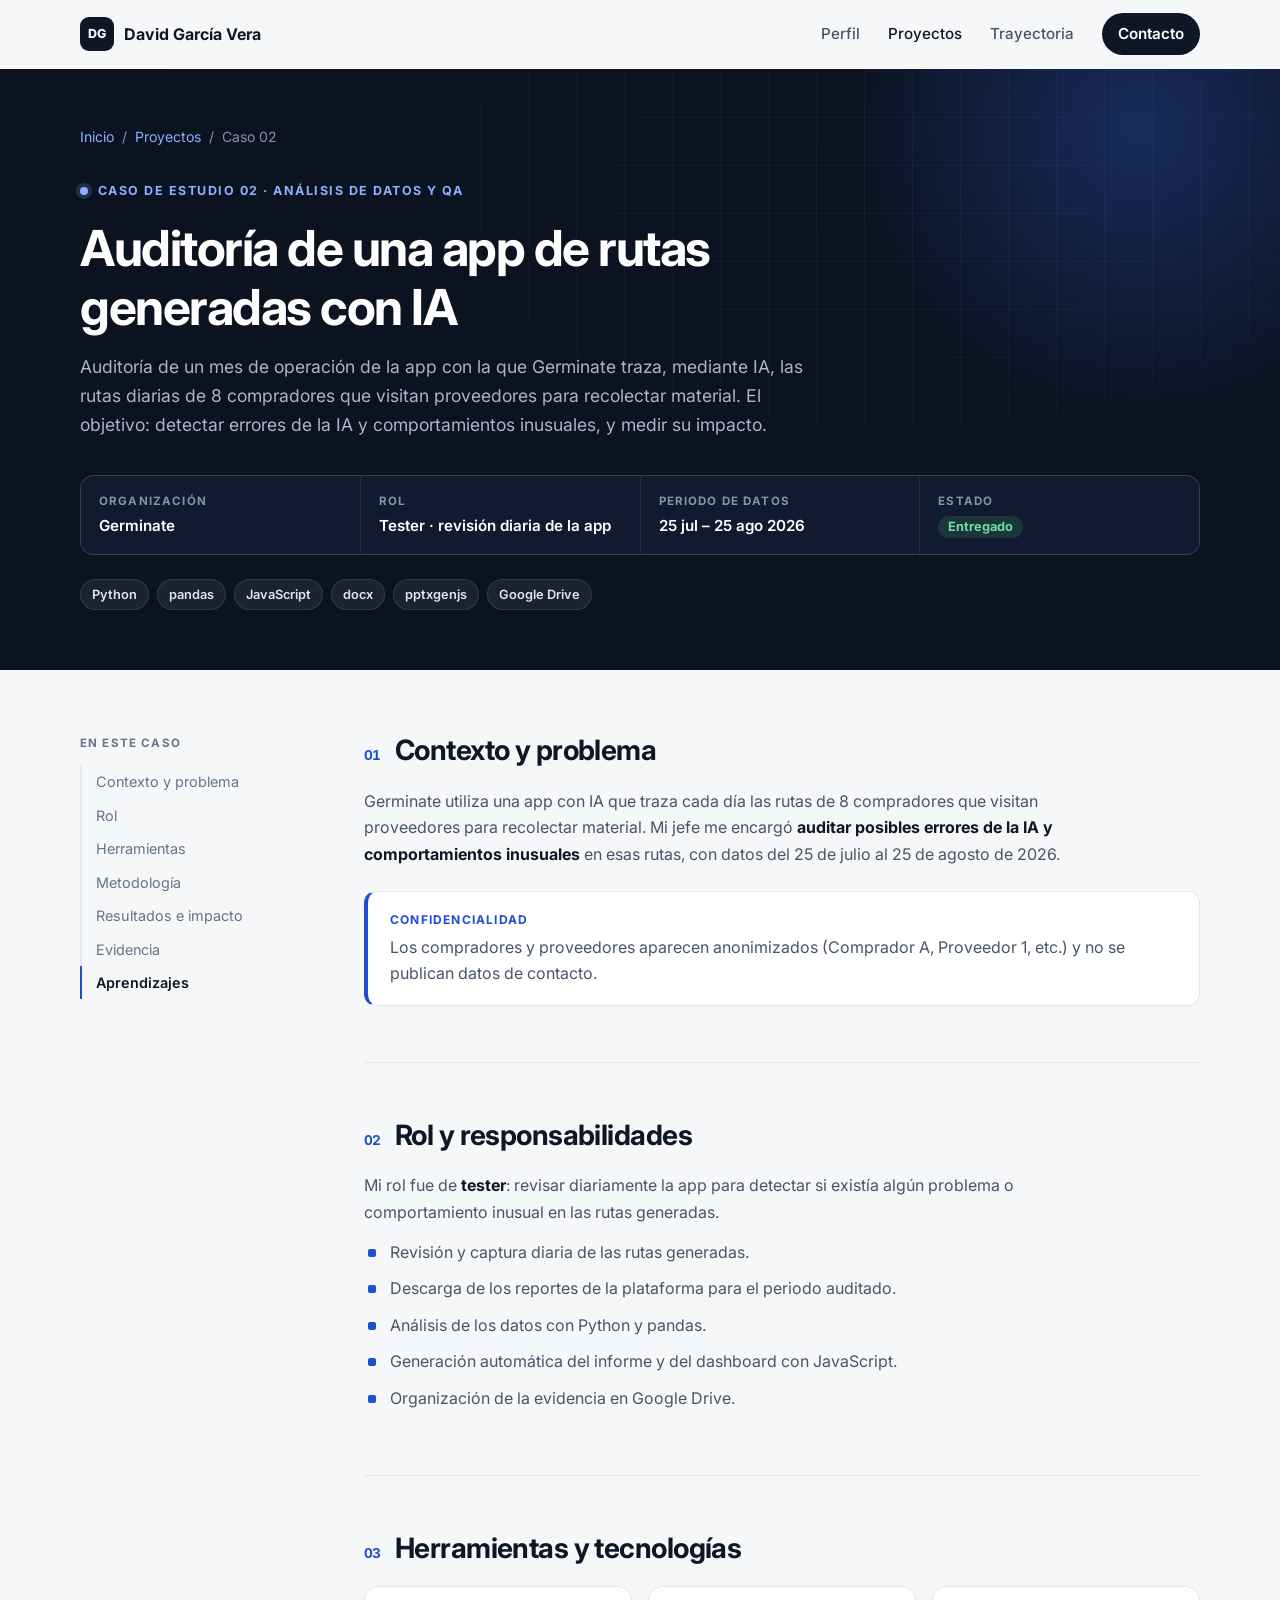
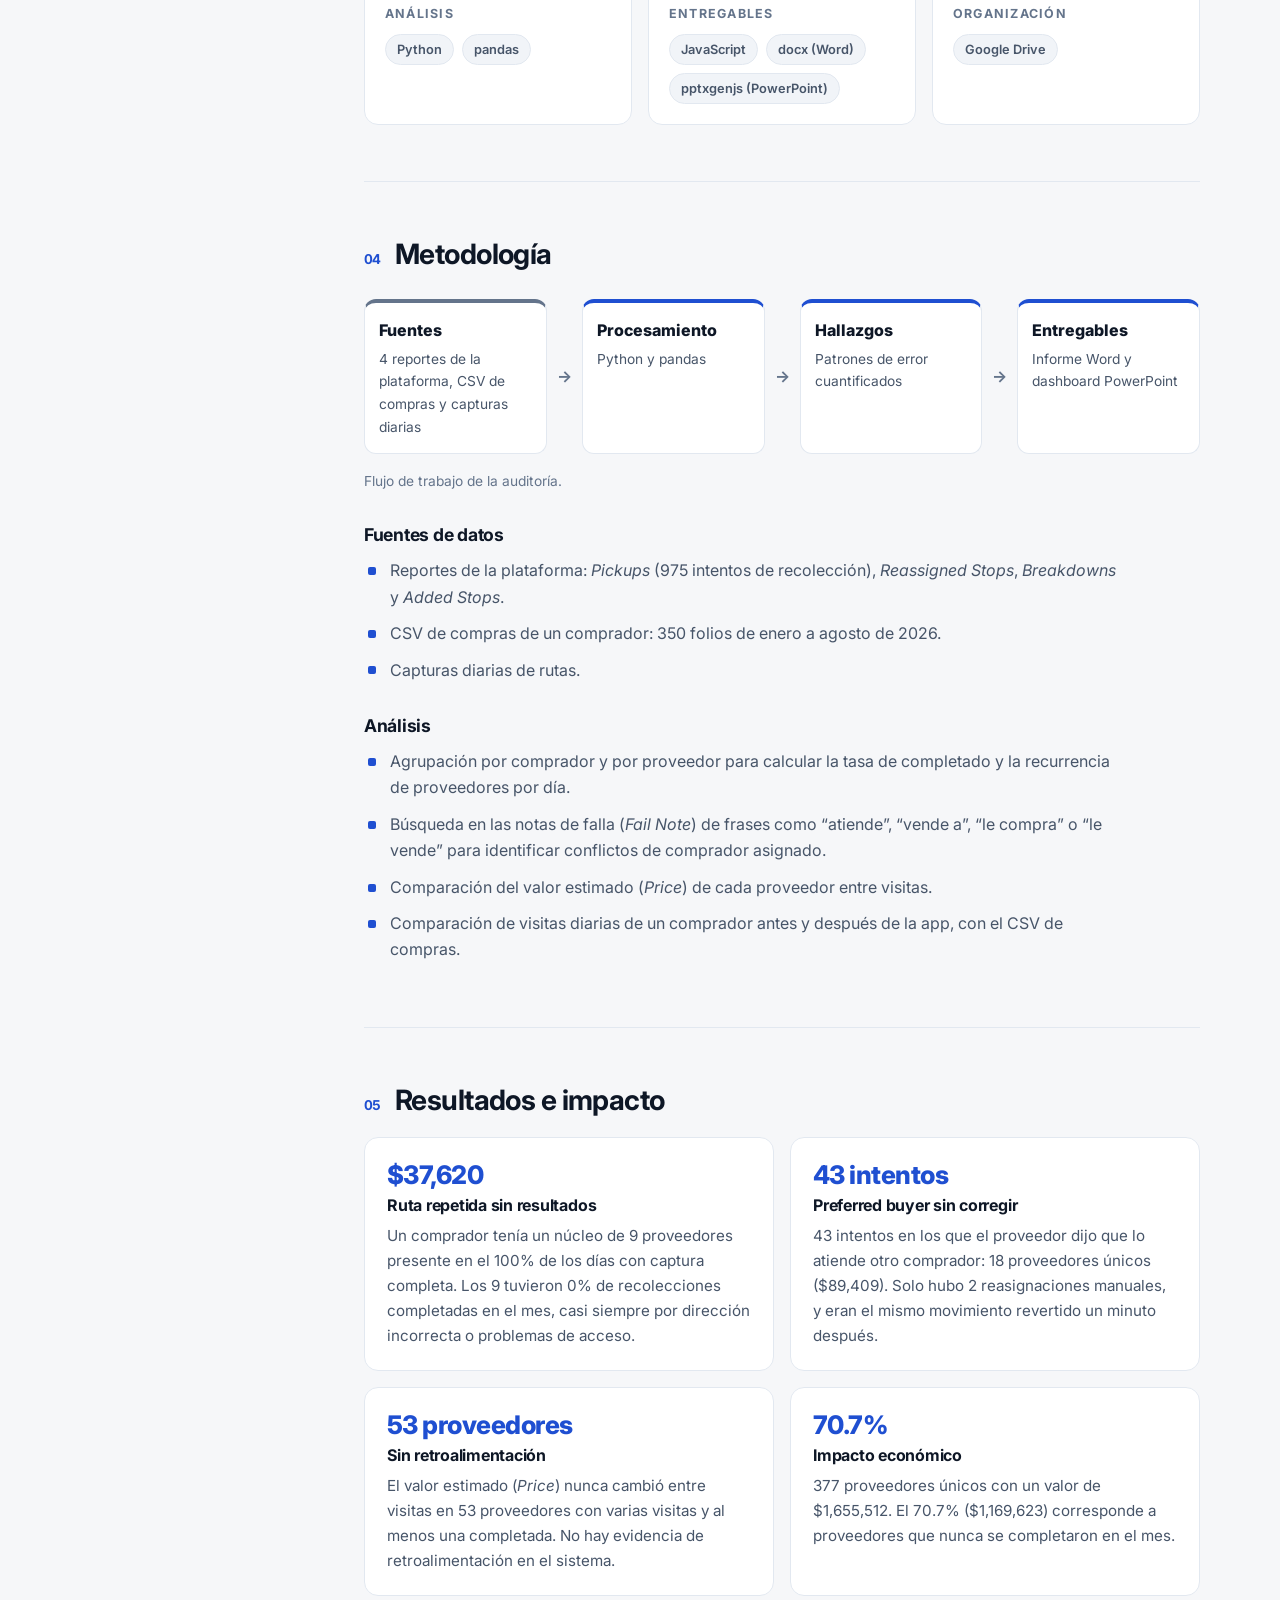
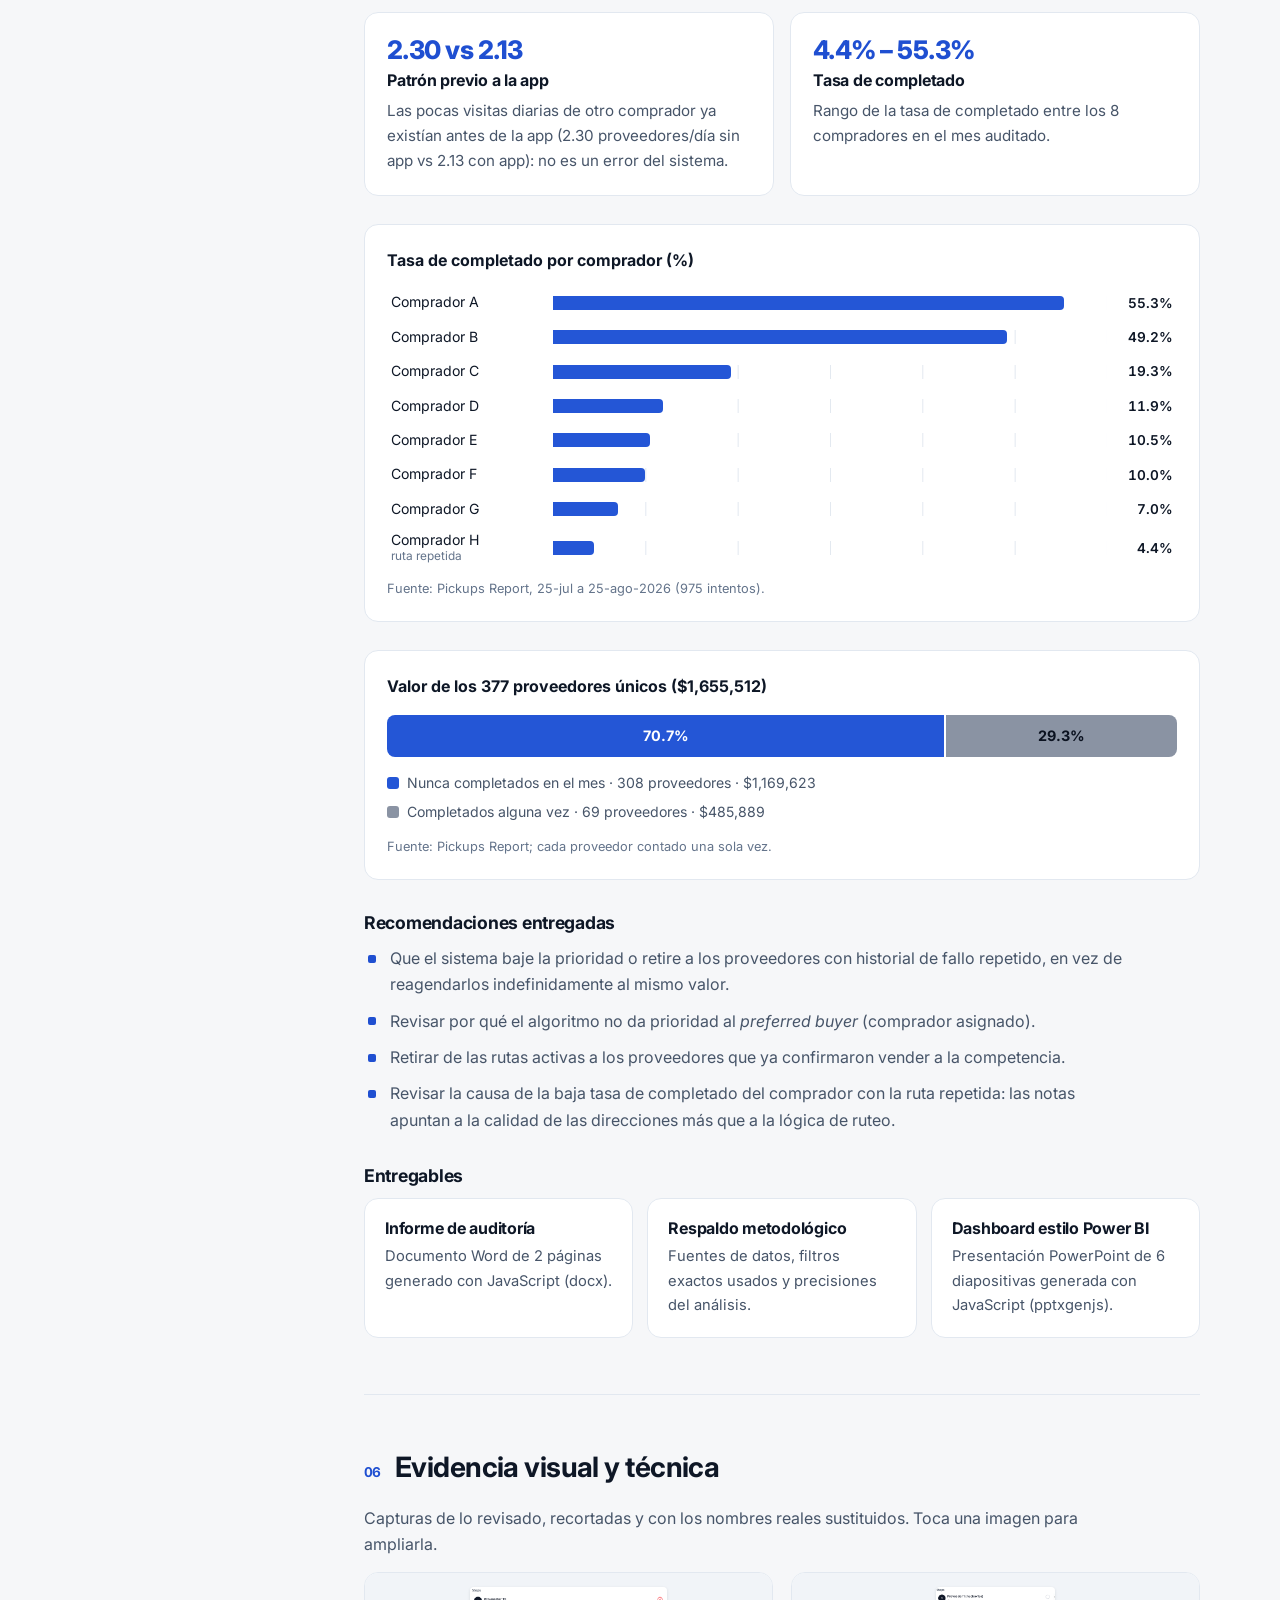
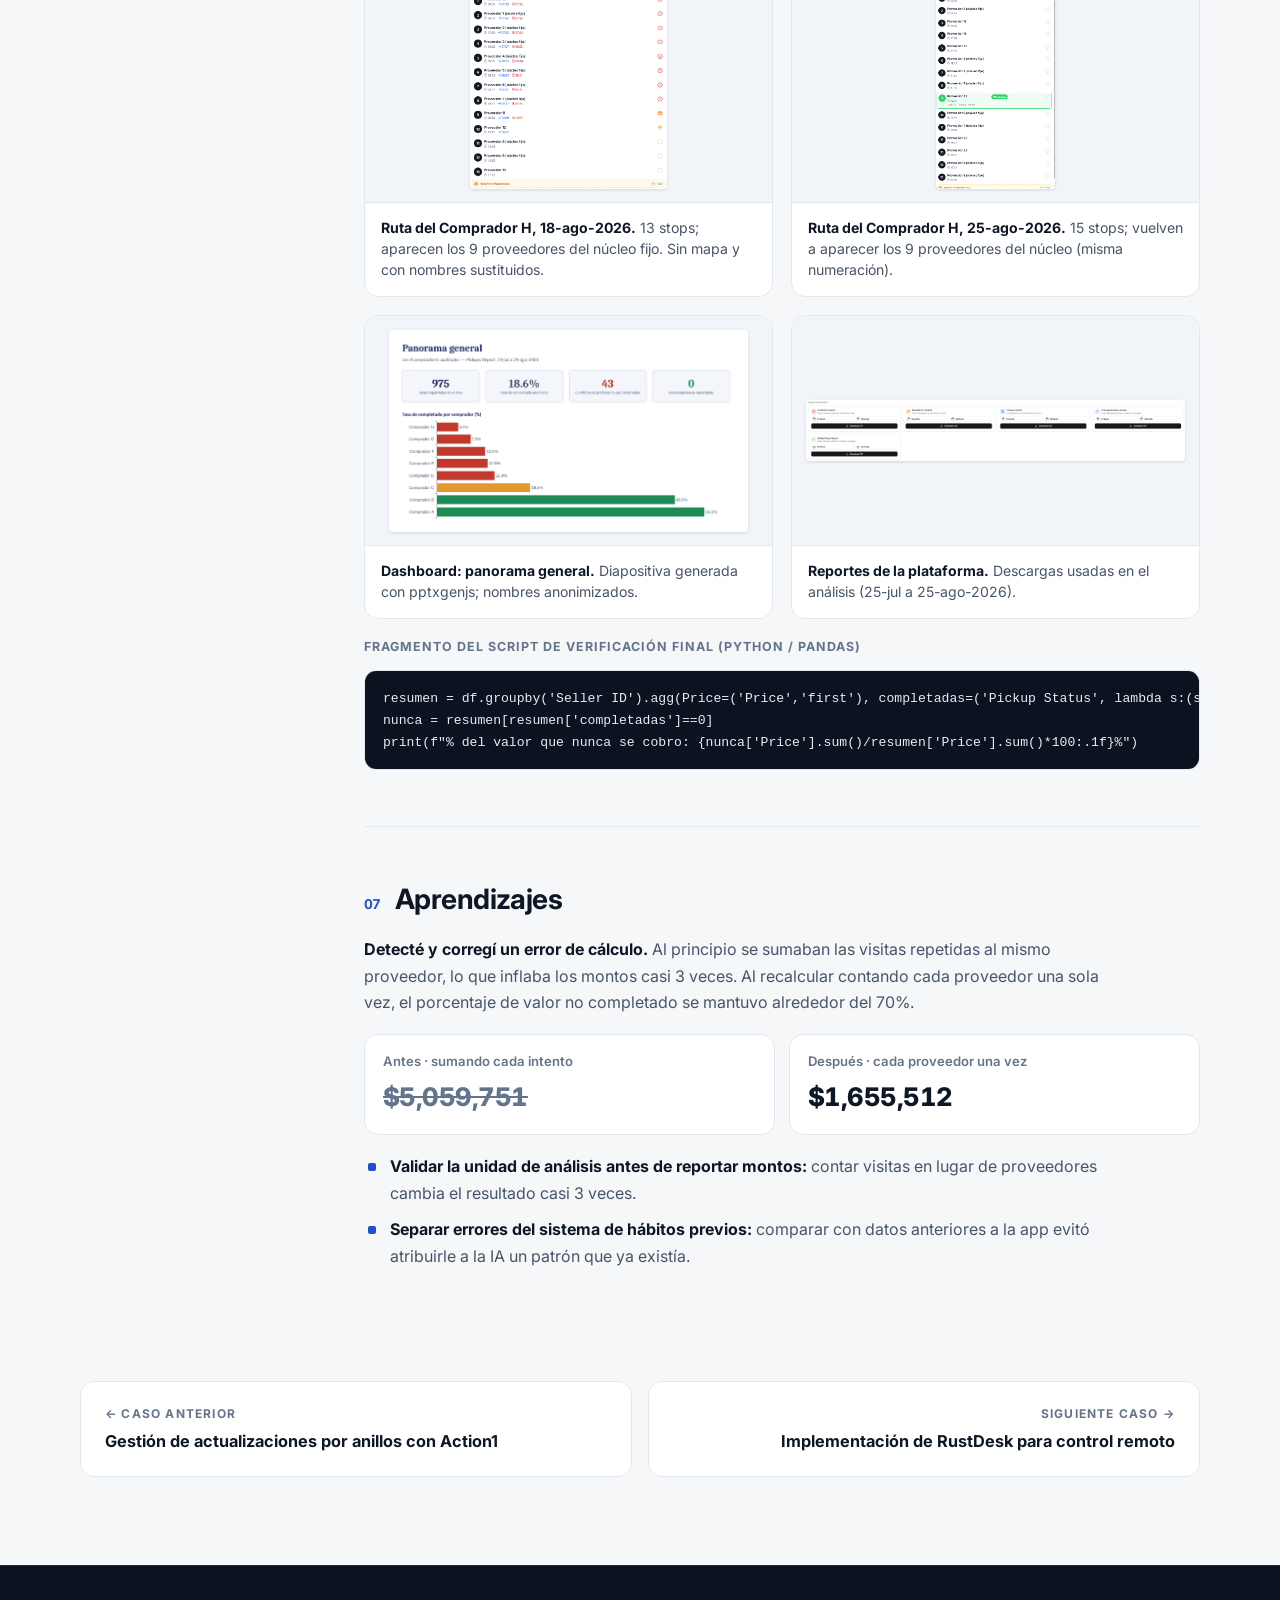
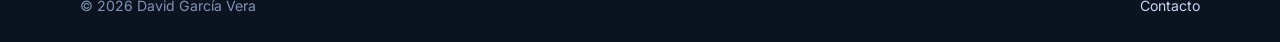
==== proyectos/auditoria-rutas-ia.html @ e3b2072f "Rediseña el portafolio: portada, páginas por caso de estudio y redacción - Portada con propuesta de " ====
<!doctype html>
<html lang="es">
<head>
  <meta charset="utf-8">
  <meta name="viewport" content="width=device-width, initial-scale=1">
  <title>Auditoría de una app de rutas con IA · David García Vera</title>
  <meta name="description" content="Caso de estudio: auditoría con Python y pandas de un mes de rutas generadas con IA para 8 compradores de Germinate, con hallazgos cuantificados, informe y dashboard.">
  <meta name="theme-color" content="#0b1220">
  <link rel="icon" href="../favicon.svg" type="image/svg+xml">
  <link rel="preconnect" href="https://fonts.googleapis.com">
  <link rel="preconnect" href="https://fonts.gstatic.com" crossorigin>
  <link rel="stylesheet" href="https://fonts.googleapis.com/css2?family=Inter:wght@400;500;600;700;800&family=JetBrains+Mono:wght@400;500&display=swap">
  <link rel="stylesheet" href="../styles.css">
</head>
<body>
  <a class="skip-link" href="#contenido">Saltar al contenido</a>

  <header class="site-header">
    <div class="container header-inner">
      <a class="brand" href="../index.html"><span class="brand-mark" aria-hidden="true">DG</span><span class="brand-name">David García Vera</span></a>
      <button class="nav-toggle" aria-expanded="false" aria-controls="nav-menu" aria-label="Abrir menú">
        <span></span><span></span><span></span>
      </button>
      <nav id="nav-menu" class="nav" aria-label="Principal">
        <a href="../index.html#propuesta">Perfil</a>
        <a class="active" href="../index.html#proyectos" aria-current="page">Proyectos</a>
        <a href="../index.html#trayectoria">Trayectoria</a>
        <a class="nav-cta" href="../index.html#contacto">Contacto</a>
      </nav>
    </div>
  </header>

  <main id="contenido">
    <section class="night case-hero">
      <div class="container">
        <nav class="breadcrumb" aria-label="Ruta de navegación"><a href="../index.html">Inicio</a><span aria-hidden="true">/</span><a href="../index.html#proyectos">Proyectos</a><span aria-hidden="true">/</span>Caso 02</nav>
        <p class="eyebrow">Caso de estudio 02 · Análisis de datos y QA</p>
        <h1>Auditoría de una app de rutas generadas con IA</h1>
        <p class="lead">Auditoría de un mes de operación de la app con la que Germinate traza, mediante IA, las rutas diarias de 8 compradores que visitan proveedores para recolectar material. El objetivo: detectar errores de la IA y comportamientos inusuales, y medir su impacto.</p>

        <dl class="facts">
          <div><dt>Organización</dt><dd>Germinate</dd></div>
          <div><dt>Rol</dt><dd>Tester · revisión diaria de la app</dd></div>
          <div><dt>Periodo de datos</dt><dd>25 jul – 25 ago 2026</dd></div>
          <div><dt>Estado</dt><dd><span class="status status-done">Entregado</span></dd></div>
        </dl>
        <ul class="tags"><li>Python</li><li>pandas</li><li>JavaScript</li><li>docx</li><li>pptxgenjs</li><li>Google Drive</li></ul>
      </div>
    </section>

    <div class="container case-layout">
      <nav class="toc" aria-label="Contenido del caso" data-spy>
        <p class="toc-title">En este caso</p>
        <ol>
          <li><a href="#contexto">Contexto y problema</a></li>
          <li><a href="#rol">Rol</a></li>
          <li><a href="#herramientas">Herramientas</a></li>
          <li><a href="#metodologia">Metodología</a></li>
          <li><a href="#resultados">Resultados e impacto</a></li>
          <li><a href="#evidencia">Evidencia</a></li>
          <li><a href="#aprendizajes">Aprendizajes</a></li>
        </ol>
      </nav>

      <article class="case-content">
        <section id="contexto" class="case-section">
          <h2><span class="sec-num">01</span>Contexto y problema</h2>
          <div class="prose">
            <p>Germinate utiliza una app con IA que traza cada día las rutas de 8 compradores que visitan proveedores para recolectar material. Mi jefe me encargó <strong>auditar posibles errores de la IA y comportamientos inusuales</strong> en esas rutas, con datos del 25 de julio al 25 de agosto de 2026.</p>
          </div>
          <div class="callout">
            <p class="callout-label">Confidencialidad</p>
            <p>Los compradores y proveedores aparecen anonimizados (Comprador A, Proveedor 1, etc.) y no se publican datos de contacto.</p>
          </div>
        </section>

        <section id="rol" class="case-section">
          <h2><span class="sec-num">02</span>Rol y responsabilidades</h2>
          <div class="prose">
            <p>Mi rol fue de <strong>tester</strong>: revisar diariamente la app para detectar si existía algún problema o comportamiento inusual en las rutas generadas.</p>
          </div>
          <ul class="bullets">
            <li>Revisión y captura diaria de las rutas generadas.</li>
            <li>Descarga de los reportes de la plataforma para el periodo auditado.</li>
            <li>Análisis de los datos con Python y pandas.</li>
            <li>Generación automática del informe y del dashboard con JavaScript.</li>
            <li>Organización de la evidencia en Google Drive.</li>
          </ul>
        </section>

        <section id="herramientas" class="case-section">
          <h2><span class="sec-num">03</span>Herramientas y tecnologías</h2>
          <div class="tool-groups">
            <div class="tool-group">
              <h3>Análisis</h3>
              <ul class="tags tags-neutral"><li>Python</li><li>pandas</li></ul>
            </div>
            <div class="tool-group">
              <h3>Entregables</h3>
              <ul class="tags tags-neutral"><li>JavaScript</li><li>docx (Word)</li><li>pptxgenjs (PowerPoint)</li></ul>
            </div>
            <div class="tool-group">
              <h3>Organización</h3>
              <ul class="tags tags-neutral"><li>Google Drive</li></ul>
            </div>
          </div>
        </section>

        <section id="metodologia" class="case-section">
          <h2><span class="sec-num">04</span>Metodología</h2>

          <figure class="flow" aria-label="Diagrama del proceso de auditoría">
            <div class="flow-step muted"><p class="flow-name">Fuentes</p><p class="flow-who">4 reportes de la plataforma, CSV de compras y capturas diarias</p></div>
            <span class="flow-arrow" aria-hidden="true"></span>
            <div class="flow-step"><p class="flow-name">Procesamiento</p><p class="flow-who">Python y pandas</p></div>
            <span class="flow-arrow" aria-hidden="true"></span>
            <div class="flow-step"><p class="flow-name">Hallazgos</p><p class="flow-who">Patrones de error cuantificados</p></div>
            <span class="flow-arrow" aria-hidden="true"></span>
            <div class="flow-step"><p class="flow-name">Entregables</p><p class="flow-who">Informe Word y dashboard PowerPoint</p></div>
            <figcaption>Flujo de trabajo de la auditoría.</figcaption>
          </figure>

          <h3>Fuentes de datos</h3>
          <ul class="bullets">
            <li>Reportes de la plataforma: <em>Pickups</em> (975 intentos de recolección), <em>Reassigned Stops</em>, <em>Breakdowns</em> y <em>Added Stops</em>.</li>
            <li>CSV de compras de un comprador: 350 folios de enero a agosto de 2026.</li>
            <li>Capturas diarias de rutas.</li>
          </ul>

          <h3>Análisis</h3>
          <ul class="bullets">
            <li>Agrupación por comprador y por proveedor para calcular la tasa de completado y la recurrencia de proveedores por día.</li>
            <li>Búsqueda en las notas de falla (<em>Fail Note</em>) de frases como “atiende”, “vende a”, “le compra” o “le vende” para identificar conflictos de comprador asignado.</li>
            <li>Comparación del valor estimado (<em>Price</em>) de cada proveedor entre visitas.</li>
            <li>Comparación de visitas diarias de un comprador antes y después de la app, con el CSV de compras.</li>
          </ul>
        </section>

        <section id="resultados" class="case-section">
          <h2><span class="sec-num">05</span>Resultados e impacto</h2>
          <div class="findings">
            <div class="finding">
              <p class="finding-num">$37,620</p>
              <h3>Ruta repetida sin resultados</h3>
              <p>Un comprador tenía un núcleo de 9 proveedores presente en el 100% de los días con captura completa. Los 9 tuvieron 0% de recolecciones completadas en el mes, casi siempre por dirección incorrecta o problemas de acceso.</p>
            </div>
            <div class="finding">
              <p class="finding-num">43 intentos</p>
              <h3>Preferred buyer sin corregir</h3>
              <p>43 intentos en los que el proveedor dijo que lo atiende otro comprador: 18 proveedores únicos ($89,409). Solo hubo 2 reasignaciones manuales, y eran el mismo movimiento revertido un minuto después.</p>
            </div>
            <div class="finding">
              <p class="finding-num">53 proveedores</p>
              <h3>Sin retroalimentación</h3>
              <p>El valor estimado (<em>Price</em>) nunca cambió entre visitas en 53 proveedores con varias visitas y al menos una completada. No hay evidencia de retroalimentación en el sistema.</p>
            </div>
            <div class="finding">
              <p class="finding-num">70.7%</p>
              <h3>Impacto económico</h3>
              <p>377 proveedores únicos con un valor de $1,655,512. El 70.7% ($1,169,623) corresponde a proveedores que nunca se completaron en el mes.</p>
            </div>
            <div class="finding">
              <p class="finding-num">2.30 vs 2.13</p>
              <h3>Patrón previo a la app</h3>
              <p>Las pocas visitas diarias de otro comprador ya existían antes de la app (2.30 proveedores/día sin app vs 2.13 con app): no es un error del sistema.</p>
            </div>
            <div class="finding">
              <p class="finding-num">4.4% – 55.3%</p>
              <h3>Tasa de completado</h3>
              <p>Rango de la tasa de completado entre los 8 compradores en el mes auditado.</p>
            </div>
          </div>

          <figure class="chart">
            <figcaption class="chart-title">Tasa de completado por comprador (%)</figcaption>
            <div class="bars" role="list">
              <div class="bar-row" role="listitem" data-tip="Comprador A: 55.3%"><span class="bar-label">Comprador A</span><span class="bar-track"><span class="bar" style="--v:55.3"></span></span><span class="bar-value">55.3%</span></div>
              <div class="bar-row" role="listitem" data-tip="Comprador B: 49.2%"><span class="bar-label">Comprador B</span><span class="bar-track"><span class="bar" style="--v:49.2"></span></span><span class="bar-value">49.2%</span></div>
              <div class="bar-row" role="listitem" data-tip="Comprador C: 19.3%"><span class="bar-label">Comprador C</span><span class="bar-track"><span class="bar" style="--v:19.3"></span></span><span class="bar-value">19.3%</span></div>
              <div class="bar-row" role="listitem" data-tip="Comprador D: 11.9%"><span class="bar-label">Comprador D</span><span class="bar-track"><span class="bar" style="--v:11.9"></span></span><span class="bar-value">11.9%</span></div>
              <div class="bar-row" role="listitem" data-tip="Comprador E: 10.5%"><span class="bar-label">Comprador E</span><span class="bar-track"><span class="bar" style="--v:10.5"></span></span><span class="bar-value">10.5%</span></div>
              <div class="bar-row" role="listitem" data-tip="Comprador F: 10.0%"><span class="bar-label">Comprador F</span><span class="bar-track"><span class="bar" style="--v:10.0"></span></span><span class="bar-value">10.0%</span></div>
              <div class="bar-row" role="listitem" data-tip="Comprador G: 7.0%"><span class="bar-label">Comprador G</span><span class="bar-track"><span class="bar" style="--v:7.0"></span></span><span class="bar-value">7.0%</span></div>
              <div class="bar-row" role="listitem" data-tip="Comprador H (ruta repetida): 4.4%"><span class="bar-label">Comprador H <small>ruta repetida</small></span><span class="bar-track"><span class="bar" style="--v:4.4"></span></span><span class="bar-value">4.4%</span></div>
            </div>
            <p class="chart-source">Fuente: Pickups Report, 25-jul a 25-ago-2026 (975 intentos).</p>
          </figure>

          <figure class="chart">
            <figcaption class="chart-title">Valor de los 377 proveedores únicos ($1,655,512)</figcaption>
            <div class="stack" role="img" aria-label="70.7% del valor ($1,169,623) en proveedores nunca completados; 29.3% ($485,889) en proveedores completados alguna vez">
              <span class="stack-seg seg-main" style="flex-basis:70.7%" data-tip="Nunca completados: $1,169,623 (70.7%)">70.7%</span>
              <span class="stack-seg seg-alt" style="flex-basis:29.3%" data-tip="Completados alguna vez: $485,889 (29.3%)">29.3%</span>
            </div>
            <ul class="legend">
              <li><span class="swatch seg-main"></span>Nunca completados en el mes · 308 proveedores · $1,169,623</li>
              <li><span class="swatch seg-alt"></span>Completados alguna vez · 69 proveedores · $485,889</li>
            </ul>
            <p class="chart-source">Fuente: Pickups Report; cada proveedor contado una sola vez.</p>
          </figure>

          <h3>Recomendaciones entregadas</h3>
          <ul class="bullets">
            <li>Que el sistema baje la prioridad o retire a los proveedores con historial de fallo repetido, en vez de reagendarlos indefinidamente al mismo valor.</li>
            <li>Revisar por qué el algoritmo no da prioridad al <em>preferred buyer</em> (comprador asignado).</li>
            <li>Retirar de las rutas activas a los proveedores que ya confirmaron vender a la competencia.</li>
            <li>Revisar la causa de la baja tasa de completado del comprador con la ruta repetida: las notas apuntan a la calidad de las direcciones más que a la lógica de ruteo.</li>
          </ul>

          <h3>Entregables</h3>
          <div class="deliverables">
            <div class="deliverable"><h3>Informe de auditoría</h3><p>Documento Word de 2 páginas generado con JavaScript (docx).</p></div>
            <div class="deliverable"><h3>Respaldo metodológico</h3><p>Fuentes de datos, filtros exactos usados y precisiones del análisis.</p></div>
            <div class="deliverable"><h3>Dashboard estilo Power BI</h3><p>Presentación PowerPoint de 6 diapositivas generada con JavaScript (pptxgenjs).</p></div>
          </div>
        </section>

        <section id="evidencia" class="case-section">
          <h2><span class="sec-num">06</span>Evidencia visual y técnica</h2>
          <div class="prose">
            <p>Capturas de lo revisado, recortadas y con los nombres reales sustituidos. Toca una imagen para ampliarla.</p>
          </div>
          <div class="gallery">
            <figure>
              <button class="zoom" type="button"><img src="../assets/rutas/ruta-18-ago-anonimizada.png" width="620" height="635" loading="lazy" alt="Lista de stops de la ruta del Comprador H del 18 de agosto de 2026, con los proveedores anonimizados; los 9 proveedores del núcleo fijo aparecen en la ruta"></button>
              <figcaption><strong>Ruta del Comprador H, 18-ago-2026.</strong> 13 stops; aparecen los 9 proveedores del núcleo fijo. Sin mapa y con nombres sustituidos.</figcaption>
            </figure>
            <figure>
              <button class="zoom" type="button"><img src="../assets/rutas/ruta-25-ago-anonimizada.png" width="425" height="725" loading="lazy" alt="Lista de stops de la ruta del Comprador H del 25 de agosto de 2026, con los proveedores anonimizados; vuelven a aparecer los 9 proveedores del núcleo fijo"></button>
              <figcaption><strong>Ruta del Comprador H, 25-ago-2026.</strong> 15 stops; vuelven a aparecer los 9 proveedores del núcleo (misma numeración).</figcaption>
            </figure>
            <figure>
              <button class="zoom" type="button"><img src="../assets/rutas/dashboard-panorama.png" width="1467" height="825" loading="lazy" alt="Diapositiva Panorama general del dashboard: 975 stops, 18.6% de tasa de completado promedio, 43 conflictos de preferred buyer, 0 descomposturas y tasa de completado por comprador"></button>
              <figcaption><strong>Dashboard: panorama general.</strong> Diapositiva generada con pptxgenjs; nombres anonimizados.</figcaption>
            </figure>
            <figure>
              <button class="zoom" type="button"><img src="../assets/rutas/reportes-plataforma.png" width="1885" height="305" loading="lazy" alt="Pantalla Report Downloads de la plataforma con los reportes Accidents, Breakdowns, Pickups, Reassigned Stops y Added Stops, rango 25-jul-26 a 25-ago-26"></button>
              <figcaption><strong>Reportes de la plataforma.</strong> Descargas usadas en el análisis (25-jul a 25-ago-2026).</figcaption>
            </figure>
          </div>
          <p class="code-label">Fragmento del script de verificación final (Python / pandas)</p>
<pre class="code"><code>resumen = df.groupby('Seller ID').agg(Price=('Price','first'), completadas=('Pickup Status', lambda s:(s=='completed').sum()))
nunca = resumen[resumen['completadas']==0]
print(f"% del valor que nunca se cobro: {nunca['Price'].sum()/resumen['Price'].sum()*100:.1f}%")</code></pre>
        </section>

        <section id="aprendizajes" class="case-section">
          <h2><span class="sec-num">07</span>Aprendizajes</h2>
          <div class="prose">
            <p><strong>Detecté y corregí un error de cálculo.</strong> Al principio se sumaban las visitas repetidas al mismo proveedor, lo que inflaba los montos casi 3 veces. Al recalcular contando cada proveedor una sola vez, el porcentaje de valor no completado se mantuvo alrededor del 70%.</p>
          </div>
          <div class="compare">
            <div><p class="compare-label">Antes · sumando cada intento</p><p class="compare-num strike">$5,059,751</p></div>
            <div><p class="compare-label">Después · cada proveedor una vez</p><p class="compare-num">$1,655,512</p></div>
          </div>
          <ul class="bullets">
            <li><strong>Validar la unidad de análisis antes de reportar montos:</strong> contar visitas en lugar de proveedores cambia el resultado casi 3 veces.</li>
            <li><strong>Separar errores del sistema de hábitos previos:</strong> comparar con datos anteriores a la app evitó atribuirle a la IA un patrón que ya existía.</li>
          </ul>
        </section>
      </article>
    </div>

    <nav class="container pager" aria-label="Otros casos">
      <a class="prev" href="gestion-actualizaciones-action1.html"><small>← Caso anterior</small><strong>Gestión de actualizaciones por anillos con Action1</strong></a>
      <a class="next" href="rustdesk-control-remoto.html"><small>Siguiente caso →</small><strong>Implementación de RustDesk para control remoto</strong></a>
    </nav>
  </main>

  <footer class="site-footer">
    <div class="container footer-inner">
      <p>© 2026 David García Vera</p>
      <p><a href="../index.html#contacto">Contacto</a></p>
    </div>
  </footer>

  <a class="to-top" href="#contenido" aria-label="Volver arriba">↑</a>

  <dialog class="lightbox" aria-label="Imagen ampliada">
    <button class="lightbox-close" type="button" aria-label="Cerrar">×</button>
    <img alt="">
    <p class="lightbox-caption"></p>
  </dialog>

  <script src="../script.js"></script>
</body>
</html>
---- styles.css ----
/* =========================================================
   Portafolio — David García Vera
   ========================================================= */

:root {
  --bg: #f6f7f9;
  --surface: #ffffff;
  --surface-2: #f1f4f8;
  --ink: #0e1726;
  --ink-2: #475569;
  --ink-3: #64748b;
  --line: #e2e8f0;
  --accent: #1f4fd1;
  --accent-soft: #e8eefc;
  --ok: #15803d;
  --ok-soft: #e7f5ec;
  --warn: #b45309;
  --warn-soft: #fdf3e4;
  --chart-main: #2456d6;
  --chart-muted: #8a93a3;

  --night: #0b1220;
  --night-2: #111a2e;
  --night-line: rgba(255, 255, 255, .1);
  --night-ink: #e7ecf5;
  --night-ink-2: #a9b6cc;
  --night-accent: #8fb0ff;

  --radius: 16px;
  --shadow: 0 1px 2px rgba(15, 23, 42, .05), 0 6px 20px rgba(15, 23, 42, .06);
  --shadow-lg: 0 2px 4px rgba(15, 23, 42, .04), 0 18px 40px rgba(15, 23, 42, .10);
  --max: 1160px;
  --font: "Inter", system-ui, -apple-system, "Segoe UI", Roboto, "Helvetica Neue", Arial, sans-serif;
  --mono: "JetBrains Mono", ui-monospace, SFMono-Regular, Menlo, Consolas, monospace;
}

@media (prefers-color-scheme: dark) {
  :root {
    --bg: #0a0e16;
    --surface: #111827;
    --surface-2: #0f1520;
    --ink: #e6ebf3;
    --ink-2: #a3adbd;
    --ink-3: #8592a6;
    --line: #232c3b;
    --accent: #7aa2ff;
    --accent-soft: #18233d;
    --ok: #4fc483;
    --ok-soft: #12261b;
    --warn: #f0b04a;
    --warn-soft: #2a2112;
    --chart-main: #6a8ff5;
    --chart-muted: #6f7888;
    --night: #070b14;
    --night-2: #0d1424;
    --shadow: 0 1px 2px rgba(0, 0, 0, .3), 0 6px 20px rgba(0, 0, 0, .25);
    --shadow-lg: 0 2px 4px rgba(0, 0, 0, .3), 0 18px 40px rgba(0, 0, 0, .35);
  }
}

*, *::before, *::after { box-sizing: border-box; }

html { scroll-behavior: smooth; scroll-padding-top: 88px; -webkit-text-size-adjust: 100%; }

body {
  margin: 0;
  background: var(--bg);
  color: var(--ink);
  font-family: var(--font);
  font-size: 16px;
  line-height: 1.65;
  -webkit-font-smoothing: antialiased;
  text-rendering: optimizeLegibility;
}

img { max-width: 100%; height: auto; }
a { color: var(--accent); text-underline-offset: 3px; }
a:hover { text-decoration-thickness: 2px; }
:focus-visible { outline: 2px solid var(--accent); outline-offset: 3px; border-radius: 4px; }
h1, h2, h3, h4 { line-height: 1.2; letter-spacing: -.015em; }

.container { max-width: var(--max); margin: 0 auto; padding: 0 20px; }

.skip-link {
  position: absolute; left: -999px; top: 8px; z-index: 100;
  background: var(--accent); color: #fff; padding: 8px 12px; border-radius: 8px;
}
.skip-link:focus { left: 8px; }

/* ---------- Header ---------- */
.site-header {
  position: sticky; top: 0; z-index: 60;
  background: color-mix(in srgb, var(--bg) 86%, transparent);
  backdrop-filter: saturate(1.4) blur(10px);
  -webkit-backdrop-filter: saturate(1.4) blur(10px);
  border-bottom: 1px solid transparent;
  transition: border-color .2s ease;
}
.site-header.scrolled { border-bottom-color: var(--line); }
.header-inner { display: flex; align-items: center; justify-content: space-between; height: 68px; }

.brand { display: flex; align-items: center; gap: 10px; color: var(--ink); text-decoration: none; font-weight: 700; }
.brand-mark {
  width: 34px; height: 34px; border-radius: 9px; display: grid; place-items: center;
  background: var(--ink); color: var(--bg); font-size: .78rem; font-weight: 800; letter-spacing: .03em;
}

.nav { display: flex; align-items: center; gap: 28px; }
.nav a { color: var(--ink-2); text-decoration: none; font-weight: 500; font-size: .95rem; }
.nav a:hover, .nav a.active { color: var(--ink); }
.nav .nav-cta {
  color: var(--surface); background: var(--ink); padding: 8px 16px; border-radius: 999px; font-weight: 600;
}
.nav .nav-cta:hover { color: var(--surface); opacity: .9; }

.nav-toggle { display: none; background: none; border: 0; padding: 8px; cursor: pointer; }
.nav-toggle span { display: block; width: 22px; height: 2px; margin: 5px 0; background: var(--ink); border-radius: 2px; }

@media (max-width: 760px) {
  .nav-toggle { display: block; }
  .nav {
    display: none; position: absolute; top: 68px; left: 0; right: 0;
    flex-direction: column; align-items: stretch; gap: 0;
    background: var(--surface); border-bottom: 1px solid var(--line); box-shadow: var(--shadow);
  }
  .nav.open { display: flex; }
  .nav a { padding: 14px 20px; border-top: 1px solid var(--line); }
  .nav .nav-cta { border-radius: 0; background: none; color: var(--accent); }
  .brand-name { font-size: .95rem; }
}

/* ---------- Buttons ---------- */
.btn {
  display: inline-flex; align-items: center; gap: 8px;
  padding: 12px 22px; border-radius: 10px; font-weight: 600; font-size: .95rem;
  text-decoration: none; border: 1px solid transparent; transition: transform .15s ease, opacity .15s ease;
}
.btn:hover { transform: translateY(-1px); }
.btn-primary { background: #3b6cf6; color: #fff; }
.btn-light { background: #fff; color: #0b1220; }
.btn-ghost-dark { border-color: rgba(255, 255, 255, .22); color: #fff; }
.btn-ghost-dark:hover { background: rgba(255, 255, 255, .06); }

/* ---------- Dark bands (hero, case hero, contact) ---------- */
.night {
  position: relative; overflow: hidden;
  background: var(--night); color: var(--night-ink);
}
.night::before {
  content: ""; position: absolute; inset: 0; pointer-events: none;
  background-image:
    linear-gradient(rgba(255, 255, 255, .045) 1px, transparent 1px),
    linear-gradient(90deg, rgba(255, 255, 255, .045) 1px, transparent 1px);
  background-size: 48px 48px;
  -webkit-mask-image: radial-gradient(ellipse at 70% 20%, #000 0%, transparent 70%);
  mask-image: radial-gradient(ellipse at 70% 20%, #000 0%, transparent 70%);
}
.night::after {
  content: ""; position: absolute; width: 640px; height: 640px; right: -180px; top: -260px; pointer-events: none;
  background: radial-gradient(circle, rgba(59, 108, 246, .28), transparent 65%);
}
.night > * { position: relative; z-index: 1; }
.night a:not(.btn) { color: var(--night-accent); }

.eyebrow {
  display: inline-flex; align-items: center; gap: 10px; margin: 0;
  font-size: .78rem; font-weight: 700; letter-spacing: .12em; text-transform: uppercase; color: var(--night-accent);
}
.eyebrow::before { content: ""; width: 8px; height: 8px; border-radius: 50%; background: currentColor; box-shadow: 0 0 0 4px rgba(143, 176, 255, .18); }

/* ---------- Hero ---------- */
.hero { padding: 96px 0 140px; }
.hero-grid { display: grid; grid-template-columns: minmax(0, 1.4fr) minmax(0, .9fr); gap: 56px; align-items: center; }
.hero h1 { font-size: clamp(2.5rem, 6vw, 4rem); line-height: 1.04; letter-spacing: -.03em; margin: 18px 0 12px; color: #fff; }
.hero-role { margin: 0 0 22px; font-size: clamp(1.05rem, 2vw, 1.25rem); font-weight: 600; color: #c9d6f0; }
.hero-lead { margin: 0 0 32px; max-width: 60ch; font-size: 1.08rem; color: var(--night-ink-2); }
.hero-actions { display: flex; flex-wrap: wrap; gap: 12px; }

.id-card {
  background: rgba(255, 255, 255, .04); border: 1px solid var(--night-line); border-radius: 20px;
  padding: 8px 24px; backdrop-filter: blur(4px);
}
.id-card dl { margin: 0; }
.id-card div { padding: 16px 0; border-bottom: 1px solid var(--night-line); }
.id-card div:last-child { border-bottom: 0; }
.id-card dt { font-size: .72rem; font-weight: 700; letter-spacing: .1em; text-transform: uppercase; color: #8193b3; }
.id-card dd { margin: 4px 0 0; font-weight: 600; color: #fff; }

@media (max-width: 900px) {
  .hero { padding: 64px 0 120px; }
  .hero-grid { grid-template-columns: 1fr; gap: 36px; }
}

/* ---------- Stats strip ---------- */
.stats { margin-top: -64px; position: relative; z-index: 2; }
.stats-grid {
  display: grid; grid-template-columns: repeat(4, 1fr);
  background: var(--surface); border: 1px solid var(--line); border-radius: 18px; box-shadow: var(--shadow-lg);
}
.stat { padding: 26px 24px; border-left: 1px solid var(--line); }
.stat:first-child { border-left: 0; }
.stat-num { margin: 0; font-size: clamp(1.6rem, 3vw, 2.1rem); font-weight: 800; letter-spacing: -.02em; color: var(--ink); font-variant-numeric: tabular-nums; }
.stat-label { margin: 4px 0 0; font-size: .9rem; color: var(--ink-2); line-height: 1.45; }
@media (max-width: 900px) {
  .stats-grid { grid-template-columns: repeat(2, 1fr); }
  .stat:nth-child(3) { border-left: 0; }
  .stat:nth-child(n+3) { border-top: 1px solid var(--line); }
}
@media (max-width: 480px) {
  .stats-grid { grid-template-columns: 1fr; }
  .stat { border-left: 0; }
  .stat:nth-child(n+2) { border-top: 1px solid var(--line); }
}

/* ---------- Sections ---------- */
.section { padding: 96px 0; }
.section-alt { background: var(--surface); border-top: 1px solid var(--line); border-bottom: 1px solid var(--line); }
.section-head { max-width: 720px; margin-bottom: 44px; }
.kicker { margin: 0; font-size: .78rem; font-weight: 700; letter-spacing: .12em; text-transform: uppercase; color: var(--accent); }
.section-title { margin: 10px 0 14px; font-size: clamp(1.8rem, 3.4vw, 2.5rem); letter-spacing: -.025em; }
.section-lead { margin: 0; font-size: 1.08rem; color: var(--ink-2); }
@media (max-width: 760px) { .section { padding: 72px 0; } }

/* ---------- Pillars ---------- */
.pillars { display: grid; gap: 20px; grid-template-columns: repeat(3, 1fr); }
.pillar {
  display: flex; flex-direction: column; gap: 12px;
  background: var(--surface); border: 1px solid var(--line); border-radius: var(--radius); padding: 28px;
}
.section-alt .pillar { background: var(--bg); }
.pillar-icon {
  width: 44px; height: 44px; border-radius: 12px; display: grid; place-items: center;
  background: var(--accent-soft); color: var(--accent);
}
.pillar-icon svg { width: 22px; height: 22px; }
.pillar h3 { margin: 4px 0 0; font-size: 1.15rem; }
.pillar p { margin: 0; color: var(--ink-2); }
.pillar-link { margin-top: auto; padding-top: 8px; font-weight: 600; font-size: .92rem; text-decoration: none; }
@media (max-width: 900px) { .pillars { grid-template-columns: 1fr; } }

/* ---------- Case cards (home) ---------- */
.case-list { display: grid; gap: 22px; }
.case-card {
  display: grid; grid-template-columns: minmax(0, 1fr) 280px; gap: 36px;
  background: var(--surface); border: 1px solid var(--line); border-radius: 20px; padding: 34px;
  color: inherit; text-decoration: none; box-shadow: var(--shadow);
  transition: transform .18s ease, border-color .18s ease, box-shadow .18s ease;
}
.case-card:hover { transform: translateY(-3px); border-color: color-mix(in srgb, var(--accent) 45%, var(--line)); box-shadow: var(--shadow-lg); }
.case-index { margin: 0; display: flex; flex-wrap: wrap; gap: 10px; align-items: center; font-size: .8rem; font-weight: 700; letter-spacing: .08em; text-transform: uppercase; color: var(--ink-3); }
.case-index .num { color: var(--accent); }
.case-card h3 { margin: 12px 0 10px; font-size: clamp(1.3rem, 2.4vw, 1.6rem); letter-spacing: -.02em; }
.case-summary { margin: 0 0 18px; color: var(--ink-2); max-width: 64ch; }
.case-meta { display: flex; flex-wrap: wrap; gap: 8px 28px; margin: 0 0 18px; }
.case-meta dt { font-size: .72rem; font-weight: 700; letter-spacing: .1em; text-transform: uppercase; color: var(--ink-3); }
.case-meta dd { margin: 2px 0 0; font-weight: 600; font-size: .93rem; }
.case-aside {
  display: flex; flex-direction: column; justify-content: space-between; gap: 18px;
  background: var(--surface-2); border: 1px solid var(--line); border-radius: 14px; padding: 24px;
}
.case-metric { margin: 0; font-size: 2.4rem; font-weight: 800; letter-spacing: -.03em; color: var(--accent); line-height: 1.05; }
.case-metric-label { margin: 6px 0 0; color: var(--ink-2); font-size: .92rem; line-height: 1.45; }
.case-link { font-weight: 700; color: var(--ink); display: inline-flex; gap: 6px; align-items: center; }
.case-card:hover .case-link { color: var(--accent); }
@media (max-width: 860px) {
  .case-card { grid-template-columns: 1fr; gap: 24px; padding: 26px; }
}

/* ---------- Tags ---------- */
.tags { list-style: none; padding: 0; margin: 0; display: flex; flex-wrap: wrap; gap: 8px; }
.tags li {
  padding: 4px 11px; border-radius: 999px; font-size: .8rem; font-weight: 600;
  background: var(--accent-soft); color: var(--accent);
}
.tags-neutral li { background: var(--surface-2); color: var(--ink); border: 1px solid var(--line); }
.night .tags li { background: rgba(255, 255, 255, .07); color: #dbe5f5; border: 1px solid var(--night-line); }

/* ---------- Trayectoria ---------- */
.career { display: grid; grid-template-columns: minmax(0, 1fr) minmax(0, 1fr); gap: 28px; }
.panel { background: var(--surface); border: 1px solid var(--line); border-radius: var(--radius); padding: 30px; }
.section-alt .panel { background: var(--bg); }
.panel h3 { margin: 0 0 18px; font-size: 1.1rem; }
.panel + .panel { margin-top: 0; }
.stack-col { display: grid; gap: 28px; align-content: start; }

.timeline { list-style: none; margin: 0; padding: 0; }
.timeline > li { position: relative; padding: 0 0 4px 26px; }
.timeline > li::before {
  content: ""; position: absolute; left: 0; top: 7px; width: 11px; height: 11px; border-radius: 50%;
  background: var(--surface); border: 3px solid var(--accent);
}
.timeline > li::after { content: ""; position: absolute; left: 4px; top: 22px; bottom: -6px; width: 3px; background: var(--line); border-radius: 2px; }
.timeline > li:last-child::after { display: none; }
.tl-title { margin: 0; font-weight: 700; }
.tl-meta { margin: 2px 0 10px; color: var(--ink-3); font-size: .9rem; }
.tl-list { margin: 0; padding-left: 18px; color: var(--ink-2); font-size: .95rem; }
.tl-list li { margin: 4px 0; }

.skill-groups { display: grid; gap: 22px; }
.skill-group h4 { margin: 0 0 10px; font-size: .78rem; font-weight: 700; letter-spacing: .1em; text-transform: uppercase; color: var(--ink-3); }
@media (max-width: 900px) { .career { grid-template-columns: 1fr; } }

/* ---------- Contact ---------- */
.contact { padding: 88px 0; }
.contact-grid { display: grid; grid-template-columns: minmax(0, 1.1fr) minmax(0, 1fr); gap: 48px; align-items: center; }
.contact h2 { margin: 14px 0 12px; font-size: clamp(1.9rem, 3.6vw, 2.6rem); letter-spacing: -.025em; color: #fff; }
.contact p { margin: 0; color: var(--night-ink-2); }
.contact-links { list-style: none; margin: 0; padding: 0; display: grid; gap: 12px; }
.contact-links li a, .contact-links li > span {
  display: flex; align-items: center; gap: 14px; padding: 16px 18px; border-radius: 14px;
  background: rgba(255, 255, 255, .04); border: 1px solid var(--night-line); color: #fff; text-decoration: none;
}
.contact-links li a:hover { background: rgba(255, 255, 255, .08); }
.night .contact-links a { color: #fff; }
.contact-links svg { width: 20px; height: 20px; flex: none; color: var(--night-accent); }
.contact-links small { display: block; font-size: .72rem; font-weight: 700; letter-spacing: .1em; text-transform: uppercase; color: #8193b3; }
.contact-links strong { font-weight: 600; word-break: break-word; }
@media (max-width: 860px) { .contact-grid { grid-template-columns: 1fr; gap: 32px; } }

/* ---------- Footer ---------- */
.site-footer { padding: 28px 0; background: var(--night); color: #8193b3; font-size: .88rem; border-top: 1px solid var(--night-line); }
.footer-inner { display: flex; flex-wrap: wrap; justify-content: space-between; gap: 8px 24px; }
.site-footer p { margin: 0; }
.site-footer a { color: #c9d6f0; text-decoration: none; }

/* =========================================================
   Case study pages
   ========================================================= */
.case-hero { padding: 56px 0 60px; }
.breadcrumb { margin: 0 0 28px; font-size: .88rem; color: #8193b3; }
.breadcrumb a { text-decoration: none; }
.breadcrumb span[aria-hidden] { margin: 0 8px; }
.case-hero h1 { margin: 16px 0 14px; font-size: clamp(2rem, 4.4vw, 3.1rem); letter-spacing: -.03em; color: #fff; max-width: 22ch; }
.case-hero .lead { margin: 0; max-width: 68ch; font-size: 1.1rem; color: var(--night-ink-2); }

.facts {
  display: grid; grid-template-columns: repeat(4, minmax(0, 1fr)); gap: 1px; margin: 36px 0 24px;
  background: var(--night-line); border: 1px solid var(--night-line); border-radius: 14px; overflow: hidden;
}
.facts > div { background: var(--night-2); padding: 16px 18px; }
.facts dt { font-size: .72rem; font-weight: 700; letter-spacing: .1em; text-transform: uppercase; color: #8193b3; }
.facts dd { margin: 4px 0 0; font-weight: 600; color: #fff; font-size: .95rem; line-height: 1.45; }
@media (max-width: 900px) { .facts { grid-template-columns: repeat(2, minmax(0, 1fr)); } }
@media (max-width: 480px) { .facts { grid-template-columns: 1fr; } }

.status { display: inline-block; padding: 2px 10px; border-radius: 999px; font-size: .8rem; font-weight: 700; }
.status-done { background: rgba(79, 196, 131, .16); color: #6fdc9f; }
.status-progress { background: rgba(240, 176, 74, .16); color: #f3c272; }

.case-layout { display: grid; grid-template-columns: 220px minmax(0, 1fr); gap: 64px; padding-top: 64px; padding-bottom: 24px; }
.case-layout > * { min-width: 0; }
.toc { position: sticky; top: 96px; align-self: start; }
.toc-title { margin: 0 0 12px; font-size: .72rem; font-weight: 700; letter-spacing: .1em; text-transform: uppercase; color: var(--ink-3); }
.toc ol { list-style: none; margin: 0; padding: 0; }
.toc a {
  display: block; padding: 7px 0 7px 14px; border-left: 2px solid var(--line);
  color: var(--ink-3); text-decoration: none; font-size: .9rem; line-height: 1.35;
}
.toc a:hover { color: var(--ink); }
.toc a.active { border-left-color: var(--accent); color: var(--ink); font-weight: 600; }

@media (max-width: 980px) {
  .case-layout { grid-template-columns: 1fr; gap: 0; padding-top: 0; }
  .toc {
    position: sticky; top: 68px; z-index: 5; margin: 0 -20px 40px; padding: 10px 20px;
    background: color-mix(in srgb, var(--bg) 92%, transparent); backdrop-filter: blur(8px);
    -webkit-backdrop-filter: blur(8px); border-bottom: 1px solid var(--line);
  }
  .toc-title { display: none; }
  .toc ol { display: flex; gap: 6px; overflow-x: auto; scrollbar-width: none; }
  .toc ol::-webkit-scrollbar { display: none; }
  .toc a { white-space: nowrap; border: 1px solid var(--line); border-radius: 999px; padding: 6px 12px; font-size: .84rem; background: var(--surface); }
  .toc a.active { border-color: var(--accent); color: var(--accent); }
}

.case-section { padding-bottom: 56px; margin-bottom: 56px; border-bottom: 1px solid var(--line); }
.case-section:last-child { border-bottom: 0; margin-bottom: 0; }
.case-section > h2 { display: flex; align-items: baseline; gap: 14px; margin: 0 0 20px; font-size: clamp(1.4rem, 2.6vw, 1.75rem); letter-spacing: -.02em; }
.sec-num { font-size: .85rem; font-weight: 700; color: var(--accent); font-variant-numeric: tabular-nums; }
.case-section h3 { margin: 32px 0 12px; font-size: 1.1rem; }
.case-section p, .case-section li { color: var(--ink-2); }
.case-section strong { color: var(--ink); }
.prose > p { max-width: 74ch; margin: 0 0 14px; }

.bullets { margin: 0 0 8px; padding: 0; list-style: none; display: grid; gap: 10px; max-width: 76ch; }
.bullets li { position: relative; padding-left: 26px; }
.bullets li::before { content: ""; position: absolute; left: 4px; top: .62em; width: 8px; height: 8px; border-radius: 2px; background: var(--accent); }

.checks { margin: 0; padding: 0; list-style: none; display: grid; gap: 10px; }
.checks li { position: relative; padding-left: 30px; }
.checks li::before { position: absolute; left: 0; top: 0; font-weight: 800; }
.checks li.done::before { content: "✓"; color: var(--ok); }
.checks li.todo::before { content: "…"; color: var(--warn); }

.callout {
  margin: 24px 0 0; padding: 18px 22px; border-radius: 12px;
  background: var(--surface); border: 1px solid var(--line); border-left: 4px solid var(--accent);
}
.callout p { margin: 0; }
.callout-label { font-size: .75rem; font-weight: 700; letter-spacing: .1em; text-transform: uppercase; color: var(--accent) !important; margin-bottom: 4px !important; }
.callout-warn { border-left-color: var(--warn); }
.callout-warn .callout-label { color: var(--warn) !important; }

/* Tool groups */
.tool-groups { display: grid; gap: 16px; grid-template-columns: repeat(auto-fit, minmax(230px, 1fr)); }
.tool-group { background: var(--surface); border: 1px solid var(--line); border-radius: 14px; padding: 20px; }
.tool-group h3 { margin: 0 0 12px !important; font-size: .78rem !important; font-weight: 700; letter-spacing: .1em; text-transform: uppercase; color: var(--ink-3); }

/* KPI / finding cards */
.kpis { display: grid; gap: 14px; grid-template-columns: repeat(3, minmax(0, 1fr)); margin: 8px 0 24px; }
@media (max-width: 640px) { .kpis { grid-template-columns: repeat(2, minmax(0, 1fr)); } }
.kpi { background: var(--surface); border: 1px solid var(--line); border-radius: 14px; padding: 18px; }
.kpi p { margin: 0; }
.kpi-num { font-size: 1.75rem; font-weight: 800; letter-spacing: -.02em; color: var(--ink) !important; line-height: 1.15; font-variant-numeric: tabular-nums; }
.kpi-label { margin-top: 4px !important; font-size: .88rem; line-height: 1.45; }

.findings { display: grid; gap: 16px; grid-template-columns: repeat(auto-fill, minmax(280px, 1fr)); }
.finding { background: var(--surface); border: 1px solid var(--line); border-radius: 14px; padding: 22px; }
.finding p { margin: 0; font-size: .95rem; }
.finding-num { font-size: 1.6rem !important; font-weight: 800; letter-spacing: -.02em; color: var(--accent) !important; line-height: 1.15; margin-bottom: 6px !important; }
.finding h3 { margin: 0 0 8px !important; font-size: 1rem !important; }

/* Before / after */
.table-wrap { overflow-x: auto; margin: 8px 0 0; border: 1px solid var(--line); border-radius: 14px; background: var(--surface); }
.data-table { width: 100%; border-collapse: collapse; font-size: .93rem; min-width: 560px; }
.data-table th, .data-table td { text-align: left; padding: 13px 16px; border-bottom: 1px solid var(--line); vertical-align: top; }
.data-table tr:last-child td { border-bottom: 0; }
.data-table th { font-size: .72rem; text-transform: uppercase; letter-spacing: .1em; color: var(--ink-3); background: var(--surface-2); }
.data-table td { color: var(--ink-2); }
.data-table td:first-child { font-weight: 700; color: var(--ink); }
.data-table .nowrap { white-space: nowrap; }

/* Flow diagrams (rings, architecture) */
.flow { margin: 28px 0 8px; display: flex; align-items: stretch; flex-wrap: wrap; gap: 10px; }
.flow-step {
  flex: 1 1 0; min-width: 130px; background: var(--surface); border: 1px solid var(--line);
  border-top: 4px solid var(--accent); border-radius: 12px; padding: 14px;
}
.flow-step.muted { border-top-color: var(--ink-3); }
.flow-step p { margin: 0; }
.flow-name { font-weight: 800; color: var(--ink) !important; }
.flow-who { margin-top: 4px !important; font-size: .86rem; }
.flow-when { margin-top: 6px !important; font-size: .8rem; color: var(--ink-3) !important; }
.flow-arrow { align-self: center; flex: none; color: var(--ink-3); font-weight: 700; }
.flow-arrow::before { content: "→"; }
.flow figcaption, figure.flow > figcaption { flex-basis: 100%; margin-top: 6px; font-size: .86rem; color: var(--ink-3); }
@media (max-width: 760px) {
  .flow { flex-direction: column; }
  .flow-step { min-width: 0; }
  .flow-arrow { align-self: flex-start; padding-left: 18px; }
  .flow-arrow::before { content: "↓"; }
}

.split-targets { display: grid; gap: 10px; flex: 1 1 0; min-width: 150px; }
.split-targets .flow-step { flex: none; }

/* Gallery + lightbox */
.gallery { display: grid; gap: 18px; grid-template-columns: repeat(auto-fill, minmax(300px, 1fr)); margin-top: 8px; }
.gallery figure {
  margin: 0; display: flex; flex-direction: column;
  background: var(--surface); border: 1px solid var(--line); border-radius: 14px; overflow: hidden;
}
.zoom {
  display: grid; place-items: center; height: 230px; padding: 14px; border: 0; cursor: zoom-in;
  background: var(--surface-2); border-bottom: 1px solid var(--line);
}
.zoom img { max-width: 100%; max-height: 202px; width: auto; height: auto; object-fit: contain; border-radius: 4px; box-shadow: 0 1px 3px rgba(15, 23, 42, .12); }
.gallery figcaption { padding: 14px 16px 16px; font-size: .88rem; color: var(--ink-2); line-height: 1.5; }
.gallery-wide { grid-template-columns: 1fr; }
.gallery-wide .zoom { height: auto; }
.gallery-wide .zoom img { max-height: none; }

.lightbox {
  max-width: min(1240px, 94vw); max-height: 92vh; padding: 48px 14px 14px;
  border: 1px solid var(--line); border-radius: 14px; background: var(--surface); color: var(--ink);
}
.lightbox::backdrop { background: rgba(5, 8, 15, .82); }
.lightbox img { display: block; max-width: 100%; max-height: 78vh; margin: 0 auto; }
.lightbox-caption { margin: 12px 0 0; font-size: .9rem; color: var(--ink-2); text-align: center; }
.lightbox-close {
  position: absolute; top: 8px; right: 12px; border: 0; background: none; cursor: pointer;
  color: var(--ink); font-size: 1.8rem; line-height: 1;
}

/* Reference block (third-party images) */
.reference { margin-top: 8px; padding: 18px 20px; border-radius: 12px; background: var(--surface-2); border: 1px dashed var(--line); }
.reference p { margin: 0; }

/* Code */
.code {
  margin: 12px 0 0; padding: 16px 18px; border-radius: 12px; overflow-x: auto;
  background: #0b1220; color: #e7ecf5; font-family: var(--mono); font-size: .82rem; line-height: 1.6;
  border: 1px solid var(--line);
}
.code-label { margin: 18px 0 0 !important; font-size: .78rem; font-weight: 700; letter-spacing: .08em; text-transform: uppercase; color: var(--ink-3) !important; }

/* Charts */
.chart { margin: 28px 0 0; padding: 22px; background: var(--surface); border: 1px solid var(--line); border-radius: 14px; }
.chart-title { margin-bottom: 16px; font-weight: 700; color: var(--ink); }
.chart-source { margin: 12px 0 0; font-size: .8rem; color: var(--ink-3) !important; }
.bars { display: grid; gap: 8px; }
.bar-row { display: grid; grid-template-columns: 9.5rem 1fr 3.5rem; align-items: center; gap: 10px; padding: 2px 4px; border-radius: 6px; }
.bar-row:hover { background: var(--surface-2); }
.bar-label { font-size: .88rem; color: var(--ink); line-height: 1.2; }
.bar-label small { display: block; color: var(--ink-3); font-size: .74rem; }
.bar-track {
  height: 14px;
  background-image: linear-gradient(to right, var(--line) 1px, transparent 1px);
  background-size: calc(100% / 6) 100%;
}
.bar { display: block; height: 100%; width: calc(var(--v) / 60 * 100%); background: var(--chart-main); border-radius: 0 4px 4px 0; }
.bar-value { font-size: .85rem; font-weight: 600; text-align: right; font-variant-numeric: tabular-nums; color: var(--ink); }
.stack { display: flex; gap: 2px; height: 42px; border-radius: 8px; overflow: hidden; }
.stack-seg { display: flex; align-items: center; justify-content: center; font-weight: 700; font-size: .9rem; cursor: default; }
.seg-main { background: var(--chart-main); color: #fff; }
.seg-alt { background: var(--chart-muted); color: #0b1220; }
@media (prefers-color-scheme: dark) { .seg-main { color: #0b1220; } }
.legend { list-style: none; padding: 0; margin: 14px 0 0; display: grid; gap: 6px; font-size: .88rem; }
.legend li { display: flex; align-items: center; gap: 8px; color: var(--ink-2); }
.swatch { width: 12px; height: 12px; border-radius: 3px; flex: none; }
.tip {
  position: fixed; z-index: 200; pointer-events: none; white-space: nowrap;
  background: var(--ink); color: var(--bg); font-size: .82rem; font-weight: 600; padding: 6px 10px; border-radius: 8px;
}
@media (max-width: 480px) { .bar-row { grid-template-columns: 6.8rem 1fr 3rem; gap: 8px; } }

/* Compare */
.compare { display: grid; gap: 14px; grid-template-columns: repeat(auto-fit, minmax(220px, 1fr)); margin: 18px 0; }
.compare > div { background: var(--surface); border: 1px solid var(--line); border-radius: 14px; padding: 16px 18px; }
.compare p { margin: 0; }
.compare-label { font-size: .82rem; font-weight: 600; color: var(--ink-3) !important; }
.compare-num { margin-top: 4px !important; font-size: 1.6rem; font-weight: 800; letter-spacing: -.02em; color: var(--ink) !important; font-variant-numeric: tabular-nums; }
.strike { text-decoration: line-through; color: var(--ink-3) !important; }

/* Deliverables */
.deliverables { display: grid; gap: 14px; grid-template-columns: repeat(auto-fill, minmax(240px, 1fr)); }
.deliverable { background: var(--surface); border: 1px solid var(--line); border-radius: 14px; padding: 20px; }
.deliverable h3 { margin: 0 0 6px !important; font-size: 1rem !important; }
.deliverable p { margin: 0; font-size: .92rem; }

/* Pager */
.pager { display: grid; grid-template-columns: 1fr 1fr; gap: 16px; padding-top: 24px; padding-bottom: 88px; }
.pager a {
  display: block; padding: 22px 24px; border-radius: 14px; border: 1px solid var(--line); background: var(--surface);
  text-decoration: none; color: var(--ink); transition: border-color .15s ease, transform .15s ease;
}
.pager a:hover { border-color: var(--accent); transform: translateY(-2px); }
.pager small { display: block; margin-bottom: 4px; font-size: .75rem; font-weight: 700; letter-spacing: .1em; text-transform: uppercase; color: var(--ink-3); }
.pager strong { font-size: 1.02rem; line-height: 1.35; }
.pager .next { text-align: right; grid-column: 2; }
@media (max-width: 640px) { .pager { grid-template-columns: 1fr; } .pager .next { grid-column: auto; } }

/* Back to top */
.to-top {
  position: fixed; right: 18px; bottom: 18px; z-index: 40; width: 44px; height: 44px; border-radius: 50%;
  display: grid; place-items: center; border: 1px solid var(--line); background: var(--surface); color: var(--ink);
  box-shadow: var(--shadow); text-decoration: none; font-weight: 700;
  opacity: 0; pointer-events: none; transition: opacity .2s ease;
}
.to-top.show { opacity: 1; pointer-events: auto; }

@media (prefers-reduced-motion: reduce) {
  html { scroll-behavior: auto; }
  *, *::before, *::after { transition: none !important; }
}
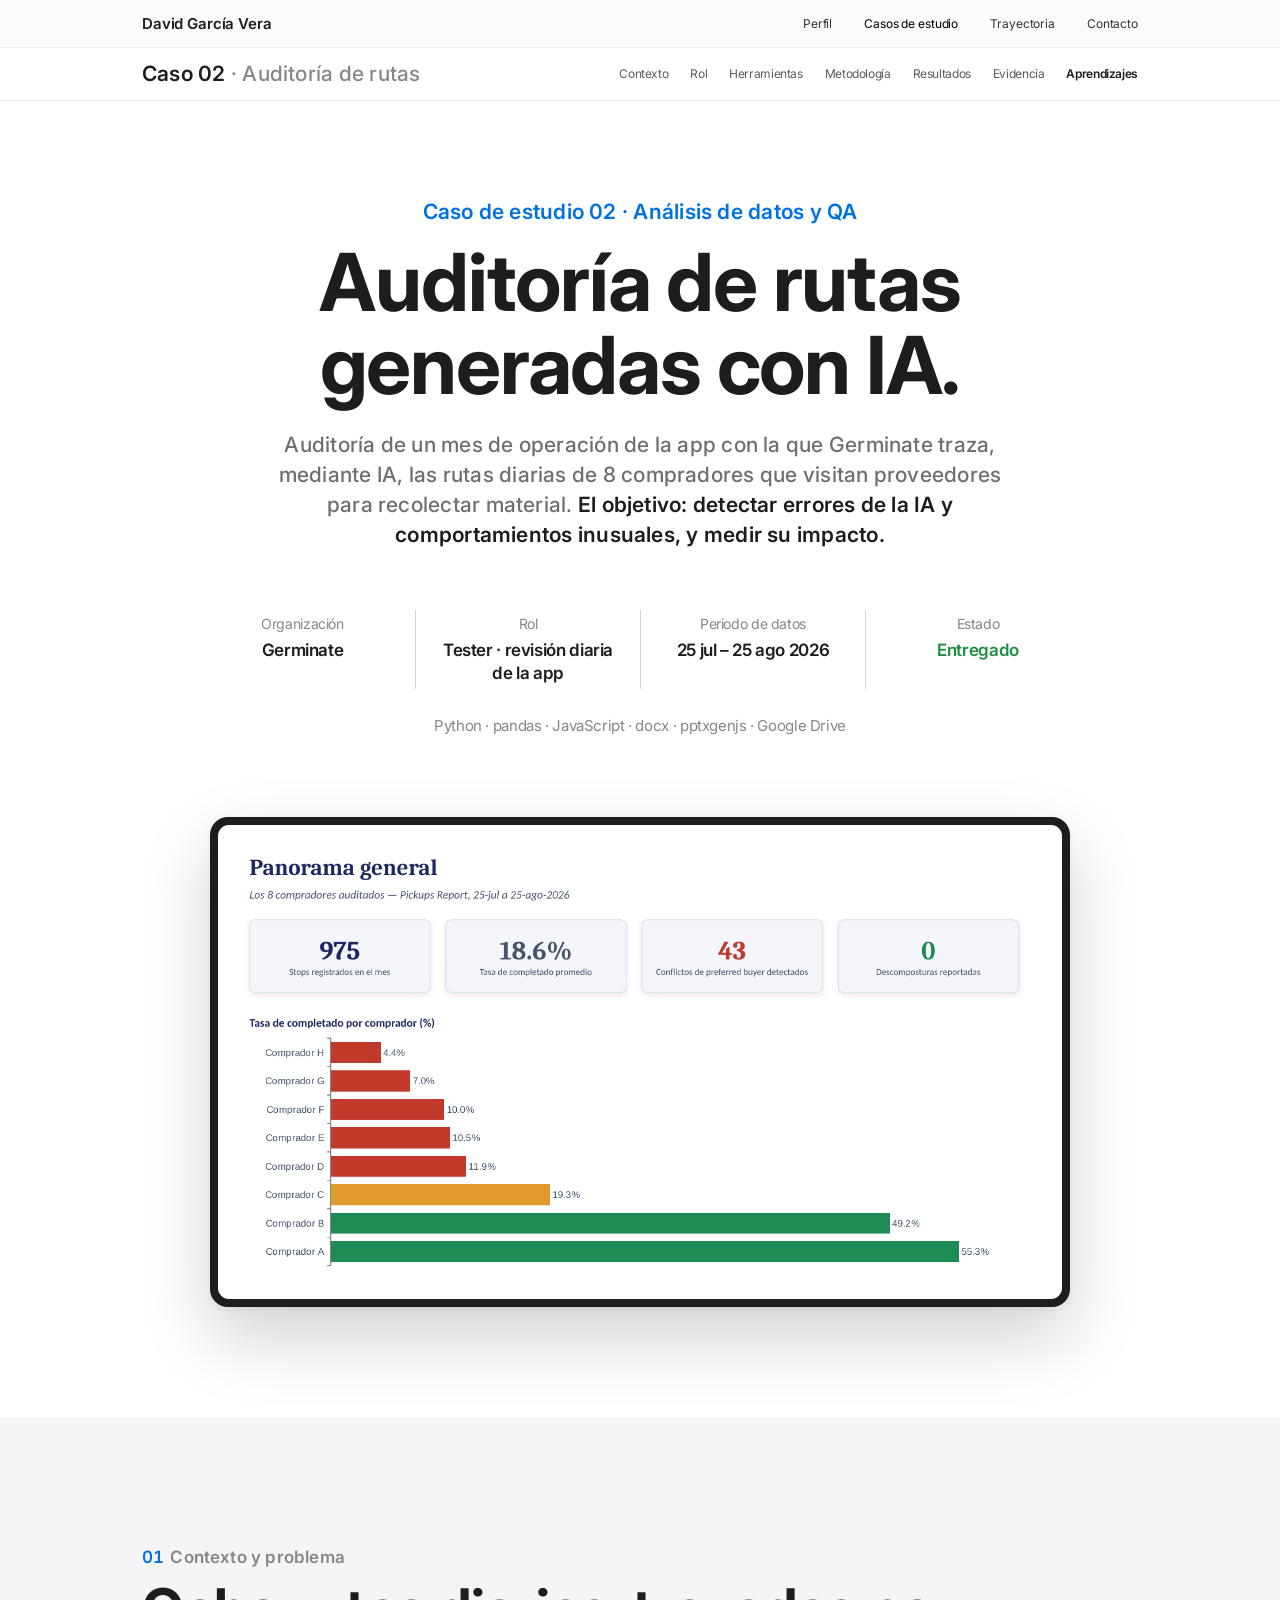
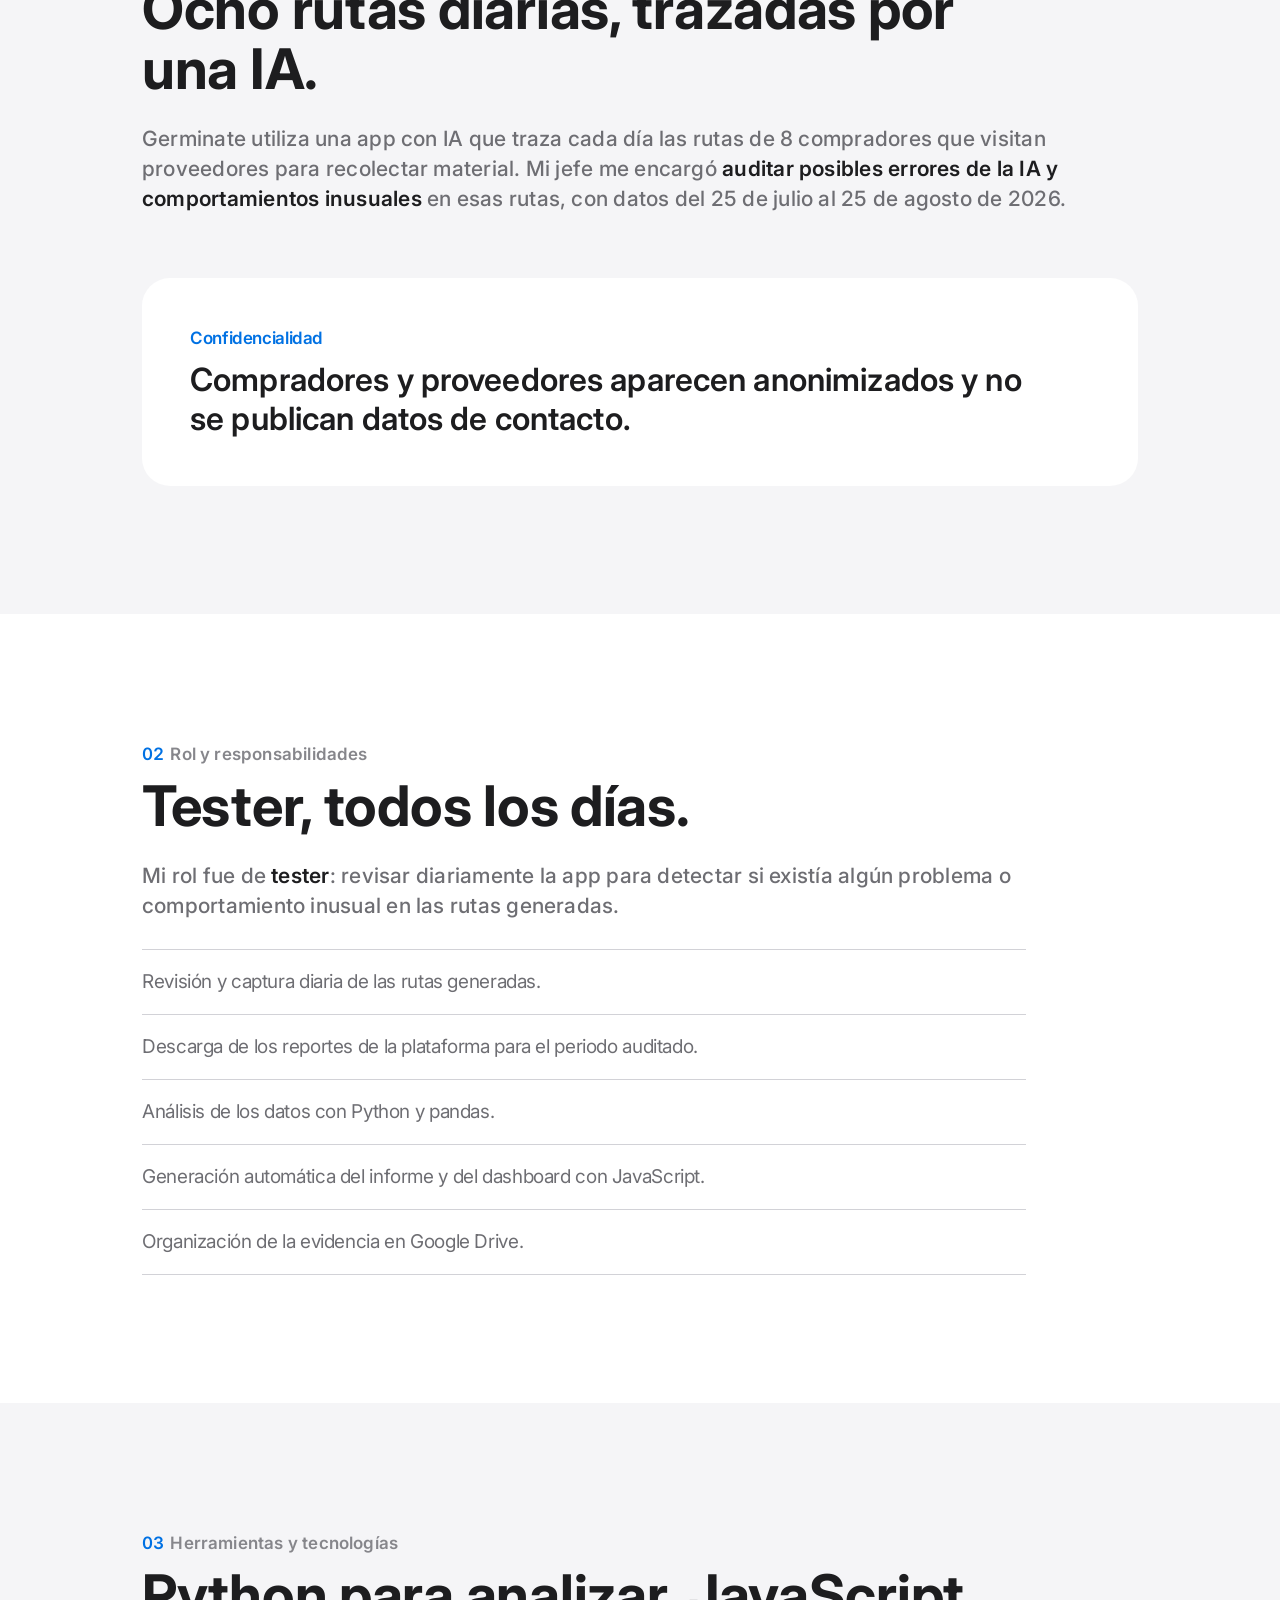
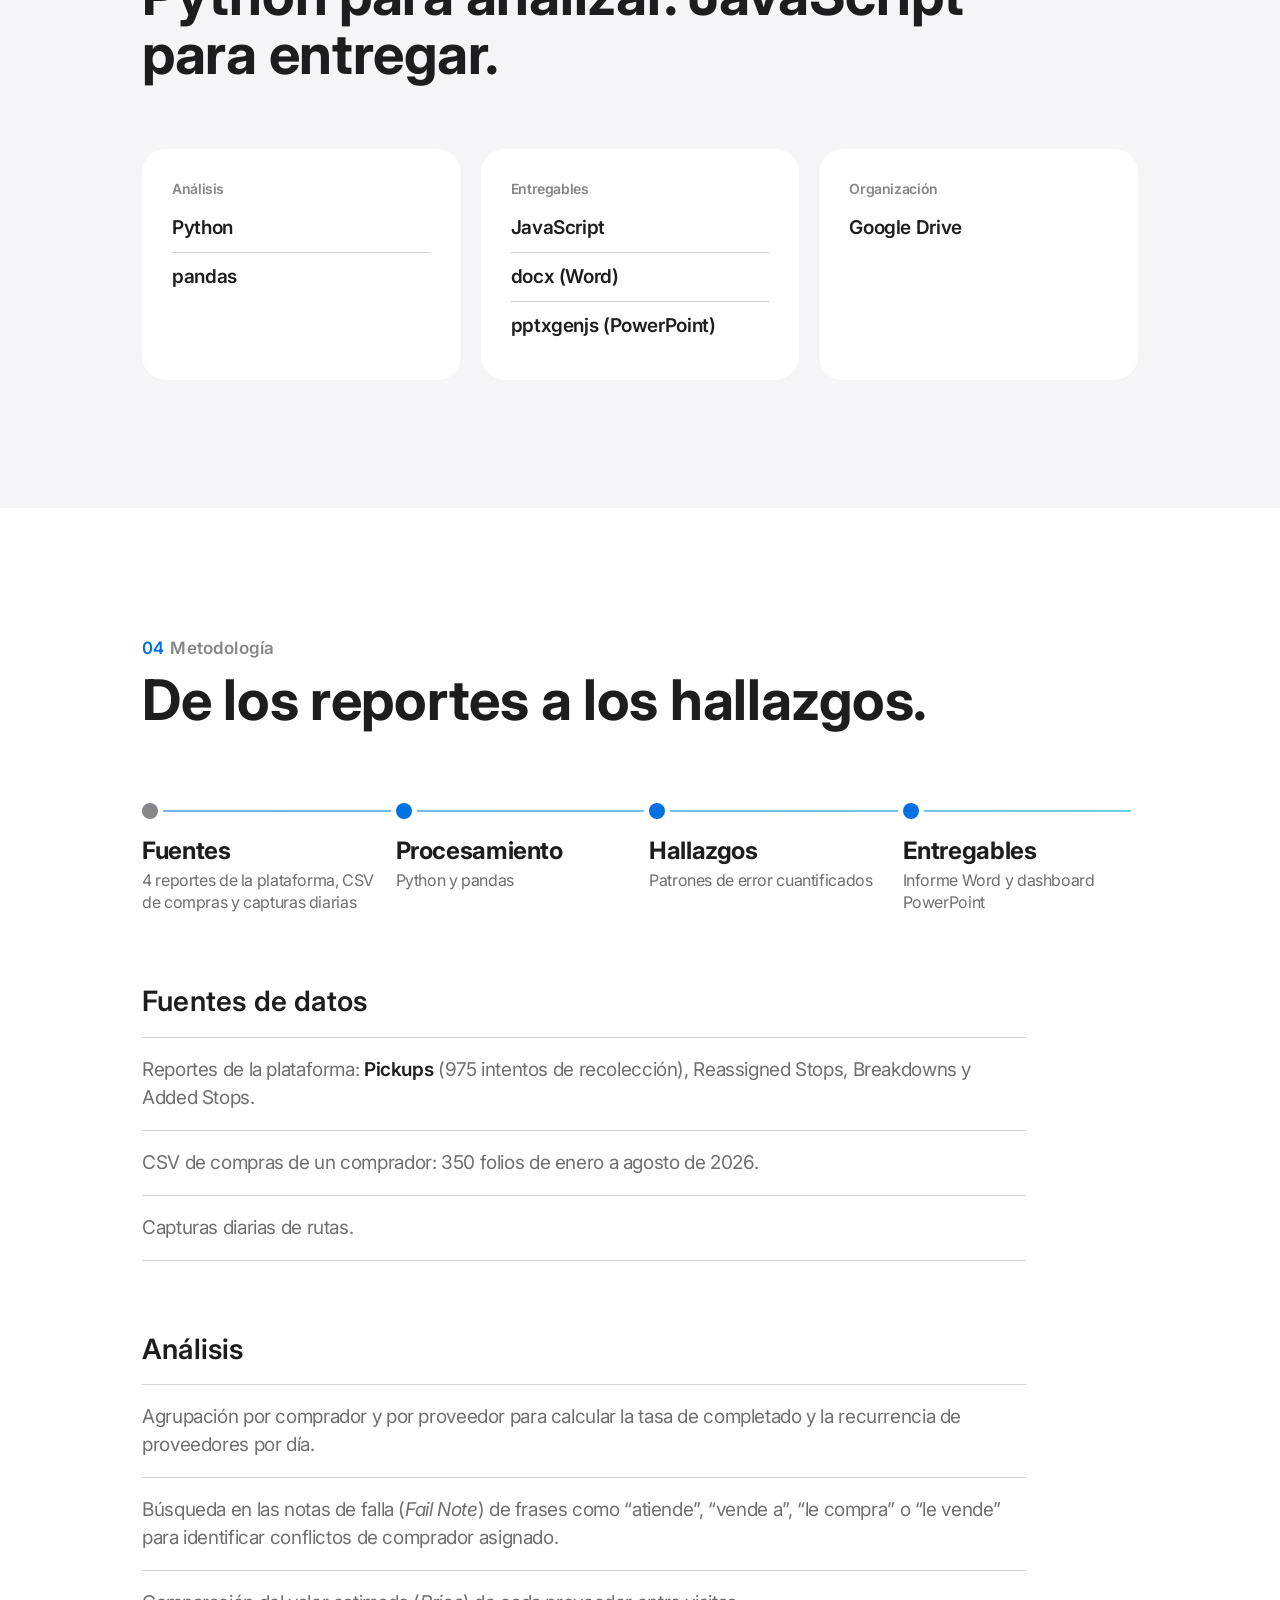
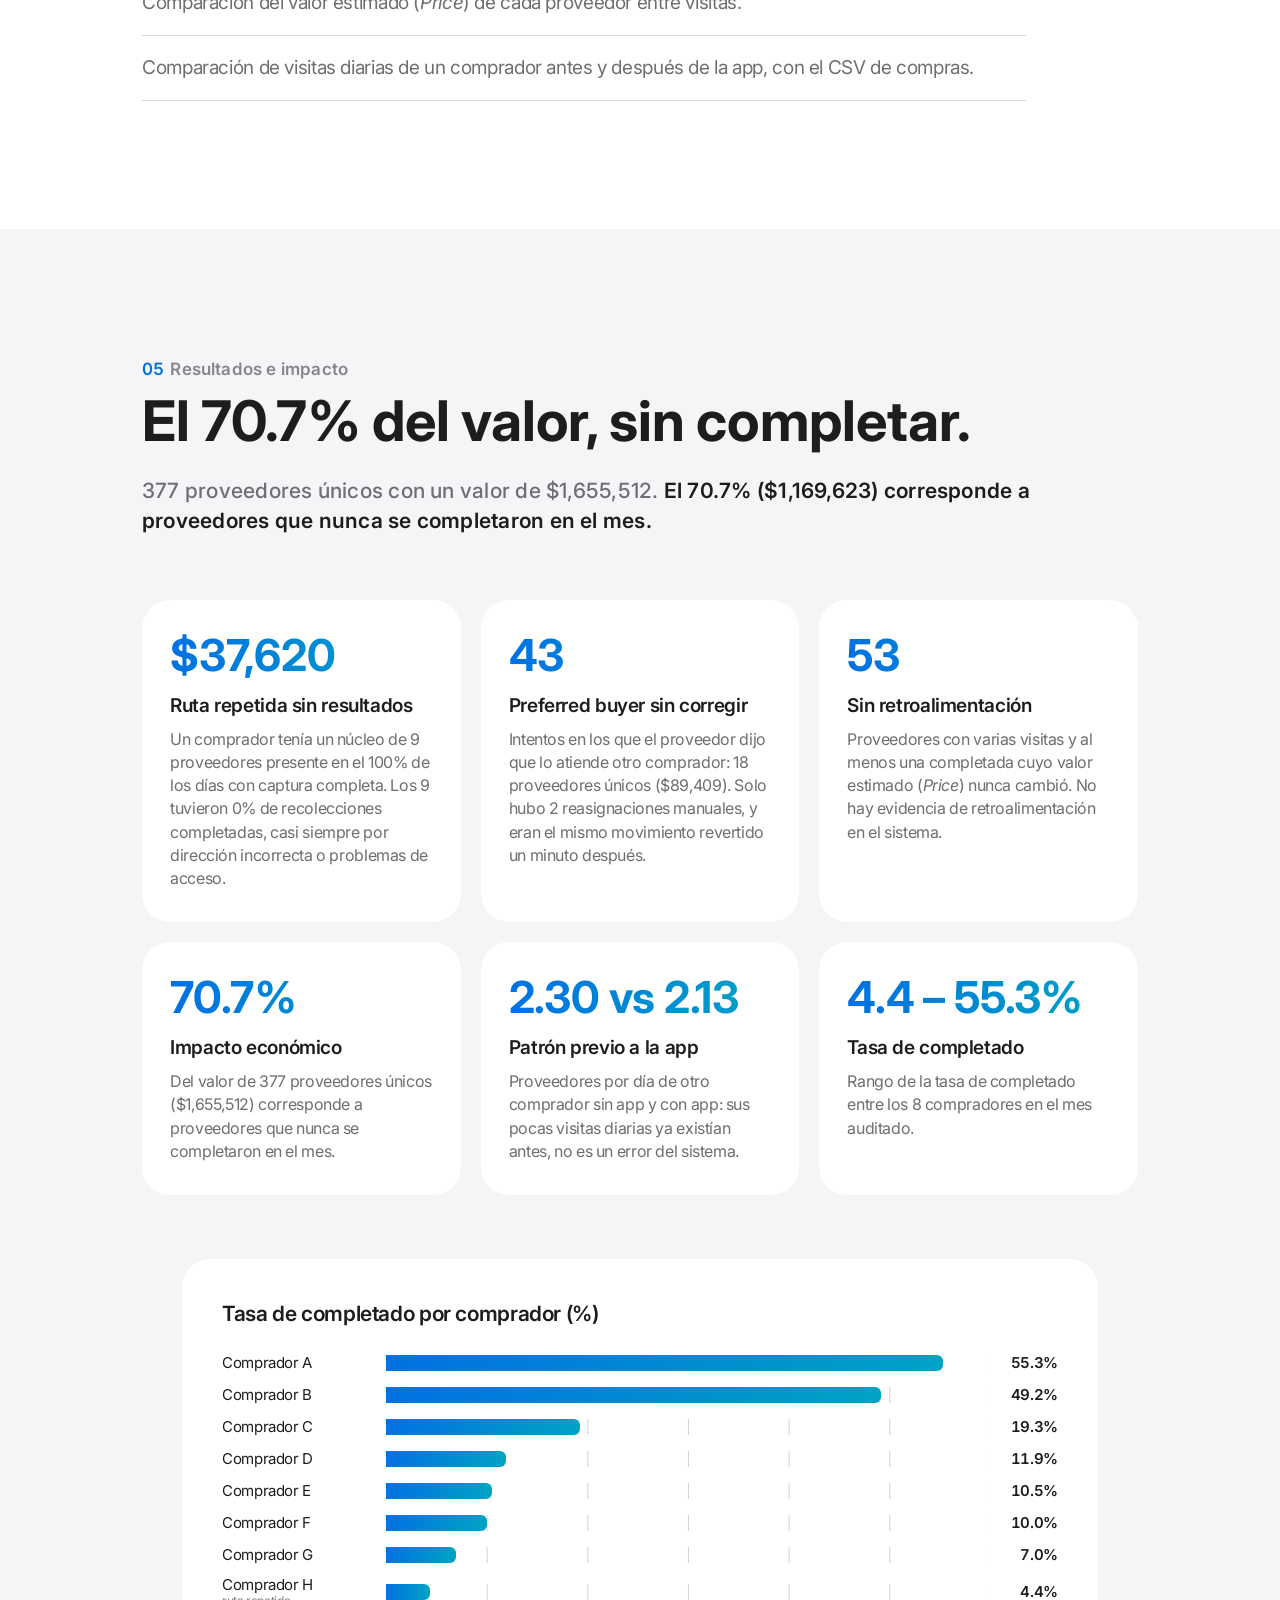
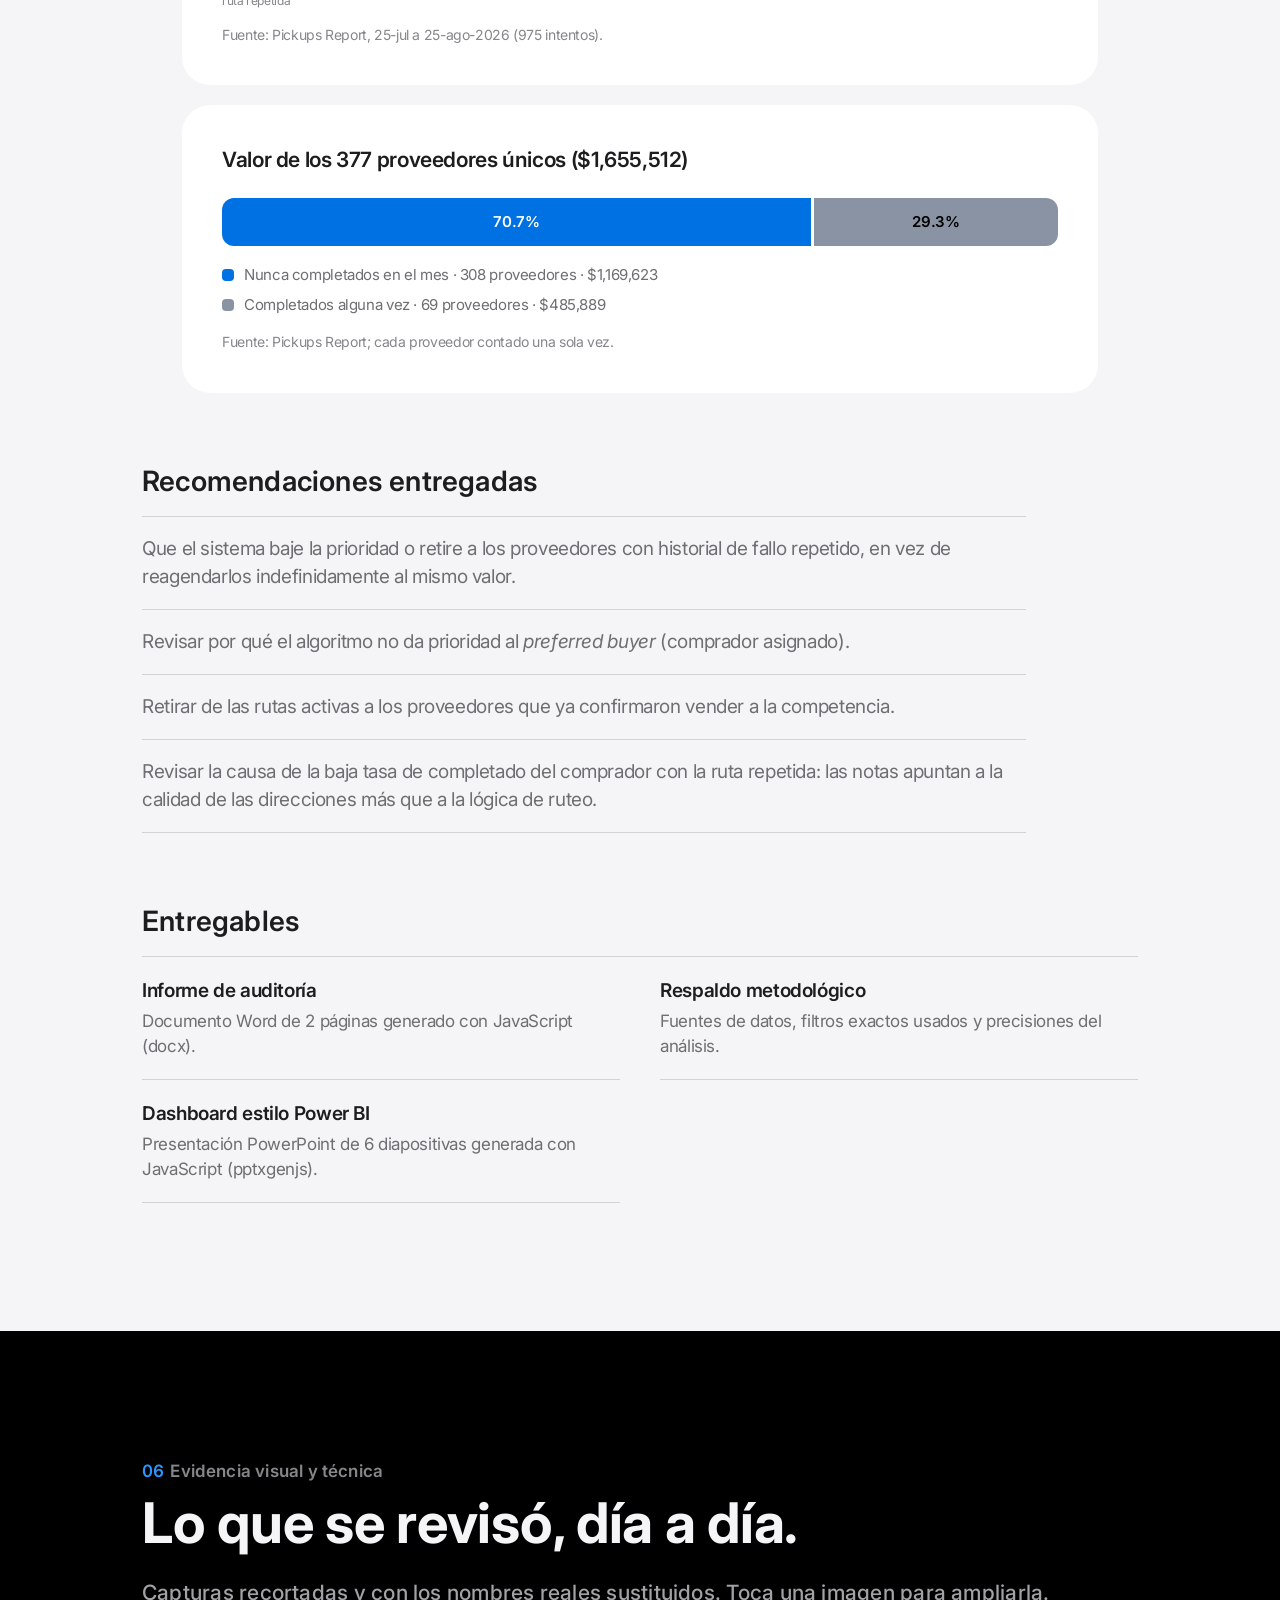
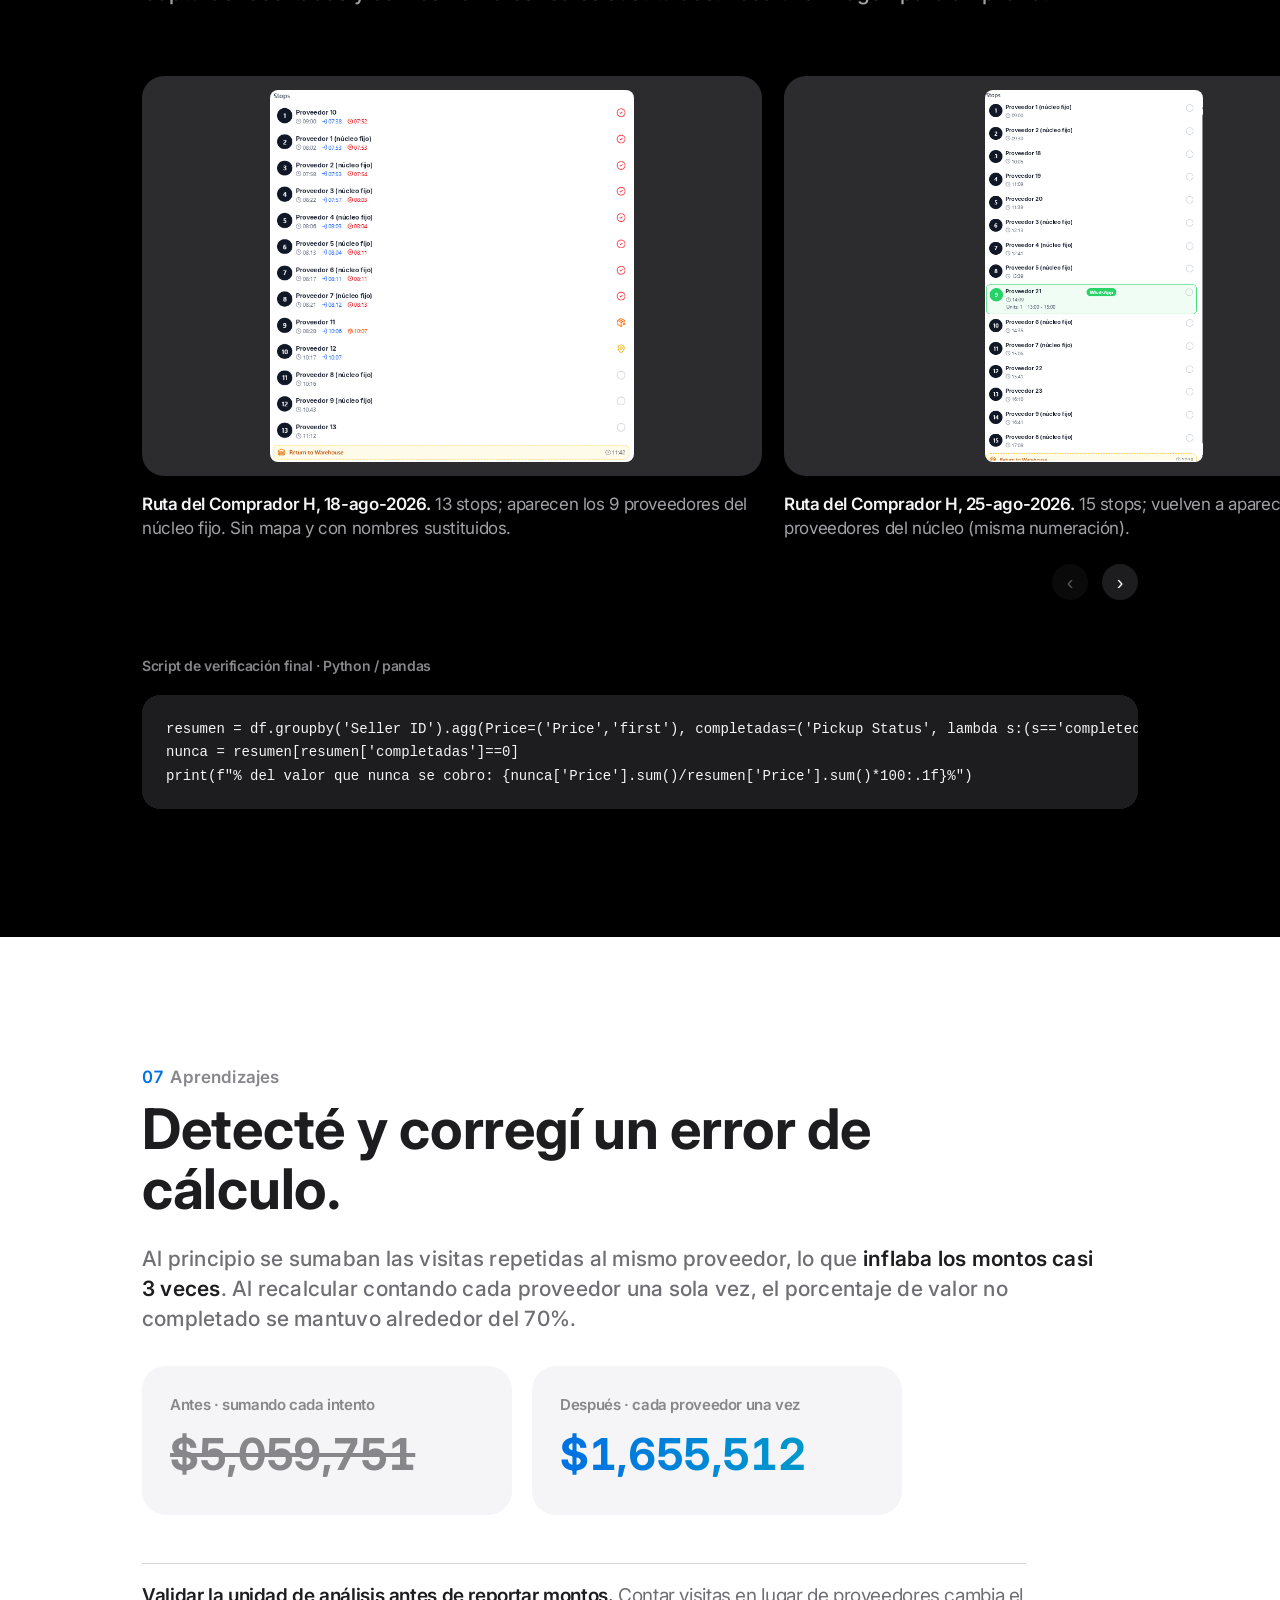
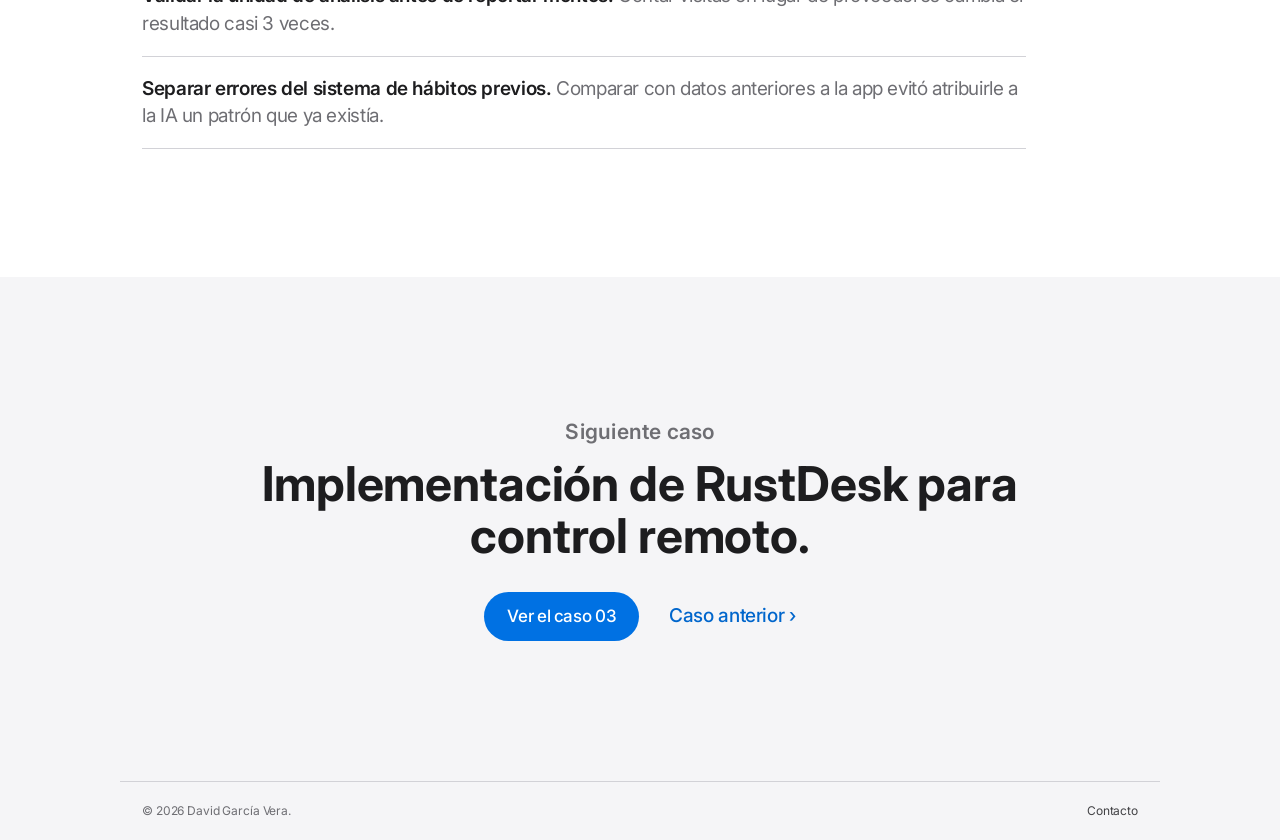
==== commit 0396ba10: "Rediseño visual con estilo editorial - Tipografía grande, secciones a todo lo ancho alternando blanc" ====
--- a/proyectos/auditoria-rutas-ia.html
+++ b/proyectos/auditoria-rutas-ia.html
@@ -5,276 +5,298 @@
   <meta name="viewport" content="width=device-width, initial-scale=1">
   <title>Auditoría de una app de rutas con IA · David García Vera</title>
   <meta name="description" content="Caso de estudio: auditoría con Python y pandas de un mes de rutas generadas con IA para 8 compradores de Germinate, con hallazgos cuantificados, informe y dashboard.">
-  <meta name="theme-color" content="#0b1220">
+  <meta name="theme-color" content="#ffffff" media="(prefers-color-scheme: light)">
+  <meta name="theme-color" content="#000000" media="(prefers-color-scheme: dark)">
   <link rel="icon" href="../favicon.svg" type="image/svg+xml">
   <link rel="preconnect" href="https://fonts.googleapis.com">
   <link rel="preconnect" href="https://fonts.gstatic.com" crossorigin>
-  <link rel="stylesheet" href="https://fonts.googleapis.com/css2?family=Inter:wght@400;500;600;700;800&family=JetBrains+Mono:wght@400;500&display=swap">
+  <link rel="stylesheet" href="https://fonts.googleapis.com/css2?family=Inter:wght@400;500;600;700&family=JetBrains+Mono&display=swap">
   <link rel="stylesheet" href="../styles.css">
+  <script>document.documentElement.classList.add('js');</script>
 </head>
 <body>
   <a class="skip-link" href="#contenido">Saltar al contenido</a>
 
-  <header class="site-header">
-    <div class="container header-inner">
-      <a class="brand" href="../index.html"><span class="brand-mark" aria-hidden="true">DG</span><span class="brand-name">David García Vera</span></a>
-      <button class="nav-toggle" aria-expanded="false" aria-controls="nav-menu" aria-label="Abrir menú">
-        <span></span><span></span><span></span>
-      </button>
-      <nav id="nav-menu" class="nav" aria-label="Principal">
+  <header class="gnav gnav-static">
+    <div class="gnav-inner">
+      <a class="gnav-brand" href="../index.html">David García Vera</a>
+      <button class="nav-toggle" aria-expanded="false" aria-controls="nav-menu" aria-label="Abrir menú"><span></span><span></span></button>
+      <nav id="nav-menu" class="gnav-links" aria-label="Principal">
         <a href="../index.html#propuesta">Perfil</a>
-        <a class="active" href="../index.html#proyectos" aria-current="page">Proyectos</a>
+        <a class="active" href="../index.html#casos" aria-current="page">Casos de estudio</a>
         <a href="../index.html#trayectoria">Trayectoria</a>
-        <a class="nav-cta" href="../index.html#contacto">Contacto</a>
+        <a href="../index.html#contacto">Contacto</a>
       </nav>
     </div>
   </header>
 
+  <nav class="lnav" aria-label="Secciones del caso">
+    <div class="lnav-inner">
+      <a class="lnav-title" href="#contenido">Caso 02 <span>· Auditoría de rutas</span></a>
+      <ol class="lnav-links" data-spy>
+        <li><a href="#contexto">Contexto</a></li>
+        <li><a href="#rol">Rol</a></li>
+        <li><a href="#herramientas">Herramientas</a></li>
+        <li><a href="#metodologia">Metodología</a></li>
+        <li><a href="#resultados">Resultados</a></li>
+        <li><a href="#evidencia">Evidencia</a></li>
+        <li><a href="#aprendizajes">Aprendizajes</a></li>
+      </ol>
+    </div>
+  </nav>
+
   <main id="contenido">
-    <section class="night case-hero">
-      <div class="container">
-        <nav class="breadcrumb" aria-label="Ruta de navegación"><a href="../index.html">Inicio</a><span aria-hidden="true">/</span><a href="../index.html#proyectos">Proyectos</a><span aria-hidden="true">/</span>Caso 02</nav>
-        <p class="eyebrow">Caso de estudio 02 · Análisis de datos y QA</p>
-        <h1>Auditoría de una app de rutas generadas con IA</h1>
-        <p class="lead">Auditoría de un mes de operación de la app con la que Germinate traza, mediante IA, las rutas diarias de 8 compradores que visitan proveedores para recolectar material. El objetivo: detectar errores de la IA y comportamientos inusuales, y medir su impacto.</p>
-
-        <dl class="facts">
+    <section class="case-hero theme-light">
+      <div class="wrap center">
+        <p class="eyebrow eyebrow-accent reveal">Caso de estudio 02 · Análisis de datos y QA</p>
+        <h1 class="display reveal">Auditoría de rutas generadas con IA.</h1>
+        <p class="copy reveal">Auditoría de un mes de operación de la app con la que Germinate traza, mediante IA, las rutas diarias de 8 compradores que visitan proveedores para recolectar material. <strong>El objetivo: detectar errores de la IA y comportamientos inusuales, y medir su impacto.</strong></p>
+        <dl class="facts reveal">
           <div><dt>Organización</dt><dd>Germinate</dd></div>
           <div><dt>Rol</dt><dd>Tester · revisión diaria de la app</dd></div>
           <div><dt>Periodo de datos</dt><dd>25 jul – 25 ago 2026</dd></div>
-          <div><dt>Estado</dt><dd><span class="status status-done">Entregado</span></dd></div>
+          <div><dt>Estado</dt><dd class="done">Entregado</dd></div>
         </dl>
-        <ul class="tags"><li>Python</li><li>pandas</li><li>JavaScript</li><li>docx</li><li>pptxgenjs</li><li>Google Drive</li></ul>
-      </div>
-    </section>
-
-    <div class="container case-layout">
-      <nav class="toc" aria-label="Contenido del caso" data-spy>
-        <p class="toc-title">En este caso</p>
-        <ol>
-          <li><a href="#contexto">Contexto y problema</a></li>
-          <li><a href="#rol">Rol</a></li>
-          <li><a href="#herramientas">Herramientas</a></li>
-          <li><a href="#metodologia">Metodología</a></li>
-          <li><a href="#resultados">Resultados e impacto</a></li>
-          <li><a href="#evidencia">Evidencia</a></li>
-          <li><a href="#aprendizajes">Aprendizajes</a></li>
+        <p class="stackline reveal">Python · pandas · JavaScript · docx · pptxgenjs · Google Drive</p>
+      </div>
+      <div class="case-visual reveal">
+        <figure class="window"><img src="../assets/rutas/dashboard-panorama.png" width="1467" height="825" alt="Diapositiva Panorama general del dashboard: 975 stops, 18.6% de tasa de completado promedio, 43 conflictos de preferred buyer, 0 descomposturas y tasa de completado por comprador"></figure>
+      </div>
+    </section>
+
+    <section id="contexto" class="chapter theme-gray">
+      <div class="wrap">
+        <p class="chapter-label reveal"><b>01</b>Contexto y problema</p>
+        <h2 class="chapter-title reveal">Ocho rutas diarias, trazadas por una IA.</h2>
+        <p class="copy reveal">Germinate utiliza una app con IA que traza cada día las rutas de 8 compradores que visitan proveedores para recolectar material. Mi jefe me encargó <strong>auditar posibles errores de la IA y comportamientos inusuales</strong> en esas rutas, con datos del 25 de julio al 25 de agosto de 2026.</p>
+        <div class="statement reveal">
+          <p class="statement-label">Confidencialidad</p>
+          <p>Compradores y proveedores aparecen anonimizados y no se publican datos de contacto.</p>
+        </div>
+      </div>
+    </section>
+
+    <section id="rol" class="chapter theme-light">
+      <div class="wrap">
+        <p class="chapter-label reveal"><b>02</b>Rol y responsabilidades</p>
+        <h2 class="chapter-title reveal">Tester, todos los días.</h2>
+        <p class="copy reveal">Mi rol fue de <strong>tester</strong>: revisar diariamente la app para detectar si existía algún problema o comportamiento inusual en las rutas generadas.</p>
+        <ul class="points reveal">
+          <li>Revisión y captura diaria de las rutas generadas.</li>
+          <li>Descarga de los reportes de la plataforma para el periodo auditado.</li>
+          <li>Análisis de los datos con Python y pandas.</li>
+          <li>Generación automática del informe y del dashboard con JavaScript.</li>
+          <li>Organización de la evidencia en Google Drive.</li>
+        </ul>
+      </div>
+    </section>
+
+    <section id="herramientas" class="chapter theme-gray">
+      <div class="wrap">
+        <p class="chapter-label reveal"><b>03</b>Herramientas y tecnologías</p>
+        <h2 class="chapter-title reveal">Python para analizar. JavaScript para entregar.</h2>
+        <div class="tool-cols">
+          <div class="tool-col reveal">
+            <h3>Análisis</h3>
+            <ul><li>Python</li><li>pandas</li></ul>
+          </div>
+          <div class="tool-col reveal">
+            <h3>Entregables</h3>
+            <ul><li>JavaScript</li><li>docx (Word)</li><li>pptxgenjs (PowerPoint)</li></ul>
+          </div>
+          <div class="tool-col reveal">
+            <h3>Organización</h3>
+            <ul><li>Google Drive</li></ul>
+          </div>
+        </div>
+      </div>
+    </section>
+
+    <section id="metodologia" class="chapter theme-light">
+      <div class="wrap">
+        <p class="chapter-label reveal"><b>04</b>Metodología</p>
+        <h2 class="chapter-title reveal">De los reportes a los hallazgos.</h2>
+
+        <ol class="track reveal" style="--n:4" aria-label="Flujo de trabajo de la auditoría">
+          <li class="muted"><p class="t-name">Fuentes</p><p class="t-who">4 reportes de la plataforma, CSV de compras y capturas diarias</p></li>
+          <li><p class="t-name">Procesamiento</p><p class="t-who">Python y pandas</p></li>
+          <li><p class="t-name">Hallazgos</p><p class="t-who">Patrones de error cuantificados</p></li>
+          <li><p class="t-name">Entregables</p><p class="t-who">Informe Word y dashboard PowerPoint</p></li>
         </ol>
-      </nav>
-
-      <article class="case-content">
-        <section id="contexto" class="case-section">
-          <h2><span class="sec-num">01</span>Contexto y problema</h2>
-          <div class="prose">
-            <p>Germinate utiliza una app con IA que traza cada día las rutas de 8 compradores que visitan proveedores para recolectar material. Mi jefe me encargó <strong>auditar posibles errores de la IA y comportamientos inusuales</strong> en esas rutas, con datos del 25 de julio al 25 de agosto de 2026.</p>
-          </div>
-          <div class="callout">
-            <p class="callout-label">Confidencialidad</p>
-            <p>Los compradores y proveedores aparecen anonimizados (Comprador A, Proveedor 1, etc.) y no se publican datos de contacto.</p>
-          </div>
-        </section>
-
-        <section id="rol" class="case-section">
-          <h2><span class="sec-num">02</span>Rol y responsabilidades</h2>
-          <div class="prose">
-            <p>Mi rol fue de <strong>tester</strong>: revisar diariamente la app para detectar si existía algún problema o comportamiento inusual en las rutas generadas.</p>
-          </div>
-          <ul class="bullets">
-            <li>Revisión y captura diaria de las rutas generadas.</li>
-            <li>Descarga de los reportes de la plataforma para el periodo auditado.</li>
-            <li>Análisis de los datos con Python y pandas.</li>
-            <li>Generación automática del informe y del dashboard con JavaScript.</li>
-            <li>Organización de la evidencia en Google Drive.</li>
+
+        <h3 class="sub reveal">Fuentes de datos</h3>
+        <ul class="points reveal">
+          <li>Reportes de la plataforma: <strong>Pickups</strong> (975 intentos de recolección), Reassigned Stops, Breakdowns y Added Stops.</li>
+          <li>CSV de compras de un comprador: 350 folios de enero a agosto de 2026.</li>
+          <li>Capturas diarias de rutas.</li>
+        </ul>
+
+        <h3 class="sub reveal">Análisis</h3>
+        <ul class="points reveal">
+          <li>Agrupación por comprador y por proveedor para calcular la tasa de completado y la recurrencia de proveedores por día.</li>
+          <li>Búsqueda en las notas de falla (<em>Fail Note</em>) de frases como “atiende”, “vende a”, “le compra” o “le vende” para identificar conflictos de comprador asignado.</li>
+          <li>Comparación del valor estimado (<em>Price</em>) de cada proveedor entre visitas.</li>
+          <li>Comparación de visitas diarias de un comprador antes y después de la app, con el CSV de compras.</li>
+        </ul>
+      </div>
+    </section>
+
+    <section id="resultados" class="chapter theme-gray">
+      <div class="wrap">
+        <p class="chapter-label reveal"><b>05</b>Resultados e impacto</p>
+        <h2 class="chapter-title reveal">El 70.7% del valor, sin completar.</h2>
+        <p class="copy reveal">377 proveedores únicos con un valor de $1,655,512. <strong>El 70.7% ($1,169,623) corresponde a proveedores que nunca se completaron en el mes.</strong></p>
+
+        <div class="findings">
+          <div class="finding reveal">
+            <p class="finding-value grad">$37,620</p>
+            <h3>Ruta repetida sin resultados</h3>
+            <p>Un comprador tenía un núcleo de 9 proveedores presente en el 100% de los días con captura completa. Los 9 tuvieron 0% de recolecciones completadas, casi siempre por dirección incorrecta o problemas de acceso.</p>
+          </div>
+          <div class="finding reveal">
+            <p class="finding-value grad">43</p>
+            <h3>Preferred buyer sin corregir</h3>
+            <p>Intentos en los que el proveedor dijo que lo atiende otro comprador: 18 proveedores únicos ($89,409). Solo hubo 2 reasignaciones manuales, y eran el mismo movimiento revertido un minuto después.</p>
+          </div>
+          <div class="finding reveal">
+            <p class="finding-value grad">53</p>
+            <h3>Sin retroalimentación</h3>
+            <p>Proveedores con varias visitas y al menos una completada cuyo valor estimado (<em>Price</em>) nunca cambió. No hay evidencia de retroalimentación en el sistema.</p>
+          </div>
+          <div class="finding reveal">
+            <p class="finding-value grad">70.7%</p>
+            <h3>Impacto económico</h3>
+            <p>Del valor de 377 proveedores únicos ($1,655,512) corresponde a proveedores que nunca se completaron en el mes.</p>
+          </div>
+          <div class="finding reveal">
+            <p class="finding-value grad">2.30 vs 2.13</p>
+            <h3>Patrón previo a la app</h3>
+            <p>Proveedores por día de otro comprador sin app y con app: sus pocas visitas diarias ya existían antes, no es un error del sistema.</p>
+          </div>
+          <div class="finding reveal">
+            <p class="finding-value grad">4.4 – 55.3%</p>
+            <h3>Tasa de completado</h3>
+            <p>Rango de la tasa de completado entre los 8 compradores en el mes auditado.</p>
+          </div>
+        </div>
+
+        <figure class="chart reveal">
+          <figcaption class="chart-title">Tasa de completado por comprador (%)</figcaption>
+          <div class="bars" role="list">
+            <div class="bar-row" role="listitem" data-tip="Comprador A: 55.3%"><span class="bar-label">Comprador A</span><span class="bar-track"><span class="bar" style="--v:55.3"></span></span><span class="bar-value">55.3%</span></div>
+            <div class="bar-row" role="listitem" data-tip="Comprador B: 49.2%"><span class="bar-label">Comprador B</span><span class="bar-track"><span class="bar" style="--v:49.2"></span></span><span class="bar-value">49.2%</span></div>
+            <div class="bar-row" role="listitem" data-tip="Comprador C: 19.3%"><span class="bar-label">Comprador C</span><span class="bar-track"><span class="bar" style="--v:19.3"></span></span><span class="bar-value">19.3%</span></div>
+            <div class="bar-row" role="listitem" data-tip="Comprador D: 11.9%"><span class="bar-label">Comprador D</span><span class="bar-track"><span class="bar" style="--v:11.9"></span></span><span class="bar-value">11.9%</span></div>
+            <div class="bar-row" role="listitem" data-tip="Comprador E: 10.5%"><span class="bar-label">Comprador E</span><span class="bar-track"><span class="bar" style="--v:10.5"></span></span><span class="bar-value">10.5%</span></div>
+            <div class="bar-row" role="listitem" data-tip="Comprador F: 10.0%"><span class="bar-label">Comprador F</span><span class="bar-track"><span class="bar" style="--v:10.0"></span></span><span class="bar-value">10.0%</span></div>
+            <div class="bar-row" role="listitem" data-tip="Comprador G: 7.0%"><span class="bar-label">Comprador G</span><span class="bar-track"><span class="bar" style="--v:7.0"></span></span><span class="bar-value">7.0%</span></div>
+            <div class="bar-row" role="listitem" data-tip="Comprador H (ruta repetida): 4.4%"><span class="bar-label">Comprador H <small>ruta repetida</small></span><span class="bar-track"><span class="bar" style="--v:4.4"></span></span><span class="bar-value">4.4%</span></div>
+          </div>
+          <p class="chart-source">Fuente: Pickups Report, 25-jul a 25-ago-2026 (975 intentos).</p>
+        </figure>
+
+        <figure class="chart reveal">
+          <figcaption class="chart-title">Valor de los 377 proveedores únicos ($1,655,512)</figcaption>
+          <div class="stack" role="img" aria-label="70.7% del valor ($1,169,623) en proveedores nunca completados; 29.3% ($485,889) en proveedores completados alguna vez">
+            <span class="stack-seg seg-main" style="flex-basis:70.7%" data-tip="Nunca completados: $1,169,623 (70.7%)">70.7%</span>
+            <span class="stack-seg seg-alt" style="flex-basis:29.3%" data-tip="Completados alguna vez: $485,889 (29.3%)">29.3%</span>
+          </div>
+          <ul class="legend">
+            <li><span class="swatch seg-main"></span>Nunca completados en el mes · 308 proveedores · $1,169,623</li>
+            <li><span class="swatch seg-alt"></span>Completados alguna vez · 69 proveedores · $485,889</li>
           </ul>
-        </section>
-
-        <section id="herramientas" class="case-section">
-          <h2><span class="sec-num">03</span>Herramientas y tecnologías</h2>
-          <div class="tool-groups">
-            <div class="tool-group">
-              <h3>Análisis</h3>
-              <ul class="tags tags-neutral"><li>Python</li><li>pandas</li></ul>
-            </div>
-            <div class="tool-group">
-              <h3>Entregables</h3>
-              <ul class="tags tags-neutral"><li>JavaScript</li><li>docx (Word)</li><li>pptxgenjs (PowerPoint)</li></ul>
-            </div>
-            <div class="tool-group">
-              <h3>Organización</h3>
-              <ul class="tags tags-neutral"><li>Google Drive</li></ul>
-            </div>
-          </div>
-        </section>
-
-        <section id="metodologia" class="case-section">
-          <h2><span class="sec-num">04</span>Metodología</h2>
-
-          <figure class="flow" aria-label="Diagrama del proceso de auditoría">
-            <div class="flow-step muted"><p class="flow-name">Fuentes</p><p class="flow-who">4 reportes de la plataforma, CSV de compras y capturas diarias</p></div>
-            <span class="flow-arrow" aria-hidden="true"></span>
-            <div class="flow-step"><p class="flow-name">Procesamiento</p><p class="flow-who">Python y pandas</p></div>
-            <span class="flow-arrow" aria-hidden="true"></span>
-            <div class="flow-step"><p class="flow-name">Hallazgos</p><p class="flow-who">Patrones de error cuantificados</p></div>
-            <span class="flow-arrow" aria-hidden="true"></span>
-            <div class="flow-step"><p class="flow-name">Entregables</p><p class="flow-who">Informe Word y dashboard PowerPoint</p></div>
-            <figcaption>Flujo de trabajo de la auditoría.</figcaption>
+          <p class="chart-source">Fuente: Pickups Report; cada proveedor contado una sola vez.</p>
+        </figure>
+
+        <h3 class="sub reveal">Recomendaciones entregadas</h3>
+        <ul class="points reveal">
+          <li>Que el sistema baje la prioridad o retire a los proveedores con historial de fallo repetido, en vez de reagendarlos indefinidamente al mismo valor.</li>
+          <li>Revisar por qué el algoritmo no da prioridad al <em>preferred buyer</em> (comprador asignado).</li>
+          <li>Retirar de las rutas activas a los proveedores que ya confirmaron vender a la competencia.</li>
+          <li>Revisar la causa de la baja tasa de completado del comprador con la ruta repetida: las notas apuntan a la calidad de las direcciones más que a la lógica de ruteo.</li>
+        </ul>
+
+        <h3 class="sub reveal">Entregables</h3>
+        <div class="docs reveal">
+          <div><h3>Informe de auditoría</h3><p>Documento Word de 2 páginas generado con JavaScript (docx).</p></div>
+          <div><h3>Respaldo metodológico</h3><p>Fuentes de datos, filtros exactos usados y precisiones del análisis.</p></div>
+          <div><h3>Dashboard estilo Power BI</h3><p>Presentación PowerPoint de 6 diapositivas generada con JavaScript (pptxgenjs).</p></div>
+        </div>
+      </div>
+    </section>
+
+    <section id="evidencia" class="chapter theme-dark">
+      <div class="wrap">
+        <p class="chapter-label reveal"><b>06</b>Evidencia visual y técnica</p>
+        <h2 class="chapter-title reveal">Lo que se revisó, día a día.</h2>
+        <p class="copy reveal">Capturas recortadas y con los nombres reales sustituidos. Toca una imagen para ampliarla.</p>
+      </div>
+      <div class="scroller-wrap reveal" data-scroller>
+        <div class="scroller">
+          <figure class="slide">
+            <button class="zoom" type="button"><img src="../assets/rutas/ruta-18-ago-anonimizada.png" width="620" height="635" loading="lazy" alt="Lista de stops de la ruta del Comprador H del 18 de agosto de 2026, con los proveedores anonimizados; los 9 proveedores del núcleo fijo aparecen en la ruta"></button>
+            <figcaption><strong>Ruta del Comprador H, 18-ago-2026.</strong> 13 stops; aparecen los 9 proveedores del núcleo fijo. Sin mapa y con nombres sustituidos.</figcaption>
           </figure>
-
-          <h3>Fuentes de datos</h3>
-          <ul class="bullets">
-            <li>Reportes de la plataforma: <em>Pickups</em> (975 intentos de recolección), <em>Reassigned Stops</em>, <em>Breakdowns</em> y <em>Added Stops</em>.</li>
-            <li>CSV de compras de un comprador: 350 folios de enero a agosto de 2026.</li>
-            <li>Capturas diarias de rutas.</li>
-          </ul>
-
-          <h3>Análisis</h3>
-          <ul class="bullets">
-            <li>Agrupación por comprador y por proveedor para calcular la tasa de completado y la recurrencia de proveedores por día.</li>
-            <li>Búsqueda en las notas de falla (<em>Fail Note</em>) de frases como “atiende”, “vende a”, “le compra” o “le vende” para identificar conflictos de comprador asignado.</li>
-            <li>Comparación del valor estimado (<em>Price</em>) de cada proveedor entre visitas.</li>
-            <li>Comparación de visitas diarias de un comprador antes y después de la app, con el CSV de compras.</li>
-          </ul>
-        </section>
-
-        <section id="resultados" class="case-section">
-          <h2><span class="sec-num">05</span>Resultados e impacto</h2>
-          <div class="findings">
-            <div class="finding">
-              <p class="finding-num">$37,620</p>
-              <h3>Ruta repetida sin resultados</h3>
-              <p>Un comprador tenía un núcleo de 9 proveedores presente en el 100% de los días con captura completa. Los 9 tuvieron 0% de recolecciones completadas en el mes, casi siempre por dirección incorrecta o problemas de acceso.</p>
-            </div>
-            <div class="finding">
-              <p class="finding-num">43 intentos</p>
-              <h3>Preferred buyer sin corregir</h3>
-              <p>43 intentos en los que el proveedor dijo que lo atiende otro comprador: 18 proveedores únicos ($89,409). Solo hubo 2 reasignaciones manuales, y eran el mismo movimiento revertido un minuto después.</p>
-            </div>
-            <div class="finding">
-              <p class="finding-num">53 proveedores</p>
-              <h3>Sin retroalimentación</h3>
-              <p>El valor estimado (<em>Price</em>) nunca cambió entre visitas en 53 proveedores con varias visitas y al menos una completada. No hay evidencia de retroalimentación en el sistema.</p>
-            </div>
-            <div class="finding">
-              <p class="finding-num">70.7%</p>
-              <h3>Impacto económico</h3>
-              <p>377 proveedores únicos con un valor de $1,655,512. El 70.7% ($1,169,623) corresponde a proveedores que nunca se completaron en el mes.</p>
-            </div>
-            <div class="finding">
-              <p class="finding-num">2.30 vs 2.13</p>
-              <h3>Patrón previo a la app</h3>
-              <p>Las pocas visitas diarias de otro comprador ya existían antes de la app (2.30 proveedores/día sin app vs 2.13 con app): no es un error del sistema.</p>
-            </div>
-            <div class="finding">
-              <p class="finding-num">4.4% – 55.3%</p>
-              <h3>Tasa de completado</h3>
-              <p>Rango de la tasa de completado entre los 8 compradores en el mes auditado.</p>
-            </div>
-          </div>
-
-          <figure class="chart">
-            <figcaption class="chart-title">Tasa de completado por comprador (%)</figcaption>
-            <div class="bars" role="list">
-              <div class="bar-row" role="listitem" data-tip="Comprador A: 55.3%"><span class="bar-label">Comprador A</span><span class="bar-track"><span class="bar" style="--v:55.3"></span></span><span class="bar-value">55.3%</span></div>
-              <div class="bar-row" role="listitem" data-tip="Comprador B: 49.2%"><span class="bar-label">Comprador B</span><span class="bar-track"><span class="bar" style="--v:49.2"></span></span><span class="bar-value">49.2%</span></div>
-              <div class="bar-row" role="listitem" data-tip="Comprador C: 19.3%"><span class="bar-label">Comprador C</span><span class="bar-track"><span class="bar" style="--v:19.3"></span></span><span class="bar-value">19.3%</span></div>
-              <div class="bar-row" role="listitem" data-tip="Comprador D: 11.9%"><span class="bar-label">Comprador D</span><span class="bar-track"><span class="bar" style="--v:11.9"></span></span><span class="bar-value">11.9%</span></div>
-              <div class="bar-row" role="listitem" data-tip="Comprador E: 10.5%"><span class="bar-label">Comprador E</span><span class="bar-track"><span class="bar" style="--v:10.5"></span></span><span class="bar-value">10.5%</span></div>
-              <div class="bar-row" role="listitem" data-tip="Comprador F: 10.0%"><span class="bar-label">Comprador F</span><span class="bar-track"><span class="bar" style="--v:10.0"></span></span><span class="bar-value">10.0%</span></div>
-              <div class="bar-row" role="listitem" data-tip="Comprador G: 7.0%"><span class="bar-label">Comprador G</span><span class="bar-track"><span class="bar" style="--v:7.0"></span></span><span class="bar-value">7.0%</span></div>
-              <div class="bar-row" role="listitem" data-tip="Comprador H (ruta repetida): 4.4%"><span class="bar-label">Comprador H <small>ruta repetida</small></span><span class="bar-track"><span class="bar" style="--v:4.4"></span></span><span class="bar-value">4.4%</span></div>
-            </div>
-            <p class="chart-source">Fuente: Pickups Report, 25-jul a 25-ago-2026 (975 intentos).</p>
+          <figure class="slide">
+            <button class="zoom" type="button"><img src="../assets/rutas/ruta-25-ago-anonimizada.png" width="425" height="725" loading="lazy" alt="Lista de stops de la ruta del Comprador H del 25 de agosto de 2026, con los proveedores anonimizados; vuelven a aparecer los 9 proveedores del núcleo fijo"></button>
+            <figcaption><strong>Ruta del Comprador H, 25-ago-2026.</strong> 15 stops; vuelven a aparecer los 9 proveedores del núcleo (misma numeración).</figcaption>
           </figure>
-
-          <figure class="chart">
-            <figcaption class="chart-title">Valor de los 377 proveedores únicos ($1,655,512)</figcaption>
-            <div class="stack" role="img" aria-label="70.7% del valor ($1,169,623) en proveedores nunca completados; 29.3% ($485,889) en proveedores completados alguna vez">
-              <span class="stack-seg seg-main" style="flex-basis:70.7%" data-tip="Nunca completados: $1,169,623 (70.7%)">70.7%</span>
-              <span class="stack-seg seg-alt" style="flex-basis:29.3%" data-tip="Completados alguna vez: $485,889 (29.3%)">29.3%</span>
-            </div>
-            <ul class="legend">
-              <li><span class="swatch seg-main"></span>Nunca completados en el mes · 308 proveedores · $1,169,623</li>
-              <li><span class="swatch seg-alt"></span>Completados alguna vez · 69 proveedores · $485,889</li>
-            </ul>
-            <p class="chart-source">Fuente: Pickups Report; cada proveedor contado una sola vez.</p>
+          <figure class="slide">
+            <button class="zoom" type="button"><img src="../assets/rutas/dashboard-panorama.png" width="1467" height="825" loading="lazy" alt="Diapositiva Panorama general del dashboard con la tasa de completado por comprador"></button>
+            <figcaption><strong>Dashboard: panorama general.</strong> Diapositiva generada con pptxgenjs; nombres anonimizados.</figcaption>
           </figure>
-
-          <h3>Recomendaciones entregadas</h3>
-          <ul class="bullets">
-            <li>Que el sistema baje la prioridad o retire a los proveedores con historial de fallo repetido, en vez de reagendarlos indefinidamente al mismo valor.</li>
-            <li>Revisar por qué el algoritmo no da prioridad al <em>preferred buyer</em> (comprador asignado).</li>
-            <li>Retirar de las rutas activas a los proveedores que ya confirmaron vender a la competencia.</li>
-            <li>Revisar la causa de la baja tasa de completado del comprador con la ruta repetida: las notas apuntan a la calidad de las direcciones más que a la lógica de ruteo.</li>
-          </ul>
-
-          <h3>Entregables</h3>
-          <div class="deliverables">
-            <div class="deliverable"><h3>Informe de auditoría</h3><p>Documento Word de 2 páginas generado con JavaScript (docx).</p></div>
-            <div class="deliverable"><h3>Respaldo metodológico</h3><p>Fuentes de datos, filtros exactos usados y precisiones del análisis.</p></div>
-            <div class="deliverable"><h3>Dashboard estilo Power BI</h3><p>Presentación PowerPoint de 6 diapositivas generada con JavaScript (pptxgenjs).</p></div>
-          </div>
-        </section>
-
-        <section id="evidencia" class="case-section">
-          <h2><span class="sec-num">06</span>Evidencia visual y técnica</h2>
-          <div class="prose">
-            <p>Capturas de lo revisado, recortadas y con los nombres reales sustituidos. Toca una imagen para ampliarla.</p>
-          </div>
-          <div class="gallery">
-            <figure>
-              <button class="zoom" type="button"><img src="../assets/rutas/ruta-18-ago-anonimizada.png" width="620" height="635" loading="lazy" alt="Lista de stops de la ruta del Comprador H del 18 de agosto de 2026, con los proveedores anonimizados; los 9 proveedores del núcleo fijo aparecen en la ruta"></button>
-              <figcaption><strong>Ruta del Comprador H, 18-ago-2026.</strong> 13 stops; aparecen los 9 proveedores del núcleo fijo. Sin mapa y con nombres sustituidos.</figcaption>
-            </figure>
-            <figure>
-              <button class="zoom" type="button"><img src="../assets/rutas/ruta-25-ago-anonimizada.png" width="425" height="725" loading="lazy" alt="Lista de stops de la ruta del Comprador H del 25 de agosto de 2026, con los proveedores anonimizados; vuelven a aparecer los 9 proveedores del núcleo fijo"></button>
-              <figcaption><strong>Ruta del Comprador H, 25-ago-2026.</strong> 15 stops; vuelven a aparecer los 9 proveedores del núcleo (misma numeración).</figcaption>
-            </figure>
-            <figure>
-              <button class="zoom" type="button"><img src="../assets/rutas/dashboard-panorama.png" width="1467" height="825" loading="lazy" alt="Diapositiva Panorama general del dashboard: 975 stops, 18.6% de tasa de completado promedio, 43 conflictos de preferred buyer, 0 descomposturas y tasa de completado por comprador"></button>
-              <figcaption><strong>Dashboard: panorama general.</strong> Diapositiva generada con pptxgenjs; nombres anonimizados.</figcaption>
-            </figure>
-            <figure>
-              <button class="zoom" type="button"><img src="../assets/rutas/reportes-plataforma.png" width="1885" height="305" loading="lazy" alt="Pantalla Report Downloads de la plataforma con los reportes Accidents, Breakdowns, Pickups, Reassigned Stops y Added Stops, rango 25-jul-26 a 25-ago-26"></button>
-              <figcaption><strong>Reportes de la plataforma.</strong> Descargas usadas en el análisis (25-jul a 25-ago-2026).</figcaption>
-            </figure>
-          </div>
-          <p class="code-label">Fragmento del script de verificación final (Python / pandas)</p>
-<pre class="code"><code>resumen = df.groupby('Seller ID').agg(Price=('Price','first'), completadas=('Pickup Status', lambda s:(s=='completed').sum()))
+          <figure class="slide">
+            <button class="zoom" type="button"><img src="../assets/rutas/reportes-plataforma.png" width="1885" height="305" loading="lazy" alt="Pantalla Report Downloads de la plataforma con los reportes Accidents, Breakdowns, Pickups, Reassigned Stops y Added Stops, rango 25-jul-26 a 25-ago-26"></button>
+            <figcaption><strong>Reportes de la plataforma.</strong> Descargas usadas en el análisis (25-jul a 25-ago-2026).</figcaption>
+          </figure>
+        </div>
+        <div class="scroller-nav">
+          <button type="button" data-dir="-1" aria-label="Anterior">‹</button>
+          <button type="button" data-dir="1" aria-label="Siguiente">›</button>
+        </div>
+      </div>
+      <div class="wrap">
+        <p class="code-label reveal">Script de verificación final · Python / pandas</p>
+<pre class="code reveal"><code>resumen = df.groupby('Seller ID').agg(Price=('Price','first'), completadas=('Pickup Status', lambda s:(s=='completed').sum()))
 nunca = resumen[resumen['completadas']==0]
 print(f"% del valor que nunca se cobro: {nunca['Price'].sum()/resumen['Price'].sum()*100:.1f}%")</code></pre>
-        </section>
-
-        <section id="aprendizajes" class="case-section">
-          <h2><span class="sec-num">07</span>Aprendizajes</h2>
-          <div class="prose">
-            <p><strong>Detecté y corregí un error de cálculo.</strong> Al principio se sumaban las visitas repetidas al mismo proveedor, lo que inflaba los montos casi 3 veces. Al recalcular contando cada proveedor una sola vez, el porcentaje de valor no completado se mantuvo alrededor del 70%.</p>
-          </div>
-          <div class="compare">
-            <div><p class="compare-label">Antes · sumando cada intento</p><p class="compare-num strike">$5,059,751</p></div>
-            <div><p class="compare-label">Después · cada proveedor una vez</p><p class="compare-num">$1,655,512</p></div>
-          </div>
-          <ul class="bullets">
-            <li><strong>Validar la unidad de análisis antes de reportar montos:</strong> contar visitas en lugar de proveedores cambia el resultado casi 3 veces.</li>
-            <li><strong>Separar errores del sistema de hábitos previos:</strong> comparar con datos anteriores a la app evitó atribuirle a la IA un patrón que ya existía.</li>
-          </ul>
-        </section>
-      </article>
-    </div>
-
-    <nav class="container pager" aria-label="Otros casos">
-      <a class="prev" href="gestion-actualizaciones-action1.html"><small>← Caso anterior</small><strong>Gestión de actualizaciones por anillos con Action1</strong></a>
-      <a class="next" href="rustdesk-control-remoto.html"><small>Siguiente caso →</small><strong>Implementación de RustDesk para control remoto</strong></a>
-    </nav>
+      </div>
+    </section>
+
+    <section id="aprendizajes" class="chapter theme-light">
+      <div class="wrap">
+        <p class="chapter-label reveal"><b>07</b>Aprendizajes</p>
+        <h2 class="chapter-title reveal">Detecté y corregí un error de cálculo.</h2>
+        <p class="copy reveal">Al principio se sumaban las visitas repetidas al mismo proveedor, lo que <strong>inflaba los montos casi 3 veces</strong>. Al recalcular contando cada proveedor una sola vez, el porcentaje de valor no completado se mantuvo alrededor del 70%.</p>
+        <div class="versus reveal">
+          <div><p>Antes · sumando cada intento</p><p class="strike">$5,059,751</p></div>
+          <div><p>Después · cada proveedor una vez</p><p class="grad">$1,655,512</p></div>
+        </div>
+        <ul class="points reveal">
+          <li><strong>Validar la unidad de análisis antes de reportar montos.</strong> Contar visitas en lugar de proveedores cambia el resultado casi 3 veces.</li>
+          <li><strong>Separar errores del sistema de hábitos previos.</strong> Comparar con datos anteriores a la app evitó atribuirle a la IA un patrón que ya existía.</li>
+        </ul>
+      </div>
+    </section>
+
+    <section class="block next-case theme-gray">
+      <div class="wrap center">
+        <p class="eyebrow reveal">Siguiente caso</p>
+        <h2 class="title reveal">Implementación de RustDesk para control remoto.</h2>
+        <div class="ctas reveal">
+          <a class="pill" href="rustdesk-control-remoto.html">Ver el caso 03</a>
+          <a class="more" href="gestion-actualizaciones-action1.html">Caso anterior</a>
+        </div>
+      </div>
+    </section>
   </main>
 
-  <footer class="site-footer">
-    <div class="container footer-inner">
-      <p>© 2026 David García Vera</p>
+  <footer class="footer">
+    <div class="footer-inner">
+      <p>© 2026 David García Vera.</p>
       <p><a href="../index.html#contacto">Contacto</a></p>
     </div>
   </footer>
-
-  <a class="to-top" href="#contenido" aria-label="Volver arriba">↑</a>
 
   <dialog class="lightbox" aria-label="Imagen ampliada">
     <button class="lightbox-close" type="button" aria-label="Cerrar">×</button>
--- a/styles.css
+++ b/styles.css
@@ -1,565 +1,440 @@
 /* =========================================================
-   Portafolio — David García Vera
+   Portafolio - David García Vera
    ========================================================= */
 
 :root {
-  --bg: #f6f7f9;
-  --surface: #ffffff;
-  --surface-2: #f1f4f8;
-  --ink: #0e1726;
-  --ink-2: #475569;
-  --ink-3: #64748b;
-  --line: #e2e8f0;
-  --accent: #1f4fd1;
-  --accent-soft: #e8eefc;
-  --ok: #15803d;
-  --ok-soft: #e7f5ec;
-  --warn: #b45309;
-  --warn-soft: #fdf3e4;
-  --chart-main: #2456d6;
+  --font: -apple-system, BlinkMacSystemFont, "SF Pro Display", "SF Pro Text", "Inter", "Segoe UI", Roboto, "Helvetica Neue", Arial, sans-serif;
+  --mono: "SF Mono", "JetBrains Mono", ui-monospace, Menlo, Consolas, monospace;
+  --max: 1040px;
+  --narrow: 820px;
+  --ease: cubic-bezier(.2, .7, .2, 1);
   --chart-muted: #8a93a3;
-
-  --night: #0b1220;
-  --night-2: #111a2e;
-  --night-line: rgba(255, 255, 255, .1);
-  --night-ink: #e7ecf5;
-  --night-ink-2: #a9b6cc;
-  --night-accent: #8fb0ff;
-
-  --radius: 16px;
-  --shadow: 0 1px 2px rgba(15, 23, 42, .05), 0 6px 20px rgba(15, 23, 42, .06);
-  --shadow-lg: 0 2px 4px rgba(15, 23, 42, .04), 0 18px 40px rgba(15, 23, 42, .10);
-  --max: 1160px;
-  --font: "Inter", system-ui, -apple-system, "Segoe UI", Roboto, "Helvetica Neue", Arial, sans-serif;
-  --mono: "JetBrains Mono", ui-monospace, SFMono-Regular, Menlo, Consolas, monospace;
+  color-scheme: light;
+}
+
+/* Temas por sección */
+body, .theme-light {
+  --bg: #ffffff; --fg: #1d1d1f; --fg-2: #6e6e73; --fg-3: #86868b; --line: #d2d2d7;
+  --tile: #f5f5f7; --link: #0066cc; --g1: #0071e3; --g2: #00a3c4; --frame: #1d1d1f;
+}
+.theme-gray {
+  --bg: #f5f5f7; --fg: #1d1d1f; --fg-2: #6e6e73; --fg-3: #86868b; --line: #d2d2d7;
+  --tile: #ffffff; --link: #0066cc; --g1: #0071e3; --g2: #00a3c4; --frame: #1d1d1f;
+}
+.theme-dark {
+  --bg: #000000; --fg: #f5f5f7; --fg-2: #a1a1a6; --fg-3: #86868b; --line: #424245;
+  --tile: #1d1d1f; --link: #2997ff; --g1: #2997ff; --g2: #5ac8fa; --frame: #2c2c2e;
+  --chart-muted: #6f7888;
 }
 
 @media (prefers-color-scheme: dark) {
-  :root {
-    --bg: #0a0e16;
-    --surface: #111827;
-    --surface-2: #0f1520;
-    --ink: #e6ebf3;
-    --ink-2: #a3adbd;
-    --ink-3: #8592a6;
-    --line: #232c3b;
-    --accent: #7aa2ff;
-    --accent-soft: #18233d;
-    --ok: #4fc483;
-    --ok-soft: #12261b;
-    --warn: #f0b04a;
-    --warn-soft: #2a2112;
-    --chart-main: #6a8ff5;
-    --chart-muted: #6f7888;
-    --night: #070b14;
-    --night-2: #0d1424;
-    --shadow: 0 1px 2px rgba(0, 0, 0, .3), 0 6px 20px rgba(0, 0, 0, .25);
-    --shadow-lg: 0 2px 4px rgba(0, 0, 0, .3), 0 18px 40px rgba(0, 0, 0, .35);
+  :root { color-scheme: dark; }
+  body, .theme-light {
+    --bg: #000000; --fg: #f5f5f7; --fg-2: #a1a1a6; --fg-3: #86868b; --line: #424245;
+    --tile: #1d1d1f; --link: #2997ff; --g1: #2997ff; --g2: #5ac8fa; --frame: #2c2c2e; --chart-muted: #6f7888;
   }
+  .theme-gray {
+    --bg: #161617; --fg: #f5f5f7; --fg-2: #a1a1a6; --fg-3: #86868b; --line: #424245;
+    --tile: #000000; --link: #2997ff; --g1: #2997ff; --g2: #5ac8fa; --frame: #2c2c2e; --chart-muted: #6f7888;
+  }
 }
 
 *, *::before, *::after { box-sizing: border-box; }
-
-html { scroll-behavior: smooth; scroll-padding-top: 88px; -webkit-text-size-adjust: 100%; }
-
+html { scroll-behavior: smooth; scroll-padding-top: 64px; -webkit-text-size-adjust: 100%; }
 body {
-  margin: 0;
-  background: var(--bg);
-  color: var(--ink);
-  font-family: var(--font);
-  font-size: 16px;
-  line-height: 1.65;
+  margin: 0; background: var(--bg); color: var(--fg);
+  font-family: var(--font); font-size: 17px; line-height: 1.47; letter-spacing: -.022em;
   -webkit-font-smoothing: antialiased;
-  text-rendering: optimizeLegibility;
-}
-
-img { max-width: 100%; height: auto; }
-a { color: var(--accent); text-underline-offset: 3px; }
-a:hover { text-decoration-thickness: 2px; }
-:focus-visible { outline: 2px solid var(--accent); outline-offset: 3px; border-radius: 4px; }
-h1, h2, h3, h4 { line-height: 1.2; letter-spacing: -.015em; }
-
-.container { max-width: var(--max); margin: 0 auto; padding: 0 20px; }
-
-.skip-link {
-  position: absolute; left: -999px; top: 8px; z-index: 100;
-  background: var(--accent); color: #fff; padding: 8px 12px; border-radius: 8px;
-}
+}
+img { max-width: 100%; height: auto; display: block; }
+a { color: var(--link); text-decoration: none; }
+a:hover { text-decoration: underline; text-underline-offset: 3px; }
+:focus-visible { outline: 2px solid var(--g1); outline-offset: 3px; border-radius: 6px; }
+h1, h2, h3, h4, p { margin: 0; }
+
+section, .theme-light, .theme-gray, .theme-dark { background: var(--bg); color: var(--fg); }
+
+.wrap { max-width: var(--max); margin: 0 auto; padding: 0 22px; }
+.wrap-narrow { max-width: var(--narrow); margin: 0 auto; padding: 0 22px; }
+.center { text-align: center; }
+
+.skip-link { position: absolute; left: -999px; top: 8px; z-index: 200; background: #0071e3; color: #fff; padding: 8px 14px; border-radius: 980px; }
 .skip-link:focus { left: 8px; }
 
-/* ---------- Header ---------- */
-.site-header {
-  position: sticky; top: 0; z-index: 60;
-  background: color-mix(in srgb, var(--bg) 86%, transparent);
-  backdrop-filter: saturate(1.4) blur(10px);
-  -webkit-backdrop-filter: saturate(1.4) blur(10px);
-  border-bottom: 1px solid transparent;
-  transition: border-color .2s ease;
-}
-.site-header.scrolled { border-bottom-color: var(--line); }
-.header-inner { display: flex; align-items: center; justify-content: space-between; height: 68px; }
-
-.brand { display: flex; align-items: center; gap: 10px; color: var(--ink); text-decoration: none; font-weight: 700; }
-.brand-mark {
-  width: 34px; height: 34px; border-radius: 9px; display: grid; place-items: center;
-  background: var(--ink); color: var(--bg); font-size: .78rem; font-weight: 800; letter-spacing: .03em;
-}
-
-.nav { display: flex; align-items: center; gap: 28px; }
-.nav a { color: var(--ink-2); text-decoration: none; font-weight: 500; font-size: .95rem; }
-.nav a:hover, .nav a.active { color: var(--ink); }
-.nav .nav-cta {
-  color: var(--surface); background: var(--ink); padding: 8px 16px; border-radius: 999px; font-weight: 600;
-}
-.nav .nav-cta:hover { color: var(--surface); opacity: .9; }
-
-.nav-toggle { display: none; background: none; border: 0; padding: 8px; cursor: pointer; }
-.nav-toggle span { display: block; width: 22px; height: 2px; margin: 5px 0; background: var(--ink); border-radius: 2px; }
+/* ---------- Tipografía ---------- */
+.grad {
+  background: linear-gradient(90deg, var(--g1), var(--g2));
+  -webkit-background-clip: text; background-clip: text; color: transparent;
+}
+.eyebrow { font-size: clamp(17px, 2vw, 21px); font-weight: 600; letter-spacing: .011em; color: var(--fg-2); }
+.eyebrow-accent { color: var(--g1); }
+.display { font-size: clamp(44px, 8.2vw, 96px); line-height: 1.04; font-weight: 700; letter-spacing: -.015em; }
+.headline { font-size: clamp(36px, 5.6vw, 64px); line-height: 1.06; font-weight: 700; letter-spacing: -.009em; }
+.title { font-size: clamp(28px, 3.8vw, 48px); line-height: 1.08; font-weight: 700; letter-spacing: -.003em; }
+.subhead { font-size: clamp(19px, 2.2vw, 24px); line-height: 1.33; font-weight: 600; letter-spacing: .009em; }
+.copy { font-size: clamp(17px, 1.8vw, 21px); line-height: 1.43; color: var(--fg-2); font-weight: 500; letter-spacing: .011em; max-width: 46em; }
+.copy strong, .copy b { color: var(--fg); font-weight: 600; }
+.copy + .copy { margin-top: 1em; }
+.small { font-size: 14px; color: var(--fg-3); letter-spacing: -.016em; }
+
+/* ---------- Enlaces y botones ---------- */
+.ctas { display: flex; flex-wrap: wrap; align-items: center; justify-content: center; gap: 18px 30px; margin-top: 30px; }
+.pill {
+  display: inline-block; padding: 12px 23px; border-radius: 980px; background: #0071e3; color: #fff;
+  font-size: 17px; font-weight: 500; letter-spacing: -.022em; transition: background .2s ease;
+}
+.pill:hover { background: #0077ed; text-decoration: none; }
+.more { font-size: clamp(17px, 1.8vw, 19px); font-weight: 500; }
+.more::after { content: " ›"; font-weight: 500; }
+
+/* ---------- Navegación global ---------- */
+.gnav {
+  position: sticky; top: 0; z-index: 100; height: 48px;
+  background: rgba(250, 250, 252, .8); backdrop-filter: saturate(180%) blur(20px); -webkit-backdrop-filter: saturate(180%) blur(20px);
+  border-bottom: 1px solid rgba(0, 0, 0, .06);
+}
+.gnav-static { position: relative; }
+.gnav-inner { max-width: var(--max); height: 48px; margin: 0 auto; padding: 0 22px; display: flex; align-items: center; justify-content: space-between; }
+.gnav-brand { color: #1d1d1f; font-size: 15px; font-weight: 600; letter-spacing: -.01em; }
+.gnav-brand:hover { text-decoration: none; }
+.gnav-links { display: flex; gap: 32px; }
+.gnav-links a { color: rgba(0, 0, 0, .8); font-size: 12px; letter-spacing: -.01em; }
+.gnav-links a:hover, .gnav-links a.active { color: #000; text-decoration: none; }
+.nav-toggle { display: none; width: 44px; height: 44px; margin-right: -12px; border: 0; background: none; cursor: pointer; }
+.nav-toggle span { display: block; width: 17px; height: 1.5px; margin: 5px auto; background: #1d1d1f; transition: transform .3s var(--ease); }
+.nav-toggle[aria-expanded="true"] span:first-child { transform: translateY(3.25px) rotate(45deg); }
+.nav-toggle[aria-expanded="true"] span:last-child { transform: translateY(-3.25px) rotate(-45deg); }
+
+@media (prefers-color-scheme: dark) {
+  .gnav { background: rgba(22, 22, 23, .8); border-bottom-color: rgba(255, 255, 255, .08); }
+  .gnav-brand { color: #f5f5f7; }
+  .gnav-links a { color: rgba(255, 255, 255, .8); }
+  .gnav-links a:hover, .gnav-links a.active { color: #fff; }
+  .nav-toggle span { background: #f5f5f7; }
+}
 
 @media (max-width: 760px) {
   .nav-toggle { display: block; }
-  .nav {
-    display: none; position: absolute; top: 68px; left: 0; right: 0;
-    flex-direction: column; align-items: stretch; gap: 0;
-    background: var(--surface); border-bottom: 1px solid var(--line); box-shadow: var(--shadow);
+  .gnav-links {
+    display: none; position: fixed; top: 48px; left: 0; right: 0; bottom: 0; z-index: 99;
+    flex-direction: column; gap: 4px; padding: 24px 44px;
+    background: rgba(250, 250, 252, .97); backdrop-filter: blur(20px); -webkit-backdrop-filter: blur(20px);
   }
-  .nav.open { display: flex; }
-  .nav a { padding: 14px 20px; border-top: 1px solid var(--line); }
-  .nav .nav-cta { border-radius: 0; background: none; color: var(--accent); }
-  .brand-name { font-size: .95rem; }
-}
-
-/* ---------- Buttons ---------- */
-.btn {
-  display: inline-flex; align-items: center; gap: 8px;
-  padding: 12px 22px; border-radius: 10px; font-weight: 600; font-size: .95rem;
-  text-decoration: none; border: 1px solid transparent; transition: transform .15s ease, opacity .15s ease;
-}
-.btn:hover { transform: translateY(-1px); }
-.btn-primary { background: #3b6cf6; color: #fff; }
-.btn-light { background: #fff; color: #0b1220; }
-.btn-ghost-dark { border-color: rgba(255, 255, 255, .22); color: #fff; }
-.btn-ghost-dark:hover { background: rgba(255, 255, 255, .06); }
-
-/* ---------- Dark bands (hero, case hero, contact) ---------- */
-.night {
-  position: relative; overflow: hidden;
-  background: var(--night); color: var(--night-ink);
-}
-.night::before {
-  content: ""; position: absolute; inset: 0; pointer-events: none;
-  background-image:
-    linear-gradient(rgba(255, 255, 255, .045) 1px, transparent 1px),
-    linear-gradient(90deg, rgba(255, 255, 255, .045) 1px, transparent 1px);
-  background-size: 48px 48px;
-  -webkit-mask-image: radial-gradient(ellipse at 70% 20%, #000 0%, transparent 70%);
-  mask-image: radial-gradient(ellipse at 70% 20%, #000 0%, transparent 70%);
-}
-.night::after {
-  content: ""; position: absolute; width: 640px; height: 640px; right: -180px; top: -260px; pointer-events: none;
-  background: radial-gradient(circle, rgba(59, 108, 246, .28), transparent 65%);
-}
-.night > * { position: relative; z-index: 1; }
-.night a:not(.btn) { color: var(--night-accent); }
-
-.eyebrow {
-  display: inline-flex; align-items: center; gap: 10px; margin: 0;
-  font-size: .78rem; font-weight: 700; letter-spacing: .12em; text-transform: uppercase; color: var(--night-accent);
-}
-.eyebrow::before { content: ""; width: 8px; height: 8px; border-radius: 50%; background: currentColor; box-shadow: 0 0 0 4px rgba(143, 176, 255, .18); }
-
-/* ---------- Hero ---------- */
-.hero { padding: 96px 0 140px; }
-.hero-grid { display: grid; grid-template-columns: minmax(0, 1.4fr) minmax(0, .9fr); gap: 56px; align-items: center; }
-.hero h1 { font-size: clamp(2.5rem, 6vw, 4rem); line-height: 1.04; letter-spacing: -.03em; margin: 18px 0 12px; color: #fff; }
-.hero-role { margin: 0 0 22px; font-size: clamp(1.05rem, 2vw, 1.25rem); font-weight: 600; color: #c9d6f0; }
-.hero-lead { margin: 0 0 32px; max-width: 60ch; font-size: 1.08rem; color: var(--night-ink-2); }
-.hero-actions { display: flex; flex-wrap: wrap; gap: 12px; }
-
-.id-card {
-  background: rgba(255, 255, 255, .04); border: 1px solid var(--night-line); border-radius: 20px;
-  padding: 8px 24px; backdrop-filter: blur(4px);
-}
-.id-card dl { margin: 0; }
-.id-card div { padding: 16px 0; border-bottom: 1px solid var(--night-line); }
-.id-card div:last-child { border-bottom: 0; }
-.id-card dt { font-size: .72rem; font-weight: 700; letter-spacing: .1em; text-transform: uppercase; color: #8193b3; }
-.id-card dd { margin: 4px 0 0; font-weight: 600; color: #fff; }
-
-@media (max-width: 900px) {
-  .hero { padding: 64px 0 120px; }
-  .hero-grid { grid-template-columns: 1fr; gap: 36px; }
-}
-
-/* ---------- Stats strip ---------- */
-.stats { margin-top: -64px; position: relative; z-index: 2; }
-.stats-grid {
-  display: grid; grid-template-columns: repeat(4, 1fr);
-  background: var(--surface); border: 1px solid var(--line); border-radius: 18px; box-shadow: var(--shadow-lg);
-}
-.stat { padding: 26px 24px; border-left: 1px solid var(--line); }
-.stat:first-child { border-left: 0; }
-.stat-num { margin: 0; font-size: clamp(1.6rem, 3vw, 2.1rem); font-weight: 800; letter-spacing: -.02em; color: var(--ink); font-variant-numeric: tabular-nums; }
-.stat-label { margin: 4px 0 0; font-size: .9rem; color: var(--ink-2); line-height: 1.45; }
-@media (max-width: 900px) {
-  .stats-grid { grid-template-columns: repeat(2, 1fr); }
-  .stat:nth-child(3) { border-left: 0; }
-  .stat:nth-child(n+3) { border-top: 1px solid var(--line); }
-}
-@media (max-width: 480px) {
-  .stats-grid { grid-template-columns: 1fr; }
-  .stat { border-left: 0; }
-  .stat:nth-child(n+2) { border-top: 1px solid var(--line); }
-}
-
-/* ---------- Sections ---------- */
-.section { padding: 96px 0; }
-.section-alt { background: var(--surface); border-top: 1px solid var(--line); border-bottom: 1px solid var(--line); }
-.section-head { max-width: 720px; margin-bottom: 44px; }
-.kicker { margin: 0; font-size: .78rem; font-weight: 700; letter-spacing: .12em; text-transform: uppercase; color: var(--accent); }
-.section-title { margin: 10px 0 14px; font-size: clamp(1.8rem, 3.4vw, 2.5rem); letter-spacing: -.025em; }
-.section-lead { margin: 0; font-size: 1.08rem; color: var(--ink-2); }
-@media (max-width: 760px) { .section { padding: 72px 0; } }
-
-/* ---------- Pillars ---------- */
-.pillars { display: grid; gap: 20px; grid-template-columns: repeat(3, 1fr); }
-.pillar {
-  display: flex; flex-direction: column; gap: 12px;
-  background: var(--surface); border: 1px solid var(--line); border-radius: var(--radius); padding: 28px;
-}
-.section-alt .pillar { background: var(--bg); }
-.pillar-icon {
-  width: 44px; height: 44px; border-radius: 12px; display: grid; place-items: center;
-  background: var(--accent-soft); color: var(--accent);
-}
-.pillar-icon svg { width: 22px; height: 22px; }
-.pillar h3 { margin: 4px 0 0; font-size: 1.15rem; }
-.pillar p { margin: 0; color: var(--ink-2); }
-.pillar-link { margin-top: auto; padding-top: 8px; font-weight: 600; font-size: .92rem; text-decoration: none; }
-@media (max-width: 900px) { .pillars { grid-template-columns: 1fr; } }
-
-/* ---------- Case cards (home) ---------- */
-.case-list { display: grid; gap: 22px; }
-.case-card {
-  display: grid; grid-template-columns: minmax(0, 1fr) 280px; gap: 36px;
-  background: var(--surface); border: 1px solid var(--line); border-radius: 20px; padding: 34px;
-  color: inherit; text-decoration: none; box-shadow: var(--shadow);
-  transition: transform .18s ease, border-color .18s ease, box-shadow .18s ease;
-}
-.case-card:hover { transform: translateY(-3px); border-color: color-mix(in srgb, var(--accent) 45%, var(--line)); box-shadow: var(--shadow-lg); }
-.case-index { margin: 0; display: flex; flex-wrap: wrap; gap: 10px; align-items: center; font-size: .8rem; font-weight: 700; letter-spacing: .08em; text-transform: uppercase; color: var(--ink-3); }
-.case-index .num { color: var(--accent); }
-.case-card h3 { margin: 12px 0 10px; font-size: clamp(1.3rem, 2.4vw, 1.6rem); letter-spacing: -.02em; }
-.case-summary { margin: 0 0 18px; color: var(--ink-2); max-width: 64ch; }
-.case-meta { display: flex; flex-wrap: wrap; gap: 8px 28px; margin: 0 0 18px; }
-.case-meta dt { font-size: .72rem; font-weight: 700; letter-spacing: .1em; text-transform: uppercase; color: var(--ink-3); }
-.case-meta dd { margin: 2px 0 0; font-weight: 600; font-size: .93rem; }
-.case-aside {
-  display: flex; flex-direction: column; justify-content: space-between; gap: 18px;
-  background: var(--surface-2); border: 1px solid var(--line); border-radius: 14px; padding: 24px;
-}
-.case-metric { margin: 0; font-size: 2.4rem; font-weight: 800; letter-spacing: -.03em; color: var(--accent); line-height: 1.05; }
-.case-metric-label { margin: 6px 0 0; color: var(--ink-2); font-size: .92rem; line-height: 1.45; }
-.case-link { font-weight: 700; color: var(--ink); display: inline-flex; gap: 6px; align-items: center; }
-.case-card:hover .case-link { color: var(--accent); }
+  .gnav-links.open { display: flex; }
+  .gnav-links a { font-size: 28px; font-weight: 600; color: #1d1d1f; padding: 6px 0; }
+}
+@media (max-width: 760px) and (prefers-color-scheme: dark) {
+  .gnav-links { background: rgba(22, 22, 23, .97); }
+  .gnav-links a { color: #f5f5f7; }
+}
+
+/* ---------- Navegación local (casos) ---------- */
+.lnav {
+  position: sticky; top: 0; z-index: 90;
+  background: rgba(255, 255, 255, .78); backdrop-filter: saturate(180%) blur(20px); -webkit-backdrop-filter: saturate(180%) blur(20px);
+  border-bottom: 1px solid rgba(0, 0, 0, .12);
+}
+.lnav-inner { max-width: var(--max); min-height: 52px; margin: 0 auto; padding: 0 22px; display: flex; align-items: center; justify-content: space-between; gap: 24px; }
+.lnav-title { color: #1d1d1f; font-size: 21px; font-weight: 600; letter-spacing: .011em; white-space: nowrap; }
+.lnav-title span { color: #86868b; font-weight: 500; }
+.lnav-title:hover { text-decoration: none; }
+.lnav-links { list-style: none; margin: 0; padding: 0; display: flex; gap: 22px; overflow-x: auto; scrollbar-width: none; }
+.lnav-links::-webkit-scrollbar { display: none; }
+.lnav-links a { display: block; padding: 4px 0; color: #1d1d1f; opacity: .72; font-size: 12px; white-space: nowrap; }
+.lnav-links a:hover { opacity: 1; text-decoration: none; }
+.lnav-links a.active { opacity: 1; font-weight: 600; }
+@media (prefers-color-scheme: dark) {
+  .lnav { background: rgba(22, 22, 23, .78); border-bottom-color: rgba(255, 255, 255, .14); }
+  .lnav-title, .lnav-links a { color: #f5f5f7; }
+}
 @media (max-width: 860px) {
-  .case-card { grid-template-columns: 1fr; gap: 24px; padding: 26px; }
-}
-
-/* ---------- Tags ---------- */
-.tags { list-style: none; padding: 0; margin: 0; display: flex; flex-wrap: wrap; gap: 8px; }
-.tags li {
-  padding: 4px 11px; border-radius: 999px; font-size: .8rem; font-weight: 600;
-  background: var(--accent-soft); color: var(--accent);
-}
-.tags-neutral li { background: var(--surface-2); color: var(--ink); border: 1px solid var(--line); }
-.night .tags li { background: rgba(255, 255, 255, .07); color: #dbe5f5; border: 1px solid var(--night-line); }
-
-/* ---------- Trayectoria ---------- */
-.career { display: grid; grid-template-columns: minmax(0, 1fr) minmax(0, 1fr); gap: 28px; }
-.panel { background: var(--surface); border: 1px solid var(--line); border-radius: var(--radius); padding: 30px; }
-.section-alt .panel { background: var(--bg); }
-.panel h3 { margin: 0 0 18px; font-size: 1.1rem; }
-.panel + .panel { margin-top: 0; }
-.stack-col { display: grid; gap: 28px; align-content: start; }
-
-.timeline { list-style: none; margin: 0; padding: 0; }
-.timeline > li { position: relative; padding: 0 0 4px 26px; }
-.timeline > li::before {
-  content: ""; position: absolute; left: 0; top: 7px; width: 11px; height: 11px; border-radius: 50%;
-  background: var(--surface); border: 3px solid var(--accent);
-}
-.timeline > li::after { content: ""; position: absolute; left: 4px; top: 22px; bottom: -6px; width: 3px; background: var(--line); border-radius: 2px; }
-.timeline > li:last-child::after { display: none; }
-.tl-title { margin: 0; font-weight: 700; }
-.tl-meta { margin: 2px 0 10px; color: var(--ink-3); font-size: .9rem; }
-.tl-list { margin: 0; padding-left: 18px; color: var(--ink-2); font-size: .95rem; }
-.tl-list li { margin: 4px 0; }
-
-.skill-groups { display: grid; gap: 22px; }
-.skill-group h4 { margin: 0 0 10px; font-size: .78rem; font-weight: 700; letter-spacing: .1em; text-transform: uppercase; color: var(--ink-3); }
-@media (max-width: 900px) { .career { grid-template-columns: 1fr; } }
-
-/* ---------- Contact ---------- */
-.contact { padding: 88px 0; }
-.contact-grid { display: grid; grid-template-columns: minmax(0, 1.1fr) minmax(0, 1fr); gap: 48px; align-items: center; }
-.contact h2 { margin: 14px 0 12px; font-size: clamp(1.9rem, 3.6vw, 2.6rem); letter-spacing: -.025em; color: #fff; }
-.contact p { margin: 0; color: var(--night-ink-2); }
-.contact-links { list-style: none; margin: 0; padding: 0; display: grid; gap: 12px; }
-.contact-links li a, .contact-links li > span {
-  display: flex; align-items: center; gap: 14px; padding: 16px 18px; border-radius: 14px;
-  background: rgba(255, 255, 255, .04); border: 1px solid var(--night-line); color: #fff; text-decoration: none;
-}
-.contact-links li a:hover { background: rgba(255, 255, 255, .08); }
-.night .contact-links a { color: #fff; }
-.contact-links svg { width: 20px; height: 20px; flex: none; color: var(--night-accent); }
-.contact-links small { display: block; font-size: .72rem; font-weight: 700; letter-spacing: .1em; text-transform: uppercase; color: #8193b3; }
-.contact-links strong { font-weight: 600; word-break: break-word; }
-@media (max-width: 860px) { .contact-grid { grid-template-columns: 1fr; gap: 32px; } }
-
-/* ---------- Footer ---------- */
-.site-footer { padding: 28px 0; background: var(--night); color: #8193b3; font-size: .88rem; border-top: 1px solid var(--night-line); }
-.footer-inner { display: flex; flex-wrap: wrap; justify-content: space-between; gap: 8px 24px; }
-.site-footer p { margin: 0; }
-.site-footer a { color: #c9d6f0; text-decoration: none; }
-
-/* =========================================================
-   Case study pages
-   ========================================================= */
-.case-hero { padding: 56px 0 60px; }
-.breadcrumb { margin: 0 0 28px; font-size: .88rem; color: #8193b3; }
-.breadcrumb a { text-decoration: none; }
-.breadcrumb span[aria-hidden] { margin: 0 8px; }
-.case-hero h1 { margin: 16px 0 14px; font-size: clamp(2rem, 4.4vw, 3.1rem); letter-spacing: -.03em; color: #fff; max-width: 22ch; }
-.case-hero .lead { margin: 0; max-width: 68ch; font-size: 1.1rem; color: var(--night-ink-2); }
-
-.facts {
-  display: grid; grid-template-columns: repeat(4, minmax(0, 1fr)); gap: 1px; margin: 36px 0 24px;
-  background: var(--night-line); border: 1px solid var(--night-line); border-radius: 14px; overflow: hidden;
-}
-.facts > div { background: var(--night-2); padding: 16px 18px; }
-.facts dt { font-size: .72rem; font-weight: 700; letter-spacing: .1em; text-transform: uppercase; color: #8193b3; }
-.facts dd { margin: 4px 0 0; font-weight: 600; color: #fff; font-size: .95rem; line-height: 1.45; }
-@media (max-width: 900px) { .facts { grid-template-columns: repeat(2, minmax(0, 1fr)); } }
-@media (max-width: 480px) { .facts { grid-template-columns: 1fr; } }
-
-.status { display: inline-block; padding: 2px 10px; border-radius: 999px; font-size: .8rem; font-weight: 700; }
-.status-done { background: rgba(79, 196, 131, .16); color: #6fdc9f; }
-.status-progress { background: rgba(240, 176, 74, .16); color: #f3c272; }
-
-.case-layout { display: grid; grid-template-columns: 220px minmax(0, 1fr); gap: 64px; padding-top: 64px; padding-bottom: 24px; }
-.case-layout > * { min-width: 0; }
-.toc { position: sticky; top: 96px; align-self: start; }
-.toc-title { margin: 0 0 12px; font-size: .72rem; font-weight: 700; letter-spacing: .1em; text-transform: uppercase; color: var(--ink-3); }
-.toc ol { list-style: none; margin: 0; padding: 0; }
-.toc a {
-  display: block; padding: 7px 0 7px 14px; border-left: 2px solid var(--line);
-  color: var(--ink-3); text-decoration: none; font-size: .9rem; line-height: 1.35;
-}
-.toc a:hover { color: var(--ink); }
-.toc a.active { border-left-color: var(--accent); color: var(--ink); font-weight: 600; }
-
-@media (max-width: 980px) {
-  .case-layout { grid-template-columns: 1fr; gap: 0; padding-top: 0; }
-  .toc {
-    position: sticky; top: 68px; z-index: 5; margin: 0 -20px 40px; padding: 10px 20px;
-    background: color-mix(in srgb, var(--bg) 92%, transparent); backdrop-filter: blur(8px);
-    -webkit-backdrop-filter: blur(8px); border-bottom: 1px solid var(--line);
-  }
-  .toc-title { display: none; }
-  .toc ol { display: flex; gap: 6px; overflow-x: auto; scrollbar-width: none; }
-  .toc ol::-webkit-scrollbar { display: none; }
-  .toc a { white-space: nowrap; border: 1px solid var(--line); border-radius: 999px; padding: 6px 12px; font-size: .84rem; background: var(--surface); }
-  .toc a.active { border-color: var(--accent); color: var(--accent); }
-}
-
-.case-section { padding-bottom: 56px; margin-bottom: 56px; border-bottom: 1px solid var(--line); }
-.case-section:last-child { border-bottom: 0; margin-bottom: 0; }
-.case-section > h2 { display: flex; align-items: baseline; gap: 14px; margin: 0 0 20px; font-size: clamp(1.4rem, 2.6vw, 1.75rem); letter-spacing: -.02em; }
-.sec-num { font-size: .85rem; font-weight: 700; color: var(--accent); font-variant-numeric: tabular-nums; }
-.case-section h3 { margin: 32px 0 12px; font-size: 1.1rem; }
-.case-section p, .case-section li { color: var(--ink-2); }
-.case-section strong { color: var(--ink); }
-.prose > p { max-width: 74ch; margin: 0 0 14px; }
-
-.bullets { margin: 0 0 8px; padding: 0; list-style: none; display: grid; gap: 10px; max-width: 76ch; }
-.bullets li { position: relative; padding-left: 26px; }
-.bullets li::before { content: ""; position: absolute; left: 4px; top: .62em; width: 8px; height: 8px; border-radius: 2px; background: var(--accent); }
-
-.checks { margin: 0; padding: 0; list-style: none; display: grid; gap: 10px; }
-.checks li { position: relative; padding-left: 30px; }
-.checks li::before { position: absolute; left: 0; top: 0; font-weight: 800; }
-.checks li.done::before { content: "✓"; color: var(--ok); }
-.checks li.todo::before { content: "…"; color: var(--warn); }
-
-.callout {
-  margin: 24px 0 0; padding: 18px 22px; border-radius: 12px;
-  background: var(--surface); border: 1px solid var(--line); border-left: 4px solid var(--accent);
-}
-.callout p { margin: 0; }
-.callout-label { font-size: .75rem; font-weight: 700; letter-spacing: .1em; text-transform: uppercase; color: var(--accent) !important; margin-bottom: 4px !important; }
-.callout-warn { border-left-color: var(--warn); }
-.callout-warn .callout-label { color: var(--warn) !important; }
-
-/* Tool groups */
-.tool-groups { display: grid; gap: 16px; grid-template-columns: repeat(auto-fit, minmax(230px, 1fr)); }
-.tool-group { background: var(--surface); border: 1px solid var(--line); border-radius: 14px; padding: 20px; }
-.tool-group h3 { margin: 0 0 12px !important; font-size: .78rem !important; font-weight: 700; letter-spacing: .1em; text-transform: uppercase; color: var(--ink-3); }
-
-/* KPI / finding cards */
-.kpis { display: grid; gap: 14px; grid-template-columns: repeat(3, minmax(0, 1fr)); margin: 8px 0 24px; }
-@media (max-width: 640px) { .kpis { grid-template-columns: repeat(2, minmax(0, 1fr)); } }
-.kpi { background: var(--surface); border: 1px solid var(--line); border-radius: 14px; padding: 18px; }
-.kpi p { margin: 0; }
-.kpi-num { font-size: 1.75rem; font-weight: 800; letter-spacing: -.02em; color: var(--ink) !important; line-height: 1.15; font-variant-numeric: tabular-nums; }
-.kpi-label { margin-top: 4px !important; font-size: .88rem; line-height: 1.45; }
-
-.findings { display: grid; gap: 16px; grid-template-columns: repeat(auto-fill, minmax(280px, 1fr)); }
-.finding { background: var(--surface); border: 1px solid var(--line); border-radius: 14px; padding: 22px; }
-.finding p { margin: 0; font-size: .95rem; }
-.finding-num { font-size: 1.6rem !important; font-weight: 800; letter-spacing: -.02em; color: var(--accent) !important; line-height: 1.15; margin-bottom: 6px !important; }
-.finding h3 { margin: 0 0 8px !important; font-size: 1rem !important; }
-
-/* Before / after */
-.table-wrap { overflow-x: auto; margin: 8px 0 0; border: 1px solid var(--line); border-radius: 14px; background: var(--surface); }
-.data-table { width: 100%; border-collapse: collapse; font-size: .93rem; min-width: 560px; }
-.data-table th, .data-table td { text-align: left; padding: 13px 16px; border-bottom: 1px solid var(--line); vertical-align: top; }
-.data-table tr:last-child td { border-bottom: 0; }
-.data-table th { font-size: .72rem; text-transform: uppercase; letter-spacing: .1em; color: var(--ink-3); background: var(--surface-2); }
-.data-table td { color: var(--ink-2); }
-.data-table td:first-child { font-weight: 700; color: var(--ink); }
-.data-table .nowrap { white-space: nowrap; }
-
-/* Flow diagrams (rings, architecture) */
-.flow { margin: 28px 0 8px; display: flex; align-items: stretch; flex-wrap: wrap; gap: 10px; }
-.flow-step {
-  flex: 1 1 0; min-width: 130px; background: var(--surface); border: 1px solid var(--line);
-  border-top: 4px solid var(--accent); border-radius: 12px; padding: 14px;
-}
-.flow-step.muted { border-top-color: var(--ink-3); }
-.flow-step p { margin: 0; }
-.flow-name { font-weight: 800; color: var(--ink) !important; }
-.flow-who { margin-top: 4px !important; font-size: .86rem; }
-.flow-when { margin-top: 6px !important; font-size: .8rem; color: var(--ink-3) !important; }
-.flow-arrow { align-self: center; flex: none; color: var(--ink-3); font-weight: 700; }
-.flow-arrow::before { content: "→"; }
-.flow figcaption, figure.flow > figcaption { flex-basis: 100%; margin-top: 6px; font-size: .86rem; color: var(--ink-3); }
-@media (max-width: 760px) {
-  .flow { flex-direction: column; }
-  .flow-step { min-width: 0; }
-  .flow-arrow { align-self: flex-start; padding-left: 18px; }
-  .flow-arrow::before { content: "↓"; }
-}
-
-.split-targets { display: grid; gap: 10px; flex: 1 1 0; min-width: 150px; }
-.split-targets .flow-step { flex: none; }
-
-/* Gallery + lightbox */
-.gallery { display: grid; gap: 18px; grid-template-columns: repeat(auto-fill, minmax(300px, 1fr)); margin-top: 8px; }
-.gallery figure {
-  margin: 0; display: flex; flex-direction: column;
-  background: var(--surface); border: 1px solid var(--line); border-radius: 14px; overflow: hidden;
-}
-.zoom {
-  display: grid; place-items: center; height: 230px; padding: 14px; border: 0; cursor: zoom-in;
-  background: var(--surface-2); border-bottom: 1px solid var(--line);
-}
-.zoom img { max-width: 100%; max-height: 202px; width: auto; height: auto; object-fit: contain; border-radius: 4px; box-shadow: 0 1px 3px rgba(15, 23, 42, .12); }
-.gallery figcaption { padding: 14px 16px 16px; font-size: .88rem; color: var(--ink-2); line-height: 1.5; }
-.gallery-wide { grid-template-columns: 1fr; }
-.gallery-wide .zoom { height: auto; }
-.gallery-wide .zoom img { max-height: none; }
-
-.lightbox {
-  max-width: min(1240px, 94vw); max-height: 92vh; padding: 48px 14px 14px;
-  border: 1px solid var(--line); border-radius: 14px; background: var(--surface); color: var(--ink);
-}
-.lightbox::backdrop { background: rgba(5, 8, 15, .82); }
-.lightbox img { display: block; max-width: 100%; max-height: 78vh; margin: 0 auto; }
-.lightbox-caption { margin: 12px 0 0; font-size: .9rem; color: var(--ink-2); text-align: center; }
-.lightbox-close {
-  position: absolute; top: 8px; right: 12px; border: 0; background: none; cursor: pointer;
-  color: var(--ink); font-size: 1.8rem; line-height: 1;
-}
-
-/* Reference block (third-party images) */
-.reference { margin-top: 8px; padding: 18px 20px; border-radius: 12px; background: var(--surface-2); border: 1px dashed var(--line); }
-.reference p { margin: 0; }
-
-/* Code */
-.code {
-  margin: 12px 0 0; padding: 16px 18px; border-radius: 12px; overflow-x: auto;
-  background: #0b1220; color: #e7ecf5; font-family: var(--mono); font-size: .82rem; line-height: 1.6;
-  border: 1px solid var(--line);
-}
-.code-label { margin: 18px 0 0 !important; font-size: .78rem; font-weight: 700; letter-spacing: .08em; text-transform: uppercase; color: var(--ink-3) !important; }
-
-/* Charts */
-.chart { margin: 28px 0 0; padding: 22px; background: var(--surface); border: 1px solid var(--line); border-radius: 14px; }
-.chart-title { margin-bottom: 16px; font-weight: 700; color: var(--ink); }
-.chart-source { margin: 12px 0 0; font-size: .8rem; color: var(--ink-3) !important; }
-.bars { display: grid; gap: 8px; }
-.bar-row { display: grid; grid-template-columns: 9.5rem 1fr 3.5rem; align-items: center; gap: 10px; padding: 2px 4px; border-radius: 6px; }
-.bar-row:hover { background: var(--surface-2); }
-.bar-label { font-size: .88rem; color: var(--ink); line-height: 1.2; }
-.bar-label small { display: block; color: var(--ink-3); font-size: .74rem; }
-.bar-track {
-  height: 14px;
-  background-image: linear-gradient(to right, var(--line) 1px, transparent 1px);
-  background-size: calc(100% / 6) 100%;
-}
-.bar { display: block; height: 100%; width: calc(var(--v) / 60 * 100%); background: var(--chart-main); border-radius: 0 4px 4px 0; }
-.bar-value { font-size: .85rem; font-weight: 600; text-align: right; font-variant-numeric: tabular-nums; color: var(--ink); }
-.stack { display: flex; gap: 2px; height: 42px; border-radius: 8px; overflow: hidden; }
-.stack-seg { display: flex; align-items: center; justify-content: center; font-weight: 700; font-size: .9rem; cursor: default; }
-.seg-main { background: var(--chart-main); color: #fff; }
-.seg-alt { background: var(--chart-muted); color: #0b1220; }
-@media (prefers-color-scheme: dark) { .seg-main { color: #0b1220; } }
-.legend { list-style: none; padding: 0; margin: 14px 0 0; display: grid; gap: 6px; font-size: .88rem; }
-.legend li { display: flex; align-items: center; gap: 8px; color: var(--ink-2); }
-.swatch { width: 12px; height: 12px; border-radius: 3px; flex: none; }
-.tip {
-  position: fixed; z-index: 200; pointer-events: none; white-space: nowrap;
-  background: var(--ink); color: var(--bg); font-size: .82rem; font-weight: 600; padding: 6px 10px; border-radius: 8px;
-}
-@media (max-width: 480px) { .bar-row { grid-template-columns: 6.8rem 1fr 3rem; gap: 8px; } }
-
-/* Compare */
-.compare { display: grid; gap: 14px; grid-template-columns: repeat(auto-fit, minmax(220px, 1fr)); margin: 18px 0; }
-.compare > div { background: var(--surface); border: 1px solid var(--line); border-radius: 14px; padding: 16px 18px; }
-.compare p { margin: 0; }
-.compare-label { font-size: .82rem; font-weight: 600; color: var(--ink-3) !important; }
-.compare-num { margin-top: 4px !important; font-size: 1.6rem; font-weight: 800; letter-spacing: -.02em; color: var(--ink) !important; font-variant-numeric: tabular-nums; }
-.strike { text-decoration: line-through; color: var(--ink-3) !important; }
-
-/* Deliverables */
-.deliverables { display: grid; gap: 14px; grid-template-columns: repeat(auto-fill, minmax(240px, 1fr)); }
-.deliverable { background: var(--surface); border: 1px solid var(--line); border-radius: 14px; padding: 20px; }
-.deliverable h3 { margin: 0 0 6px !important; font-size: 1rem !important; }
-.deliverable p { margin: 0; font-size: .92rem; }
-
-/* Pager */
-.pager { display: grid; grid-template-columns: 1fr 1fr; gap: 16px; padding-top: 24px; padding-bottom: 88px; }
-.pager a {
-  display: block; padding: 22px 24px; border-radius: 14px; border: 1px solid var(--line); background: var(--surface);
-  text-decoration: none; color: var(--ink); transition: border-color .15s ease, transform .15s ease;
-}
-.pager a:hover { border-color: var(--accent); transform: translateY(-2px); }
-.pager small { display: block; margin-bottom: 4px; font-size: .75rem; font-weight: 700; letter-spacing: .1em; text-transform: uppercase; color: var(--ink-3); }
-.pager strong { font-size: 1.02rem; line-height: 1.35; }
-.pager .next { text-align: right; grid-column: 2; }
-@media (max-width: 640px) { .pager { grid-template-columns: 1fr; } .pager .next { grid-column: auto; } }
-
-/* Back to top */
-.to-top {
-  position: fixed; right: 18px; bottom: 18px; z-index: 40; width: 44px; height: 44px; border-radius: 50%;
-  display: grid; place-items: center; border: 1px solid var(--line); background: var(--surface); color: var(--ink);
-  box-shadow: var(--shadow); text-decoration: none; font-weight: 700;
-  opacity: 0; pointer-events: none; transition: opacity .2s ease;
-}
-.to-top.show { opacity: 1; pointer-events: auto; }
-
+  .lnav-inner { flex-direction: column; align-items: stretch; gap: 0; padding-top: 8px; }
+  .lnav-title { font-size: 17px; }
+  .lnav-links { padding: 6px 0 8px; gap: 18px; }
+}
+
+/* ---------- Animación de entrada ---------- */
+.js .reveal { opacity: 0; transform: translateY(28px); transition: opacity .9s var(--ease), transform .9s var(--ease); }
+.js .reveal.in { opacity: 1; transform: none; }
 @media (prefers-reduced-motion: reduce) {
   html { scroll-behavior: auto; }
-  *, *::before, *::after { transition: none !important; }
-}
+  .js .reveal { opacity: 1; transform: none; transition: none; }
+}
+
+/* ---------- Secciones ---------- */
+.block { padding: clamp(80px, 11vw, 140px) 0; }
+.block-tight { padding: clamp(64px, 8vw, 100px) 0; }
+.block-head { margin-bottom: clamp(40px, 6vw, 72px); }
+.block-head .copy { margin-top: 18px; }
+.block-head.center .copy { margin-left: auto; margin-right: auto; }
+
+/* ---------- Portada ---------- */
+.hero { padding: clamp(64px, 9vw, 110px) 0 0; overflow: hidden; }
+.hero .display { margin-top: 10px; }
+.hero .copy { margin: 26px auto 0; max-width: 34em; }
+
+.stage { position: relative; max-width: 1000px; margin: clamp(56px, 8vw, 88px) auto 0; padding: 0 22px clamp(40px, 6vw, 80px); }
+.window {
+  margin: 0; background: var(--frame); border-radius: 18px; padding: 8px;
+  box-shadow: 0 2px 6px rgba(0, 0, 0, .06), 0 30px 70px rgba(0, 0, 0, .18);
+}
+.window img { width: 100%; border-radius: 11px; }
+.stage .win-main { position: relative; z-index: 2; width: 74%; margin: 0 auto; }
+.stage .win-left { position: absolute; z-index: 1; left: 22px; bottom: 12%; width: 34%; }
+.stage .win-right { position: absolute; z-index: 3; right: 22px; top: 14%; width: 19%; }
+@media (max-width: 700px) {
+  .stage .win-main { width: 86%; margin-left: 0; }
+  .stage .win-left { display: none; }
+  .stage .win-right { width: 30%; top: 6%; }
+}
+
+/* ---------- Cifras ---------- */
+.numbers { display: grid; grid-template-columns: repeat(4, minmax(0, 1fr)); gap: 40px 32px; }
+.numbers-3 { grid-template-columns: repeat(3, minmax(0, 1fr)); }
+.number { border-top: 1px solid var(--line); padding-top: 22px; }
+.number-value { font-size: clamp(44px, 5.6vw, 64px); line-height: 1.05; font-weight: 700; letter-spacing: -.01em; font-variant-numeric: tabular-nums; }
+.number-caption { margin-top: 8px; font-size: 17px; line-height: 1.4; color: var(--fg-2); }
+@media (max-width: 900px) { .numbers, .numbers-3 { grid-template-columns: repeat(2, minmax(0, 1fr)); } }
+@media (max-width: 480px) { .numbers, .numbers-3 { grid-template-columns: 1fr; } }
+
+/* ---------- Bento ---------- */
+.bento { display: grid; grid-template-columns: repeat(2, minmax(0, 1fr)); gap: 20px; }
+.tile {
+  position: relative; display: flex; flex-direction: column; gap: 14px;
+  background: var(--tile); border-radius: 28px; padding: clamp(28px, 4vw, 44px); overflow: hidden;
+}
+.tile-tall { grid-row: span 2; }
+.tile-icon { width: 48px; height: 48px; color: var(--g1); }
+.tile-icon svg { width: 100%; height: 100%; }
+.tile .tile-label { font-size: 17px; font-weight: 600; color: var(--g1); }
+.mini-rings { list-style: none; margin: 18px 0 0; padding: 0; display: grid; gap: 10px; }
+.mini-rings li { display: grid; grid-template-columns: 74px 1fr; align-items: center; gap: 12px; padding: 14px 16px; border-radius: 16px; background: var(--bg); font-size: 15px; color: var(--fg-2); }
+.mini-rings b { font-weight: 600; color: var(--fg); }
+.mini-rings span { display: block; height: 6px; border-radius: 3px; background: linear-gradient(90deg, var(--g1), var(--g2)); }
+.tile h3 { font-size: clamp(24px, 2.8vw, 32px); line-height: 1.13; font-weight: 700; letter-spacing: .004em; }
+.tile-tall h3 { font-size: clamp(28px, 3.4vw, 40px); }
+.tile p { color: var(--fg-2); font-size: 17px; line-height: 1.47; }
+.tile .more { margin-top: auto; padding-top: 10px; }
+@media (max-width: 760px) { .bento { grid-template-columns: 1fr; } .tile-tall { grid-row: auto; } }
+
+/* ---------- Promos de casos (portada) ---------- */
+.promo { padding: clamp(72px, 10vw, 120px) 0 0; overflow: hidden; }
+.promo .eyebrow { margin-bottom: 10px; }
+.promo .copy { margin: 18px auto 0; max-width: 32em; }
+.promo-visual { max-width: 900px; margin: clamp(44px, 6vw, 64px) auto 0; padding: 0 22px clamp(64px, 9vw, 110px); }
+.promo-visual .window { max-width: 760px; margin: 0 auto; }
+.illustration { max-width: 760px; margin: 0 auto; color: var(--fg); }
+.illustration svg { width: 100%; height: auto; display: block; }
+
+/* ---------- Especificaciones (trayectoria, tablas) ---------- */
+.specs { border-top: 1px solid var(--line); }
+.spec-row { display: grid; grid-template-columns: minmax(0, 1fr) minmax(0, 3fr); gap: 24px; padding: 32px 0; border-bottom: 1px solid var(--line); }
+.spec-row > h3 { font-size: 24px; font-weight: 600; letter-spacing: .009em; }
+.spec-item + .spec-item { margin-top: 26px; }
+.spec-item h4 { font-size: 19px; font-weight: 600; }
+.spec-item .meta { margin-top: 2px; color: var(--fg-3); font-size: 15px; }
+.spec-item ul { margin: 10px 0 0; padding-left: 1.1em; color: var(--fg-2); }
+.spec-item li { margin: 4px 0; }
+.spec-cols { display: grid; grid-template-columns: repeat(3, minmax(0, 1fr)); gap: 26px 24px; }
+.spec-cols h4 { font-size: 15px; font-weight: 600; margin-bottom: 6px; }
+.spec-cols ul { list-style: none; margin: 0; padding: 0; color: var(--fg-2); }
+.spec-cols li { padding: 2px 0; }
+@media (max-width: 760px) {
+  .spec-row { grid-template-columns: 1fr; gap: 14px; }
+  .spec-cols { grid-template-columns: repeat(2, minmax(0, 1fr)); }
+}
+
+/* ---------- Contacto ---------- */
+.contact .display { margin-top: 8px; }
+.contact .copy { margin: 22px auto 0; max-width: 30em; }
+.contact-mail { display: inline-block; margin-top: 40px; font-size: clamp(24px, 4vw, 40px); font-weight: 600; letter-spacing: -.005em; word-break: break-word; }
+.contact-meta { margin-top: 26px; display: flex; flex-wrap: wrap; justify-content: center; gap: 12px 34px; }
+.contact-meta span { color: var(--fg-2); }
+
+/* ---------- Pie ---------- */
+.footer { background: #f5f5f7; color: #6e6e73; font-size: 12px; letter-spacing: -.01em; }
+.footer-inner { max-width: var(--max); margin: 0 auto; padding: 20px 22px 24px; display: flex; flex-wrap: wrap; justify-content: space-between; gap: 6px 24px; border-top: 1px solid #d2d2d7; }
+.footer a { color: #424245; }
+@media (prefers-color-scheme: dark) {
+  .footer { background: #161617; color: #86868b; }
+  .footer-inner { border-top-color: #424245; }
+  .footer a { color: #d2d2d7; }
+}
+
+/* =========================================================
+   Páginas de caso
+   ========================================================= */
+.case-hero { padding: clamp(56px, 8vw, 96px) 0 0; overflow: hidden; }
+.case-hero .display { margin: 12px auto 0; max-width: 15em; font-size: clamp(40px, 7vw, 80px); }
+.case-hero .copy { margin: 24px auto 0; max-width: 36em; }
+.facts { display: grid; grid-template-columns: repeat(4, minmax(0, 1fr)); max-width: 900px; margin: clamp(40px, 6vw, 60px) auto 0; }
+.facts > div { padding: 4px 20px; border-left: 1px solid var(--line); }
+.facts > div:first-child { border-left: 0; }
+.facts dt { font-size: 14px; color: var(--fg-3); }
+.facts dd { margin: 4px 0 0; font-size: 17px; font-weight: 600; line-height: 1.35; }
+.facts .live { color: #bf4800; }
+.facts .done { color: #1d8d3f; }
+@media (prefers-color-scheme: dark) { .facts .live { color: #ff9f0a; } .facts .done { color: #30d158; } }
+.stackline { margin-top: 26px; color: var(--fg-3); font-size: 15px; }
+@media (max-width: 760px) {
+  .facts { grid-template-columns: repeat(2, minmax(0, 1fr)); row-gap: 22px; }
+  .facts > div:nth-child(3) { border-left: 0; }
+}
+.case-visual { max-width: 1000px; margin: clamp(48px, 7vw, 80px) auto 0; padding: 0 22px clamp(64px, 9vw, 110px); }
+.case-visual .window { max-width: 860px; margin: 0 auto; }
+
+.chapter { padding: clamp(80px, 10vw, 128px) 0; }
+.chapter-label { font-size: 17px; font-weight: 600; color: var(--fg-3); letter-spacing: .011em; }
+.chapter-label b { color: var(--g1); font-weight: 600; margin-right: 6px; font-variant-numeric: tabular-nums; }
+.chapter-title { margin: 10px 0 0; font-size: clamp(32px, 5vw, 56px); line-height: 1.07; font-weight: 700; letter-spacing: -.005em; max-width: 16em; }
+.chapter .copy { margin-top: 24px; }
+.sub { margin: clamp(48px, 6vw, 72px) 0 18px; font-size: clamp(21px, 2.4vw, 28px); font-weight: 600; line-height: 1.2; letter-spacing: .007em; }
+.chapter .numbers { margin-top: clamp(40px, 6vw, 64px); }
+
+/* Lista con separadores */
+.points { list-style: none; margin: 0; padding: 0; border-top: 1px solid var(--line); max-width: 52em; }
+.points li { padding: 18px 0; border-bottom: 1px solid var(--line); font-size: clamp(17px, 1.7vw, 19px); color: var(--fg-2); }
+.points li strong { color: var(--fg); font-weight: 600; }
+.points-ok li::before { content: "✓"; color: #1d8d3f; font-weight: 700; margin-right: 12px; }
+.points-ok li.todo::before { content: "…"; color: #bf4800; }
+@media (prefers-color-scheme: dark) { .points-ok li::before { color: #30d158; } .points-ok li.todo::before { color: #ff9f0a; } }
+
+/* Declaración destacada */
+.statement { margin-top: clamp(40px, 6vw, 64px); background: var(--tile); border-radius: 28px; padding: clamp(28px, 4.5vw, 48px); }
+.statement-label { font-size: 17px; font-weight: 600; color: var(--g1); }
+.statement-warn .statement-label { color: #bf4800; }
+@media (prefers-color-scheme: dark) { .statement-warn .statement-label { color: #ff9f0a; } }
+.statement p:last-child { margin-top: 10px; font-size: clamp(21px, 2.8vw, 32px); line-height: 1.2; font-weight: 600; letter-spacing: .004em; max-width: 26em; }
+
+/* Columnas de herramientas */
+.tool-cols { display: grid; grid-template-columns: repeat(3, minmax(0, 1fr)); gap: 20px; margin-top: clamp(40px, 6vw, 64px); }
+.tool-col { background: var(--tile); border-radius: 24px; padding: 30px; }
+.tool-col h3 { font-size: 14px; font-weight: 600; color: var(--fg-3); }
+.tool-col ul { list-style: none; margin: 14px 0 0; padding: 0; }
+.tool-col li { padding: 10px 0; border-top: 1px solid var(--line); font-size: 19px; font-weight: 600; }
+.tool-col li:first-child { border-top: 0; padding-top: 0; }
+@media (max-width: 760px) { .tool-cols { grid-template-columns: 1fr; } }
+
+/* Línea de tiempo / flujo */
+.track { list-style: none; margin: clamp(48px, 6vw, 72px) 0 0; padding: 0; display: grid; grid-template-columns: repeat(var(--n, 5), minmax(0, 1fr)); gap: 18px; position: relative; }
+.track::before { content: ""; position: absolute; left: 7px; right: 7px; top: 7px; height: 2px; background: linear-gradient(90deg, var(--g1), var(--g2)); opacity: .55; }
+.track li { position: relative; padding-top: 34px; }
+.track li::before { content: ""; position: absolute; left: 0; top: 0; width: 16px; height: 16px; border-radius: 50%; background: var(--g1); box-shadow: 0 0 0 5px var(--bg); }
+.track li.muted::before { background: var(--fg-3); }
+.t-name { font-size: clamp(19px, 2vw, 24px); font-weight: 700; line-height: 1.15; }
+.t-who { margin-top: 6px; color: var(--fg-2); font-size: 16px; line-height: 1.35; }
+.t-when { margin-top: 6px; color: var(--fg-3); font-size: 14px; }
+.track-caption { margin-top: 28px; color: var(--fg-3); font-size: 15px; }
+@media (max-width: 760px) {
+  .track { grid-template-columns: 1fr; gap: 26px; }
+  .track::before { left: 7px; right: auto; top: 7px; bottom: 7px; width: 2px; height: auto; background: linear-gradient(180deg, var(--g1), var(--g2)); }
+  .track li { padding: 0 0 0 36px; }
+}
+
+/* Tabla */
+.table-wrap { overflow-x: auto; margin-top: clamp(32px, 5vw, 48px); }
+.table-apple { width: 100%; border-collapse: collapse; min-width: 600px; font-size: 17px; }
+.table-apple th, .table-apple td { text-align: left; vertical-align: top; padding: 18px 16px 18px 0; border-bottom: 1px solid var(--line); }
+.table-apple thead th { font-size: 14px; font-weight: 600; color: var(--fg-3); border-bottom-color: var(--fg-3); }
+.table-apple td { color: var(--fg-2); }
+.table-apple td:first-child { color: var(--fg); font-weight: 600; white-space: nowrap; }
+.table-apple .after { color: var(--fg); font-weight: 500; }
+
+/* Código */
+.code {
+  margin: 18px 0 0; padding: 22px 24px; border-radius: 18px; overflow-x: auto;
+  background: #1d1d1f; color: #f5f5f7; font-family: var(--mono); font-size: 14px; line-height: 1.6; letter-spacing: 0;
+}
+.theme-dark .code, .code-on-dark { background: #1d1d1f; }
+@media (prefers-color-scheme: dark) { .code { background: #1d1d1f; border: 1px solid #424245; } }
+.code-label { margin-top: clamp(40px, 5vw, 56px); font-size: 14px; font-weight: 600; color: var(--fg-3); }
+
+/* Galería deslizable */
+.scroller {
+  display: grid; grid-auto-flow: column; grid-auto-columns: min(78vw, 620px); gap: 22px;
+  overflow-x: auto; scroll-snap-type: x mandatory; scroll-padding: 0 22px;
+  margin-top: clamp(40px, 6vw, 64px); padding: 4px 22px 24px; scrollbar-width: none;
+  padding-left: max(22px, calc((100vw - var(--max)) / 2 + 22px));
+  padding-right: max(22px, calc((100vw - var(--max)) / 2 + 22px));
+  scroll-padding-left: max(22px, calc((100vw - var(--max)) / 2 + 22px));
+}
+.scroller::-webkit-scrollbar { display: none; }
+.slide { margin: 0; scroll-snap-align: start; }
+.slide .zoom {
+  --slide-h: clamp(240px, 36vw, 400px);
+  display: flex; align-items: center; justify-content: center; width: 100%; height: var(--slide-h); padding: 14px; overflow: hidden;
+  border: 0; border-radius: 22px; background: var(--frame); cursor: zoom-in;
+}
+.slide .zoom img { max-width: 100%; max-height: calc(var(--slide-h) - 28px); width: auto; height: auto; object-fit: contain; border-radius: 8px; }
+.slide figcaption { margin-top: 16px; font-size: 17px; color: var(--fg-2); line-height: 1.42; padding-right: 10px; }
+.slide figcaption strong { color: var(--fg); font-weight: 600; }
+.scroller-nav { display: flex; justify-content: flex-end; gap: 14px; max-width: var(--max); margin: 0 auto; padding: 0 22px; }
+.scroller-nav button {
+  width: 36px; height: 36px; border-radius: 50%; border: 0; cursor: pointer; font-size: 20px; line-height: 1;
+  background: var(--tile); color: var(--fg); display: grid; place-items: center;
+}
+.scroller-nav button:disabled { opacity: .35; cursor: default; }
+.scroller-wrap { width: 100%; }
+
+.reference-note { margin-top: 22px; max-width: 46em; font-size: 15px; color: var(--fg-3); }
+
+/* Hallazgos */
+.findings { display: grid; grid-template-columns: repeat(3, minmax(0, 1fr)); gap: 20px; margin-top: clamp(40px, 6vw, 64px); }
+.finding { background: var(--tile); border-radius: 28px; padding: 32px 28px; }
+.finding-value { font-size: clamp(34px, 4vw, 44px); line-height: 1.05; font-weight: 700; letter-spacing: -.005em; }
+.finding h3 { margin-top: 14px; font-size: 19px; font-weight: 600; }
+.finding p:last-child { margin-top: 8px; color: var(--fg-2); font-size: 16px; line-height: 1.45; }
+@media (max-width: 900px) { .findings { grid-template-columns: repeat(2, minmax(0, 1fr)); } }
+@media (max-width: 560px) { .findings { grid-template-columns: 1fr; } }
+
+/* Gráficas */
+.chart { margin-top: 20px; background: var(--tile); border-radius: 28px; padding: clamp(26px, 4vw, 40px); }
+.chart:first-of-type { margin-top: clamp(40px, 6vw, 64px); }
+.chart-title { font-size: 21px; font-weight: 600; margin-bottom: 22px; }
+.chart-source { margin-top: 16px; font-size: 14px; color: var(--fg-3); }
+.bars { display: grid; gap: 10px; }
+.bar-row { display: grid; grid-template-columns: 9.5rem 1fr 3.5rem; align-items: center; gap: 12px; }
+.bar-label { font-size: 15px; line-height: 1.2; }
+.bar-label small { display: block; color: var(--fg-3); font-size: 12px; }
+.bar-track { height: 16px; background-image: linear-gradient(to right, var(--line) 1px, transparent 1px); background-size: calc(100% / 6) 100%; }
+.bar { display: block; height: 100%; width: calc(var(--v) / 60 * 100%); border-radius: 0 6px 6px 0; background: linear-gradient(90deg, var(--g1), var(--g2)); }
+.bar-value { text-align: right; font-size: 15px; font-weight: 600; font-variant-numeric: tabular-nums; }
+.stack { display: flex; gap: 3px; height: 48px; border-radius: 12px; overflow: hidden; }
+.stack-seg { display: flex; align-items: center; justify-content: center; font-weight: 600; font-size: 15px; cursor: default; }
+.seg-main { background: var(--g1); color: #fff; }
+.seg-alt { background: var(--chart-muted); color: #000; }
+.legend { list-style: none; margin: 18px 0 0; padding: 0; display: grid; gap: 8px; font-size: 15px; color: var(--fg-2); }
+.legend li { display: flex; align-items: center; gap: 10px; }
+.swatch { width: 12px; height: 12px; border-radius: 4px; flex: none; }
+.tip { position: fixed; z-index: 300; pointer-events: none; white-space: nowrap; background: #1d1d1f; color: #f5f5f7; font-size: 13px; font-weight: 600; padding: 7px 11px; border-radius: 10px; }
+@media (max-width: 480px) { .bar-row { grid-template-columns: 6.6rem 1fr 3rem; gap: 8px; } }
+
+/* Comparación */
+.versus { display: grid; grid-template-columns: repeat(2, minmax(0, 1fr)); gap: 20px; margin-top: 32px; max-width: 760px; }
+.versus > div { background: var(--tile); border-radius: 24px; padding: 28px; }
+.versus p:first-child { font-size: 15px; color: var(--fg-3); font-weight: 600; }
+.versus p:last-child { margin-top: 6px; font-size: clamp(30px, 4vw, 44px); font-weight: 700; font-variant-numeric: tabular-nums; }
+.versus .strike { text-decoration: line-through; color: var(--fg-3); }
+@media (max-width: 560px) { .versus { grid-template-columns: 1fr; } }
+
+/* Documentos */
+.docs { display: grid; grid-template-columns: repeat(2, minmax(0, 1fr)); gap: 0 40px; border-top: 1px solid var(--line); margin-top: 8px; }
+.docs > div { padding: 20px 0; border-bottom: 1px solid var(--line); }
+.docs h3 { font-size: 19px; font-weight: 600; }
+.docs p { margin-top: 4px; color: var(--fg-2); }
+@media (max-width: 640px) { .docs { grid-template-columns: 1fr; } }
+
+/* Siguiente caso */
+.next-case .eyebrow { margin-bottom: 10px; }
+.next-case .title { max-width: 18em; margin: 0 auto; }
+
+/* Visor de imágenes */
+.lightbox { max-width: min(1240px, 94vw); max-height: 92vh; padding: 50px 16px 16px; border: 0; border-radius: 22px; background: #1d1d1f; color: #f5f5f7; }
+.lightbox::backdrop { background: rgba(0, 0, 0, .82); backdrop-filter: blur(6px); }
+.lightbox img { max-width: 100%; max-height: 78vh; margin: 0 auto; border-radius: 8px; }
+.lightbox-caption { margin-top: 14px; text-align: center; color: #a1a1a6; font-size: 15px; }
+.lightbox-close { position: absolute; top: 10px; right: 12px; width: 36px; height: 36px; border-radius: 50%; border: 0; background: #333336; color: #f5f5f7; font-size: 22px; line-height: 1; cursor: pointer; }
+.block-tight .copy { margin: 22px auto 0; }
+.copy + .points { margin-top: 28px; }
+.chapter-title + .points { margin-top: clamp(32px, 5vw, 48px); }
+.versus + .points { margin-top: 48px; }
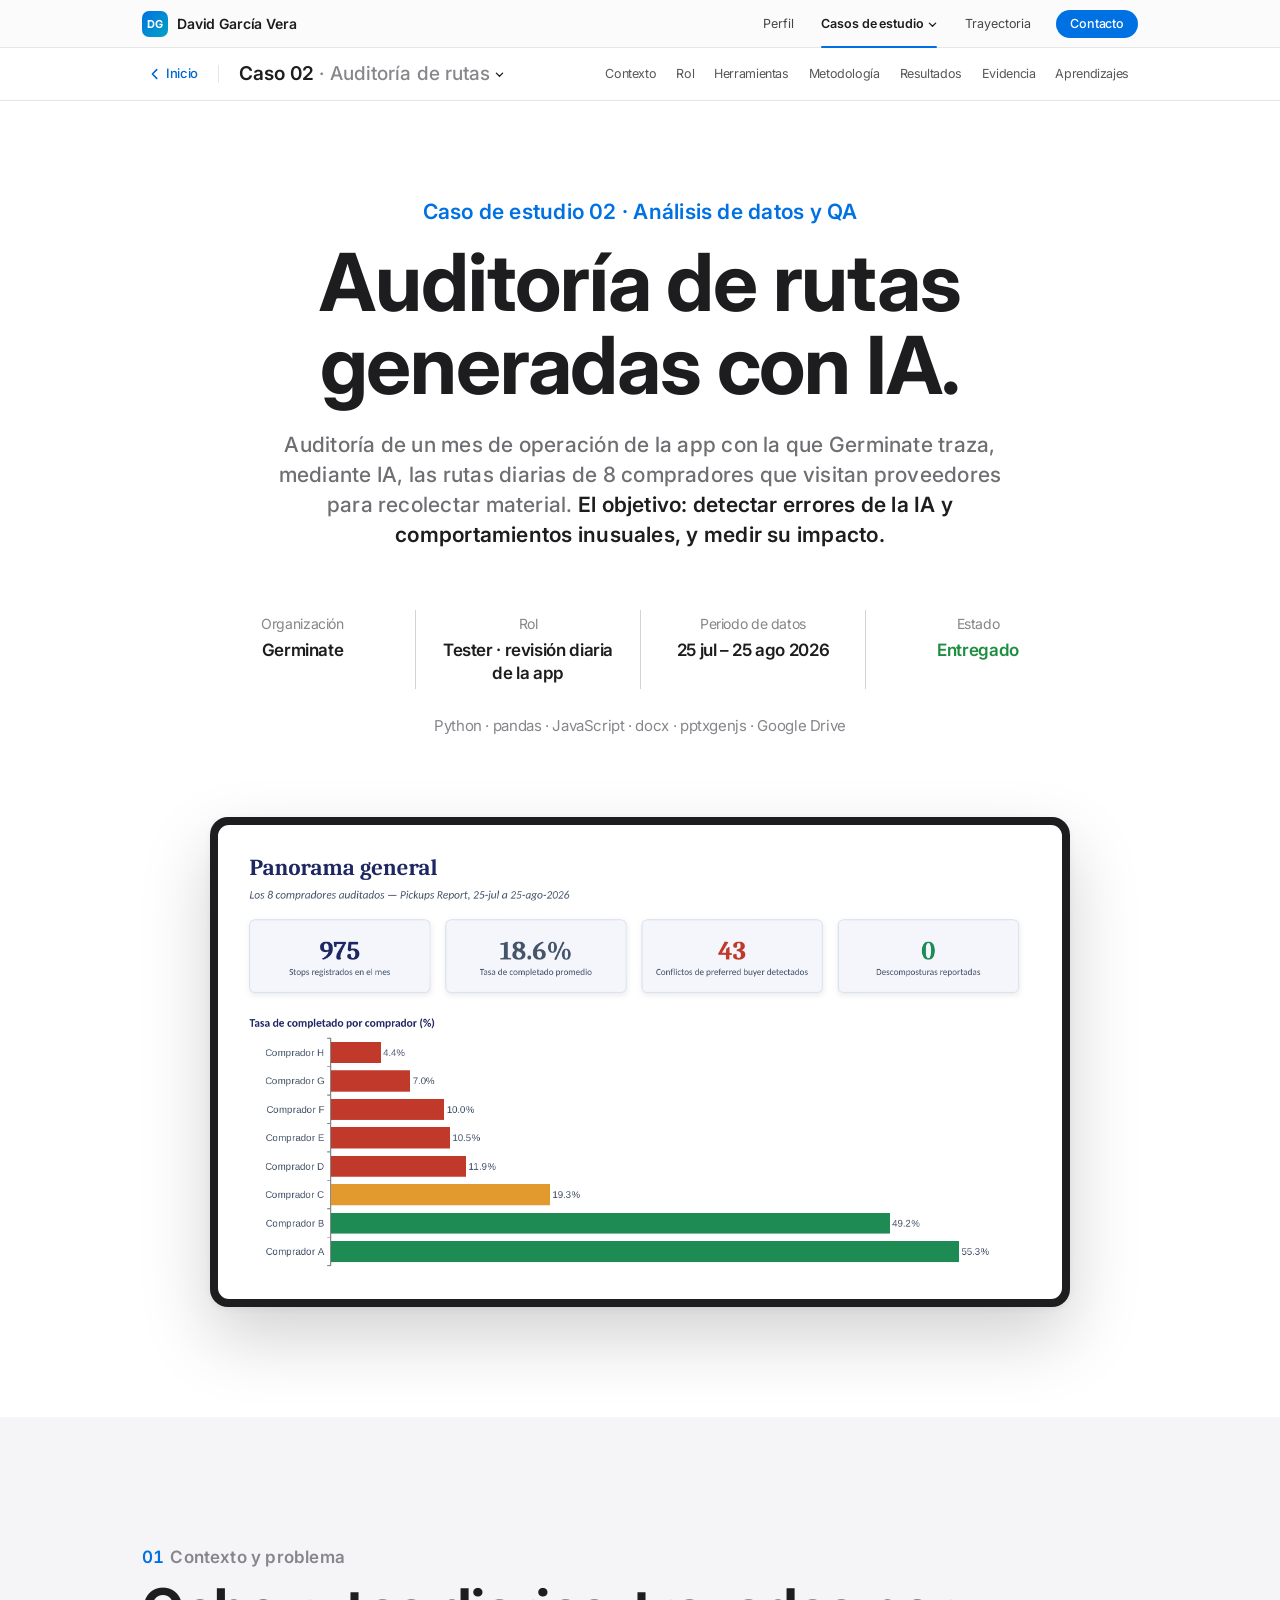
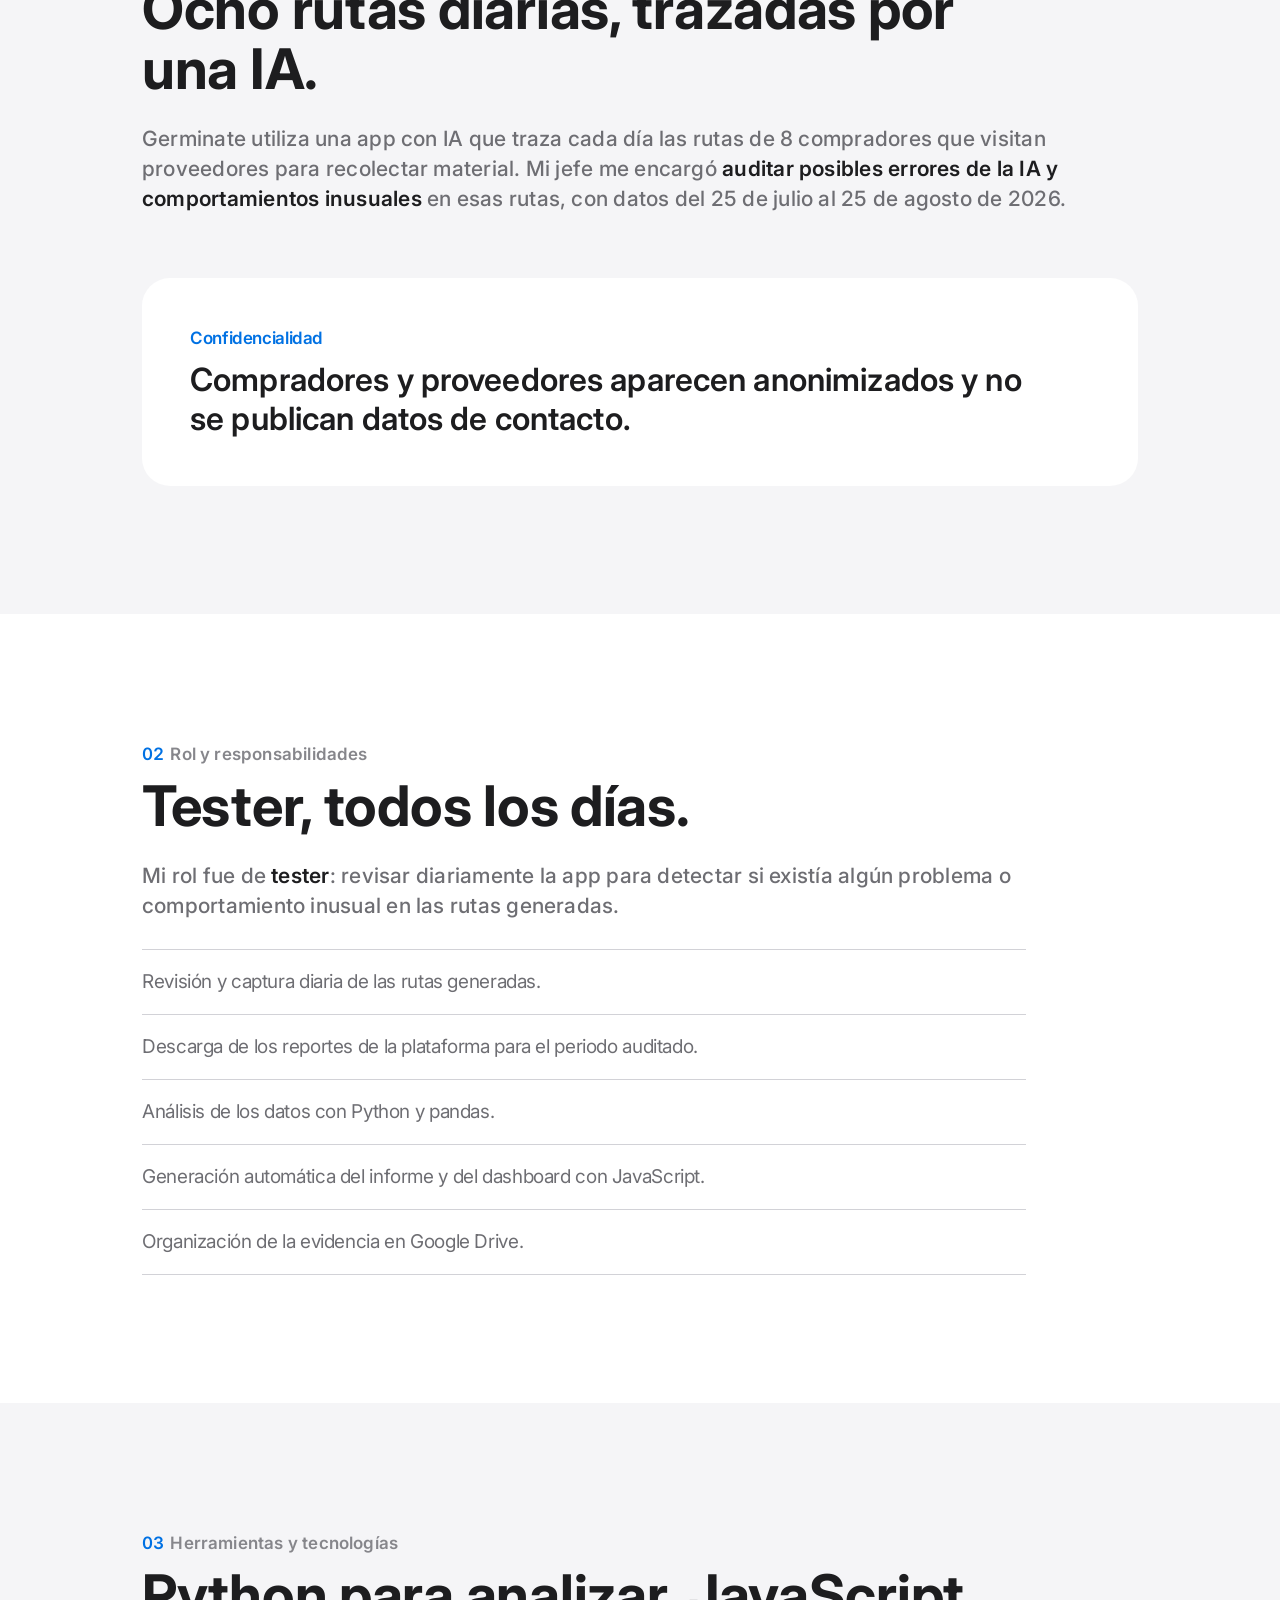
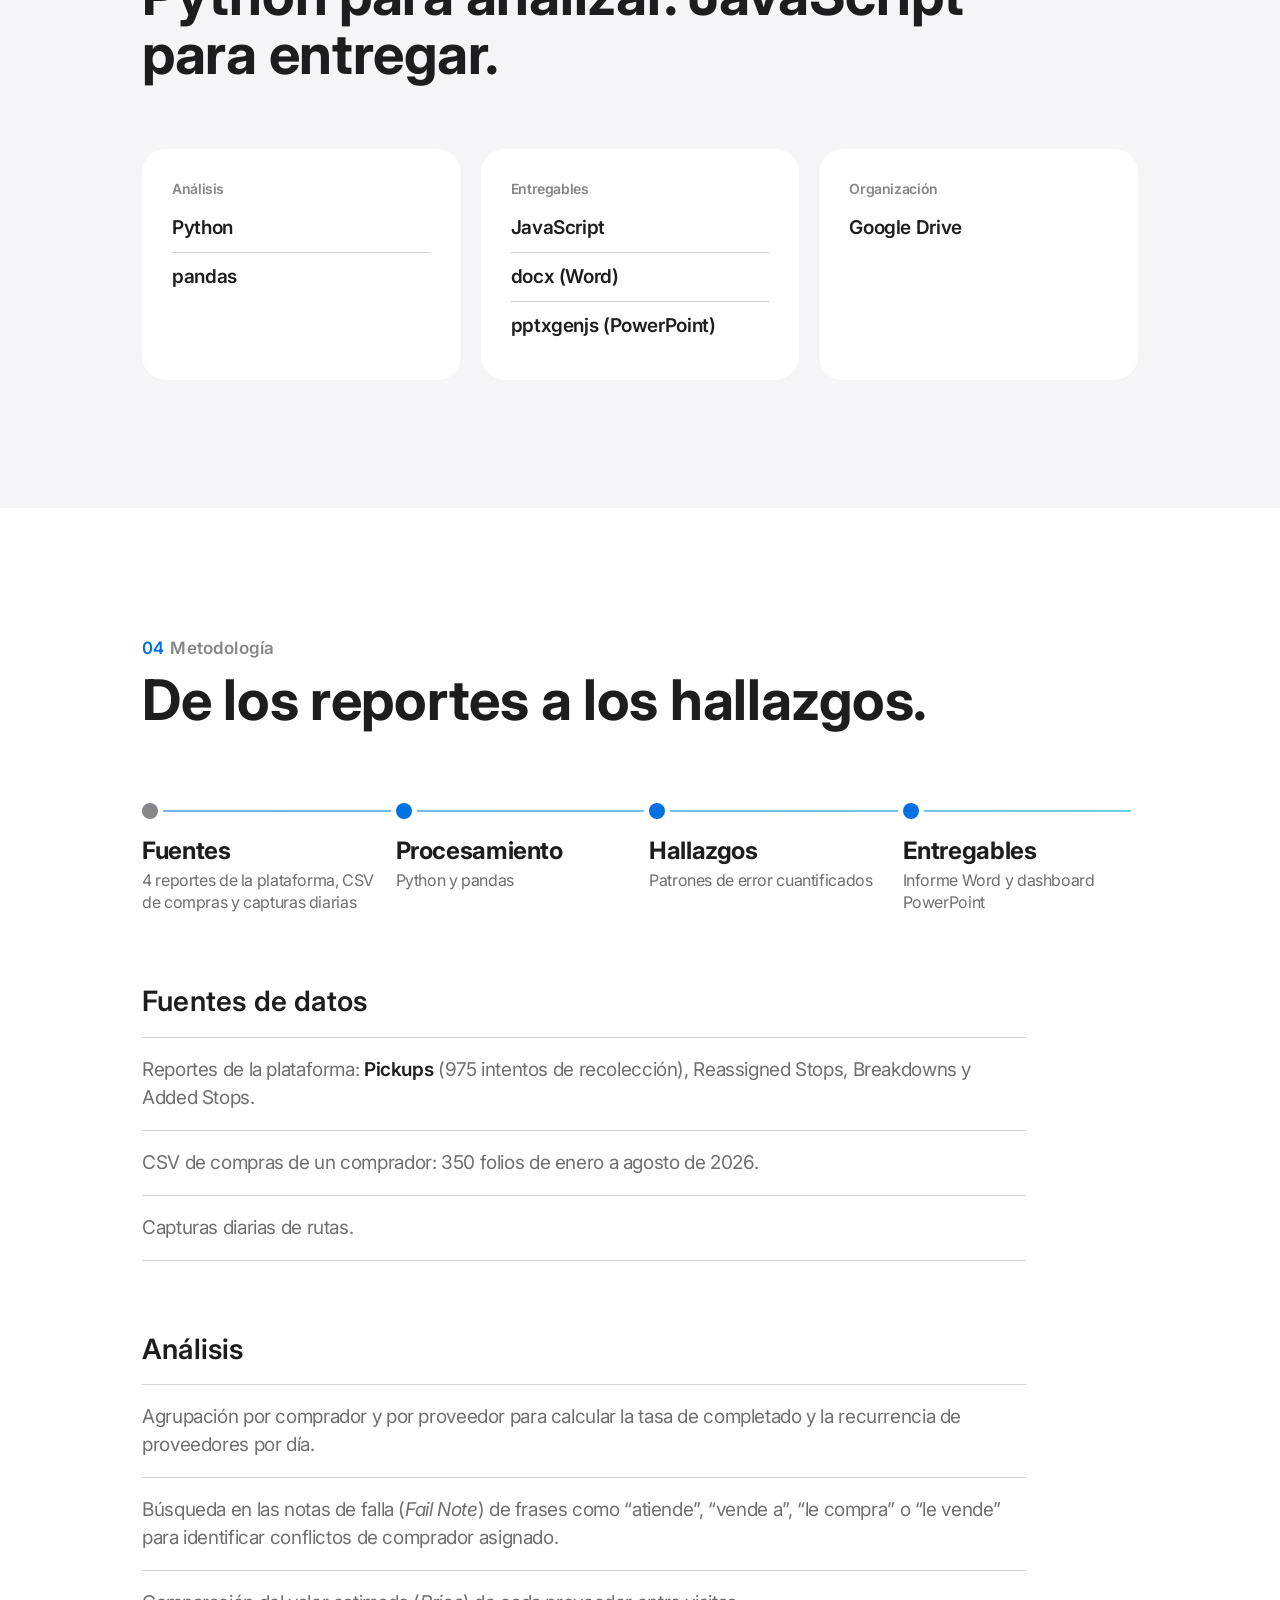
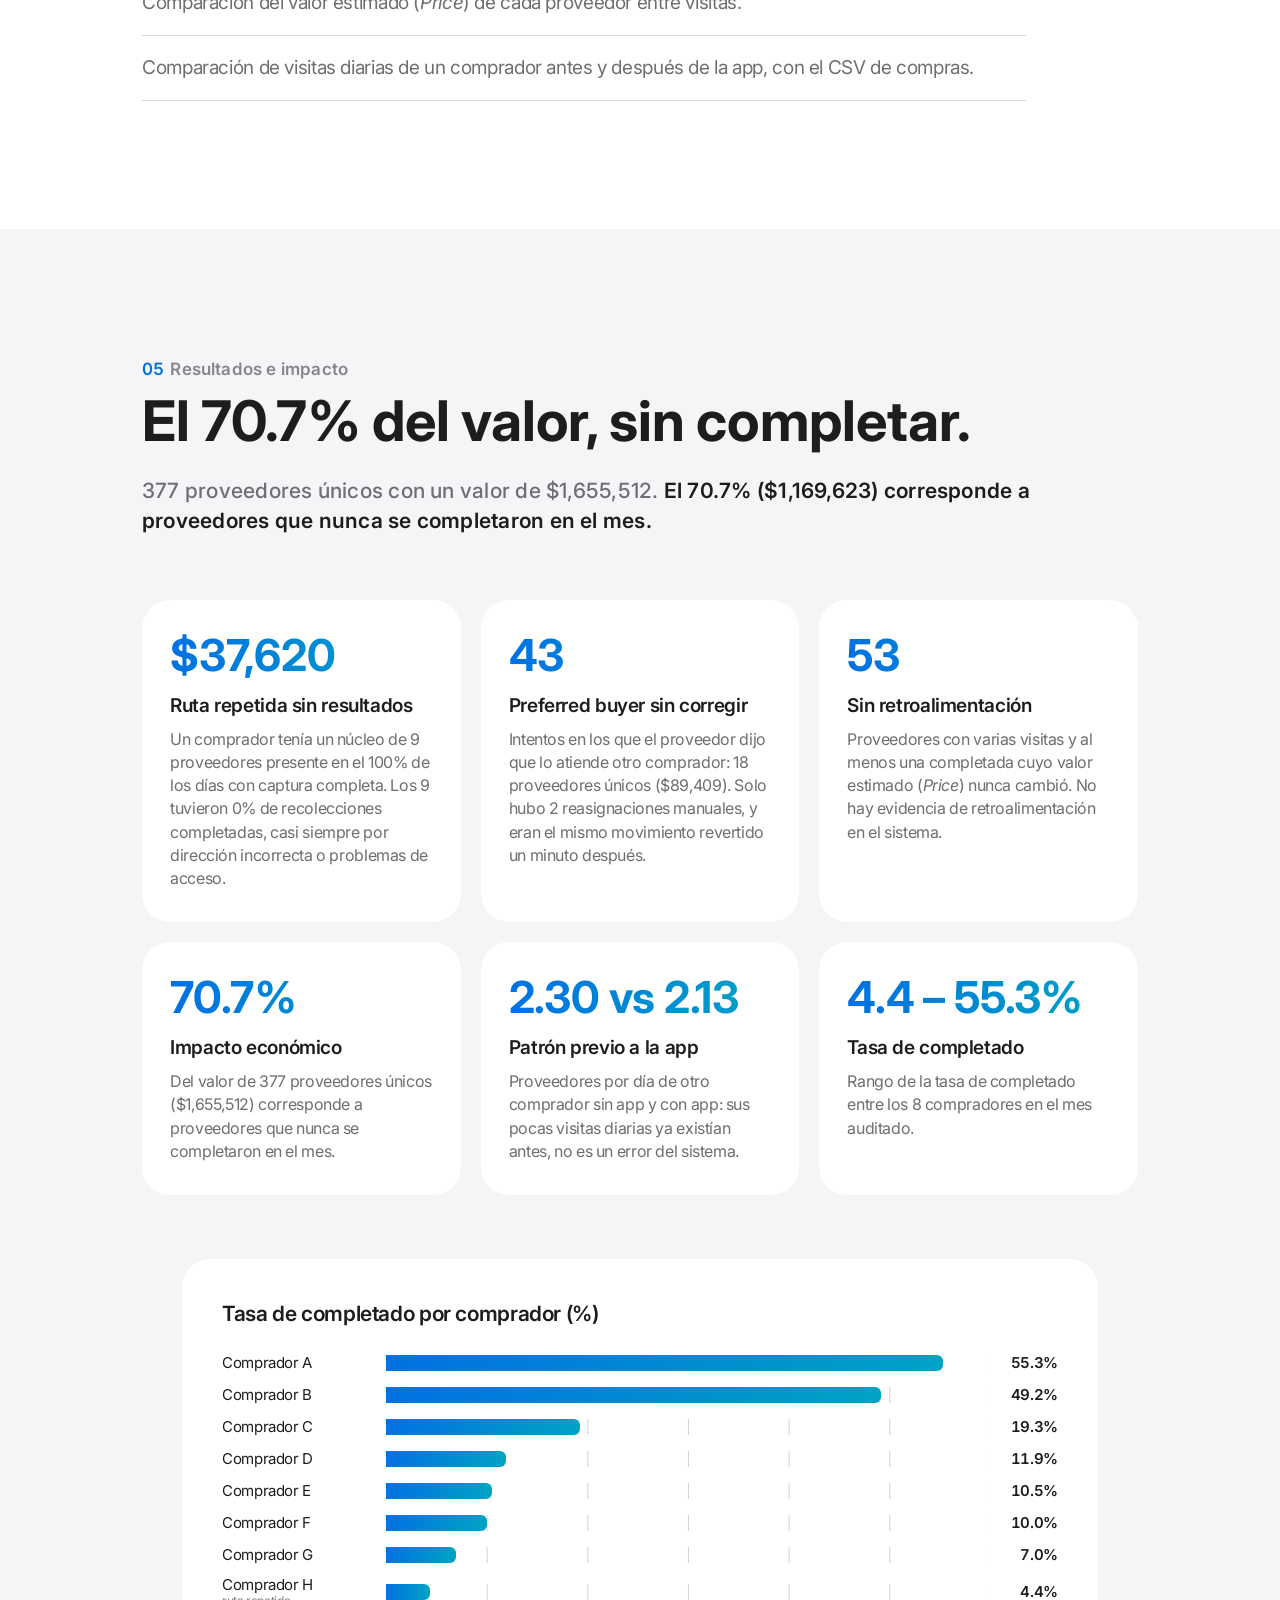
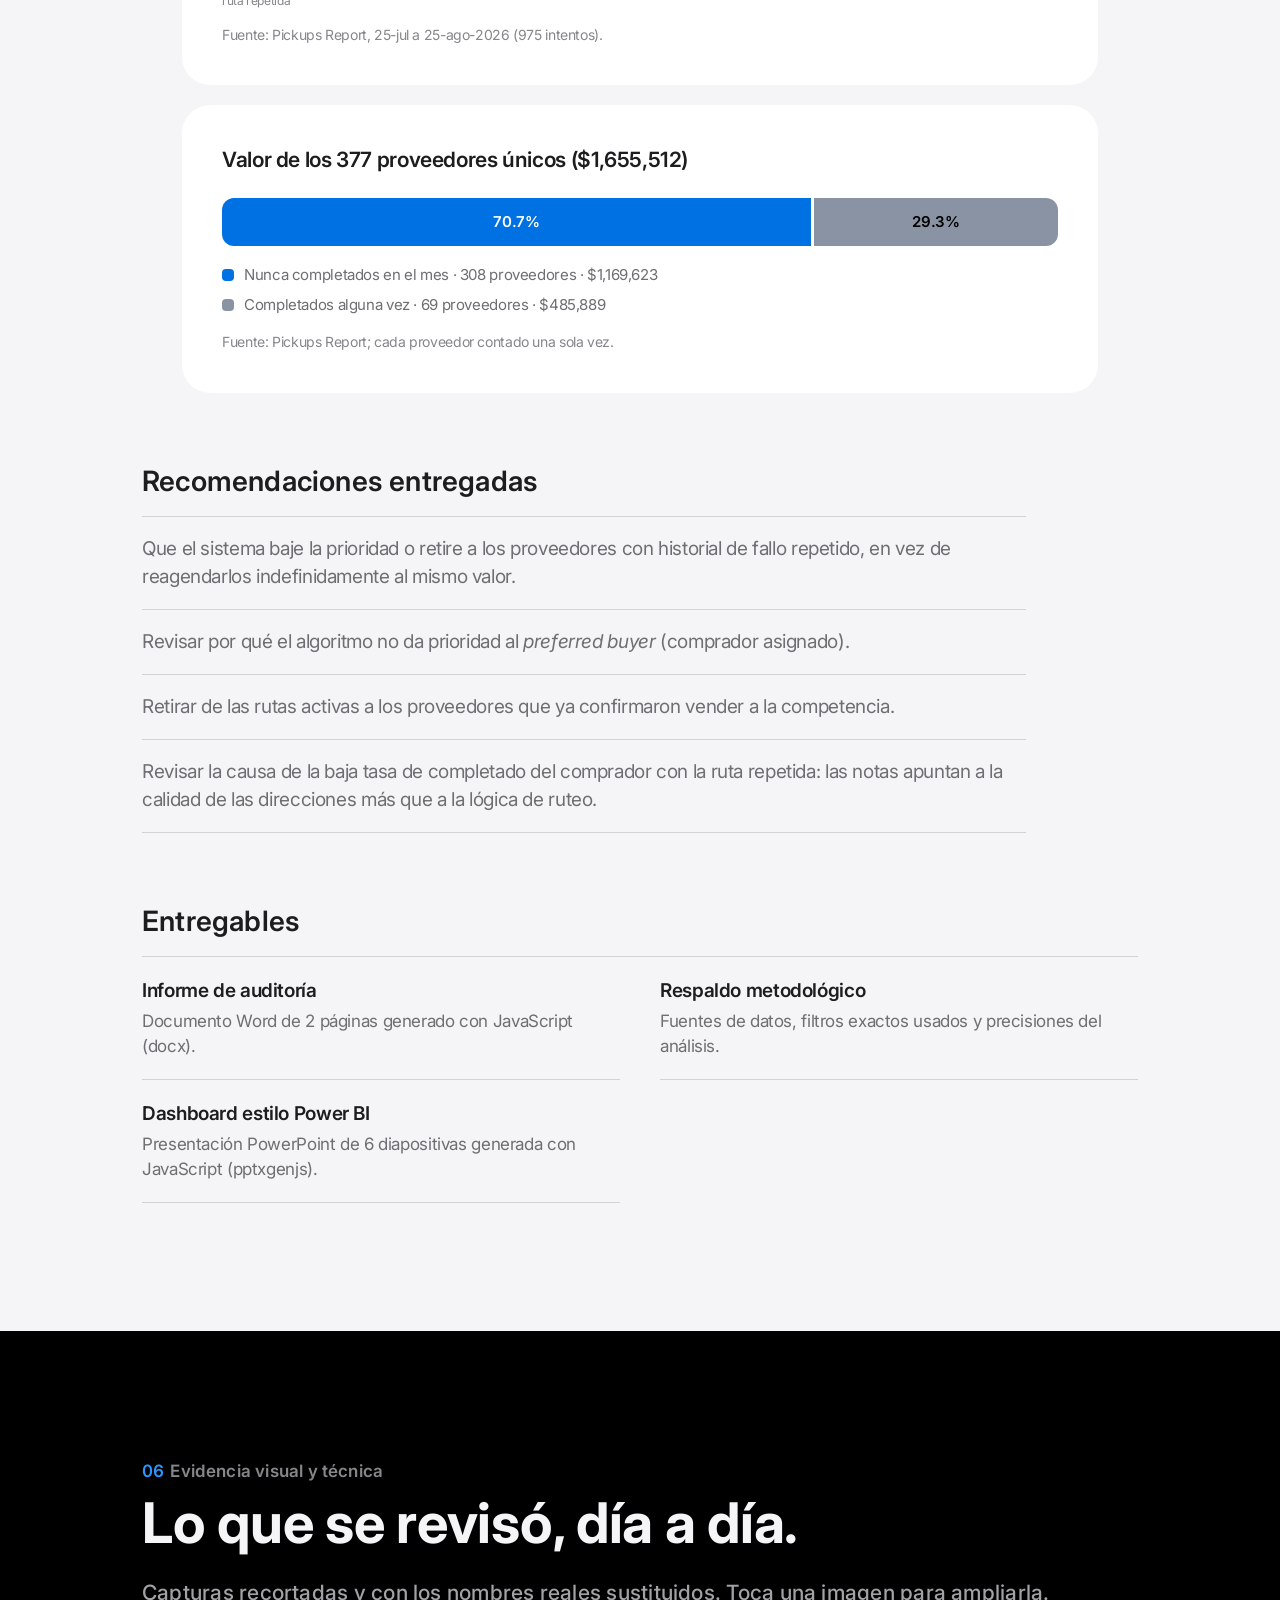
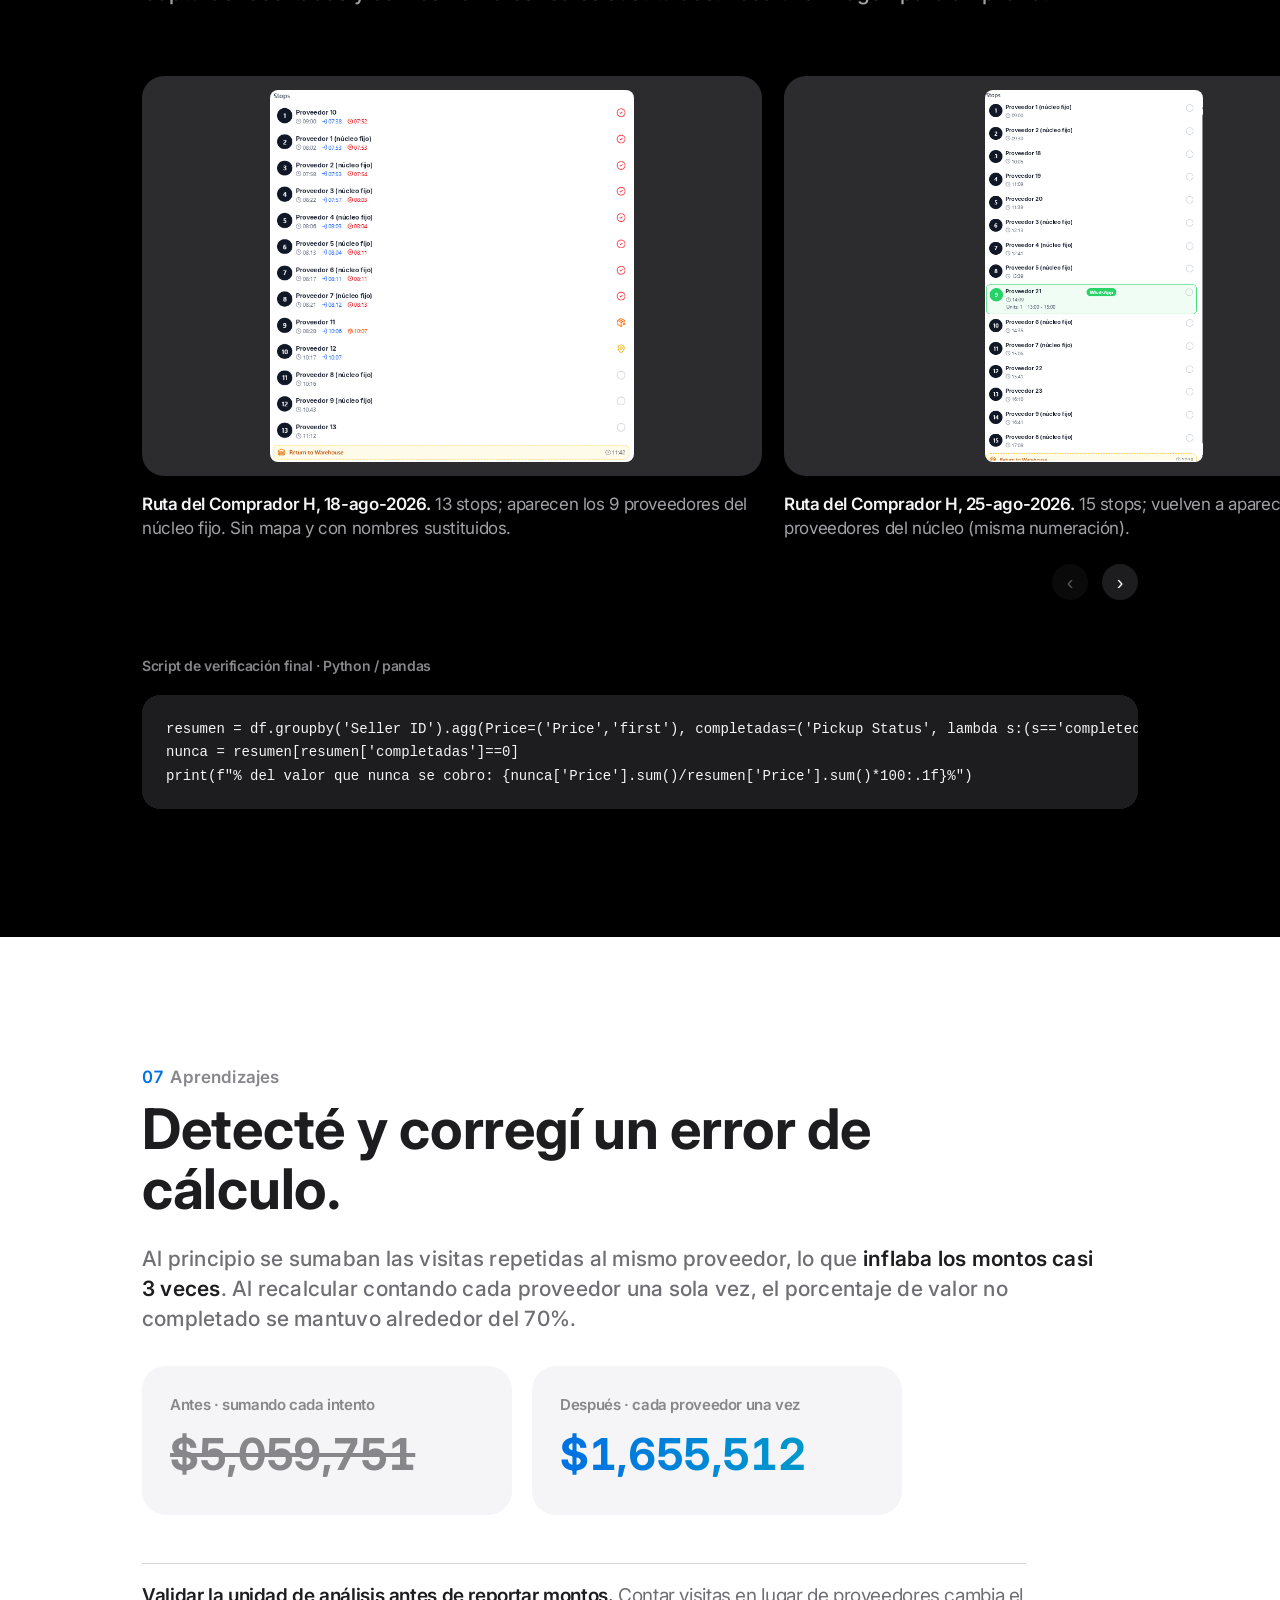
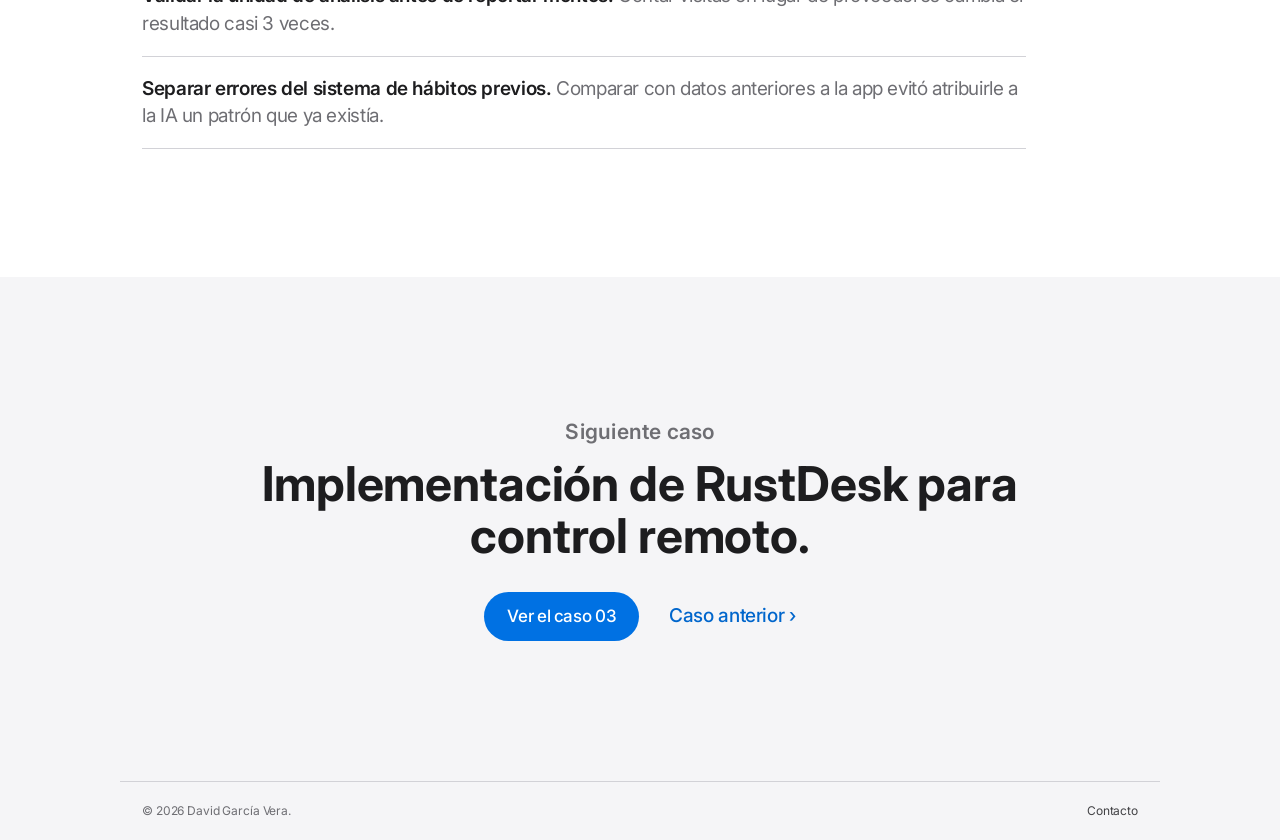
==== commit f9500242: "Mejora la navegación: inicio, selector de casos y progreso - Barra superior con menú desplegable de " ====
--- a/proyectos/auditoria-rutas-ia.html
+++ b/proyectos/auditoria-rutas-ia.html
@@ -19,34 +19,54 @@
 
   <header class="gnav gnav-static">
     <div class="gnav-inner">
-      <a class="gnav-brand" href="../index.html">David García Vera</a>
+      <a class="gnav-brand" href="../index.html"><span class="mark" aria-hidden="true">DG</span>David García Vera</a>
       <button class="nav-toggle" aria-expanded="false" aria-controls="nav-menu" aria-label="Abrir menú"><span></span><span></span></button>
       <nav id="nav-menu" class="gnav-links" aria-label="Principal">
         <a href="../index.html#propuesta">Perfil</a>
-        <a class="active" href="../index.html#casos" aria-current="page">Casos de estudio</a>
+        <div class="menu" data-menu>
+          <button class="menu-btn active" type="button" aria-expanded="false" aria-controls="menu-casos">Casos de estudio <svg class="chev" viewBox="0 0 10 10" aria-hidden="true"><path d="M1.5 3.5 5 7l3.5-3.5" fill="none" stroke="currentColor" stroke-width="1.4" stroke-linecap="round" stroke-linejoin="round"/></svg></button>
+          <div class="menu-panel" id="menu-casos">
+            <a href="gestion-actualizaciones-action1.html"><small>Caso 01 · Techemet</small><strong>Actualizaciones por anillos</strong></a>
+            <a href="auditoria-rutas-ia.html" aria-current="page"><small>Caso 02 · Germinate</small><strong>Auditoría de rutas con IA</strong></a>
+            <a href="rustdesk-control-remoto.html"><small>Caso 03 · Prácticas profesionales</small><strong>Control remoto con RustDesk</strong></a>
+            <a class="menu-all" href="../index.html#casos">Ver resumen de los casos ›</a>
+          </div>
+        </div>
         <a href="../index.html#trayectoria">Trayectoria</a>
-        <a href="../index.html#contacto">Contacto</a>
+        <a class="gnav-cta" href="../index.html#contacto">Contacto</a>
       </nav>
     </div>
   </header>
 
-  <nav class="lnav" aria-label="Secciones del caso">
+  <nav class="lnav" aria-label="Navegación del caso">
     <div class="lnav-inner">
-      <a class="lnav-title" href="#contenido">Caso 02 <span>· Auditoría de rutas</span></a>
-      <ol class="lnav-links" data-spy>
-        <li><a href="#contexto">Contexto</a></li>
-        <li><a href="#rol">Rol</a></li>
-        <li><a href="#herramientas">Herramientas</a></li>
-        <li><a href="#metodologia">Metodología</a></li>
-        <li><a href="#resultados">Resultados</a></li>
-        <li><a href="#evidencia">Evidencia</a></li>
-        <li><a href="#aprendizajes">Aprendizajes</a></li>
+      <div class="lnav-left">
+        <a class="lnav-back" href="../index.html"><svg viewBox="0 0 16 16" aria-hidden="true"><path d="M10 3 5 8l5 5" fill="none" stroke="currentColor" stroke-width="1.8" stroke-linecap="round" stroke-linejoin="round"/></svg>Inicio</a>
+        <span class="lnav-sep" aria-hidden="true"></span>
+        <div class="menu" data-menu>
+          <button class="menu-btn" type="button" aria-expanded="false" aria-controls="menu-switch" aria-label="Cambiar de caso de estudio">Caso 02 <span>· Auditoría de rutas</span> <svg class="chev" viewBox="0 0 10 10" aria-hidden="true"><path d="M1.5 3.5 5 7l3.5-3.5" fill="none" stroke="currentColor" stroke-width="1.4" stroke-linecap="round" stroke-linejoin="round"/></svg></button>
+          <div class="menu-panel" id="menu-switch">
+            <a href="gestion-actualizaciones-action1.html"><small>Caso 01 · Techemet</small><strong>Actualizaciones por anillos</strong></a>
+            <a href="auditoria-rutas-ia.html" aria-current="page"><small>Caso 02 · Germinate</small><strong>Auditoría de rutas con IA</strong></a>
+            <a href="rustdesk-control-remoto.html"><small>Caso 03 · Prácticas profesionales</small><strong>Control remoto con RustDesk</strong></a>
+          </div>
+        </div>
+      </div>
+      <ol class="lnav-links" aria-label="Secciones">
+        <li><a href="#contexto" data-spy-key="contexto">Contexto</a></li>
+        <li><a href="#rol" data-spy-key="rol">Rol</a></li>
+        <li><a href="#herramientas" data-spy-key="herramientas">Herramientas</a></li>
+        <li><a href="#metodologia" data-spy-key="metodologia">Metodología</a></li>
+        <li><a href="#resultados" data-spy-key="resultados">Resultados</a></li>
+        <li><a href="#evidencia" data-spy-key="evidencia">Evidencia</a></li>
+        <li><a href="#aprendizajes" data-spy-key="aprendizajes">Aprendizajes</a></li>
       </ol>
     </div>
+    <div class="progress" aria-hidden="true"><span></span></div>
   </nav>
 
   <main id="contenido">
-    <section class="case-hero theme-light">
+    <section class="case-hero theme-light" data-section="none">
       <div class="wrap center">
         <p class="eyebrow eyebrow-accent reveal">Caso de estudio 02 · Análisis de datos y QA</p>
         <h1 class="display reveal">Auditoría de rutas generadas con IA.</h1>
@@ -279,7 +299,7 @@
       </div>
     </section>
 
-    <section class="block next-case theme-gray">
+    <section class="block next-case theme-gray" data-section="none">
       <div class="wrap center">
         <p class="eyebrow reveal">Siguiente caso</p>
         <h2 class="title reveal">Implementación de RustDesk para control remoto.</h2>
--- a/styles.css
+++ b/styles.css
@@ -89,69 +89,133 @@
 
 /* ---------- Navegación global ---------- */
 .gnav {
+  --nav-bg: rgba(250, 250, 252, .82); --nav-fg: #1d1d1f; --nav-fg-2: rgba(0, 0, 0, .72); --nav-line: rgba(0, 0, 0, .08);
+  --panel-bg: rgba(250, 250, 252, .97); --panel-hover: rgba(0, 0, 0, .05); --panel-solid: #fbfbfd;
   position: sticky; top: 0; z-index: 100; height: 48px;
-  background: rgba(250, 250, 252, .8); backdrop-filter: saturate(180%) blur(20px); -webkit-backdrop-filter: saturate(180%) blur(20px);
-  border-bottom: 1px solid rgba(0, 0, 0, .06);
+  background: var(--nav-bg); backdrop-filter: saturate(180%) blur(20px); -webkit-backdrop-filter: saturate(180%) blur(20px);
+  border-bottom: 1px solid var(--nav-line);
 }
 .gnav-static { position: relative; }
-.gnav-inner { max-width: var(--max); height: 48px; margin: 0 auto; padding: 0 22px; display: flex; align-items: center; justify-content: space-between; }
-.gnav-brand { color: #1d1d1f; font-size: 15px; font-weight: 600; letter-spacing: -.01em; }
+.gnav-inner { max-width: var(--max); height: 48px; margin: 0 auto; padding: 0 22px; display: flex; align-items: center; justify-content: space-between; gap: 20px; }
+.gnav-brand { display: inline-flex; align-items: center; gap: 9px; color: var(--nav-fg); font-size: 14px; font-weight: 600; letter-spacing: -.01em; white-space: nowrap; }
 .gnav-brand:hover { text-decoration: none; }
-.gnav-links { display: flex; gap: 32px; }
-.gnav-links a { color: rgba(0, 0, 0, .8); font-size: 12px; letter-spacing: -.01em; }
-.gnav-links a:hover, .gnav-links a.active { color: #000; text-decoration: none; }
+.mark {
+  display: grid; place-items: center; width: 26px; height: 26px; border-radius: 7px;
+  background: linear-gradient(135deg, #0071e3, #00a3c4); color: #fff; font-size: 11px; font-weight: 700; letter-spacing: .02em;
+}
+.gnav-links { display: flex; align-items: center; gap: 6px; }
+.gnav-links > a, .menu-btn {
+  position: relative; display: inline-flex; align-items: center; gap: 5px; height: 32px; padding: 0 11px; border-radius: 8px;
+  color: var(--nav-fg-2); font: inherit; font-size: 12.5px; letter-spacing: -.01em; background: none; border: 0; cursor: pointer;
+}
+.gnav-links > a:hover, .menu-btn:hover, .menu.open .menu-btn { color: var(--nav-fg); background: var(--panel-hover); text-decoration: none; }
+.gnav-links > a.active, .menu-btn.active { color: var(--nav-fg); font-weight: 600; }
+.gnav-links > a.active::after, .menu-btn.active::after {
+  content: ""; position: absolute; left: 11px; right: 11px; bottom: -8px; height: 2px; border-radius: 2px; background: #0071e3;
+}
+.gnav-links > .gnav-cta { margin-left: 8px; height: 28px; padding: 0 14px; border-radius: 980px; background: #0071e3; color: #fff; font-weight: 500; }
+.gnav-links > .gnav-cta:hover { background: #0077ed; color: #fff; }
+.gnav-links > .gnav-cta.active::after { display: none; }
+.chev { width: 9px; height: 9px; transition: transform .25s var(--ease); }
+.menu.open .chev { transform: rotate(180deg); }
+
+/* Menús desplegables (casos) */
+.menu { position: relative; }
+.menu-panel {
+  display: none; position: absolute; top: calc(100% + 10px); left: 50%; transform: translateX(-50%); z-index: 120;
+  width: 300px; padding: 8px; border-radius: 16px;
+  background: var(--panel-solid);
+  border: 1px solid var(--nav-line); box-shadow: 0 18px 44px rgba(0, 0, 0, .16);
+}
+.menu.open .menu-panel { display: block; animation: drop .22s var(--ease); }
+@keyframes drop { from { opacity: 0; transform: translateX(-50%) translateY(-6px); } to { opacity: 1; transform: translateX(-50%); } }
+.menu-panel a { display: block; padding: 10px 12px; border-radius: 10px; color: var(--nav-fg); }
+.menu-panel a:hover, .menu-panel a:focus-visible { background: var(--panel-hover); text-decoration: none; }
+.menu-panel small { display: block; font-size: 11.5px; color: #86868b; letter-spacing: 0; }
+.menu-panel strong { display: block; margin-top: 1px; font-size: 14.5px; font-weight: 600; letter-spacing: -.01em; }
+.menu-panel a[aria-current="page"] { background: var(--panel-hover); }
+.menu-panel a[aria-current="page"] small::after { content: " · estás aquí"; color: #0071e3; }
+.menu-panel .menu-all { margin-top: 4px; padding-top: 12px; border-top: 1px solid var(--nav-line); border-radius: 0 0 10px 10px; font-size: 13px; color: #0066cc; }
+
 .nav-toggle { display: none; width: 44px; height: 44px; margin-right: -12px; border: 0; background: none; cursor: pointer; }
-.nav-toggle span { display: block; width: 17px; height: 1.5px; margin: 5px auto; background: #1d1d1f; transition: transform .3s var(--ease); }
+.nav-toggle span { display: block; width: 17px; height: 1.5px; margin: 5px auto; background: var(--nav-fg); transition: transform .3s var(--ease); }
 .nav-toggle[aria-expanded="true"] span:first-child { transform: translateY(3.25px) rotate(45deg); }
 .nav-toggle[aria-expanded="true"] span:last-child { transform: translateY(-3.25px) rotate(-45deg); }
 
 @media (prefers-color-scheme: dark) {
-  .gnav { background: rgba(22, 22, 23, .8); border-bottom-color: rgba(255, 255, 255, .08); }
-  .gnav-brand { color: #f5f5f7; }
-  .gnav-links a { color: rgba(255, 255, 255, .8); }
-  .gnav-links a:hover, .gnav-links a.active { color: #fff; }
-  .nav-toggle span { background: #f5f5f7; }
+  .gnav, .lnav {
+    --nav-bg: rgba(22, 22, 23, .82); --nav-fg: #f5f5f7; --nav-fg-2: rgba(255, 255, 255, .72); --nav-line: rgba(255, 255, 255, .1);
+    --panel-bg: rgba(29, 29, 31, .97); --panel-hover: rgba(255, 255, 255, .08); --panel-solid: #161617;
+  }
+  .menu-panel a[aria-current="page"] small::after { color: #2997ff; }
+  .menu-panel .menu-all { color: #2997ff; }
 }
 
 @media (max-width: 760px) {
   .nav-toggle { display: block; }
   .gnav-links {
-    display: none; position: fixed; top: 48px; left: 0; right: 0; bottom: 0; z-index: 99;
-    flex-direction: column; gap: 4px; padding: 24px 44px;
-    background: rgba(250, 250, 252, .97); backdrop-filter: blur(20px); -webkit-backdrop-filter: blur(20px);
+    display: none; position: absolute; top: 48px; left: 0; right: 0; height: calc(100vh - 48px); height: calc(100dvh - 48px); z-index: 99;
+    flex-direction: column; align-items: stretch; gap: 2px; padding: 20px 32px 40px; overflow-y: auto;
+    background: var(--panel-solid);
   }
   .gnav-links.open { display: flex; }
-  .gnav-links a { font-size: 28px; font-weight: 600; color: #1d1d1f; padding: 6px 0; }
-}
-@media (max-width: 760px) and (prefers-color-scheme: dark) {
-  .gnav-links { background: rgba(22, 22, 23, .97); }
-  .gnav-links a { color: #f5f5f7; }
+  .gnav-links > a, .gnav-links .menu-btn { height: auto; padding: 8px 0; font-size: 26px; font-weight: 600; color: var(--nav-fg); background: none; border-radius: 0; }
+  .gnav-links > a.active::after, .gnav-links .menu-btn.active::after, .gnav-links .chev { display: none; }
+  .gnav-links .menu-btn { pointer-events: none; }
+  .gnav-links .menu-panel { display: block; position: static; transform: none; width: auto; margin: 2px 0 10px; padding: 0; border: 0; box-shadow: none; background: none; backdrop-filter: none; animation: none; }
+  .gnav-links .menu-panel a { padding: 8px 0 8px 2px; }
+  .gnav-links .menu-panel strong { font-size: 17px; }
+  .gnav-links > .gnav-cta { align-self: flex-start; margin: 18px 0 0; height: auto; padding: 10px 22px; font-size: 17px; }
 }
 
 /* ---------- Navegación local (casos) ---------- */
 .lnav {
+  --nav-bg: rgba(255, 255, 255, .8); --nav-fg: #1d1d1f; --nav-fg-2: rgba(0, 0, 0, .66); --nav-line: rgba(0, 0, 0, .1);
+  --panel-bg: rgba(250, 250, 252, .97); --panel-hover: rgba(0, 0, 0, .05); --panel-solid: #fbfbfd;
   position: sticky; top: 0; z-index: 90;
-  background: rgba(255, 255, 255, .78); backdrop-filter: saturate(180%) blur(20px); -webkit-backdrop-filter: saturate(180%) blur(20px);
-  border-bottom: 1px solid rgba(0, 0, 0, .12);
+  background: var(--nav-bg); backdrop-filter: saturate(180%) blur(20px); -webkit-backdrop-filter: saturate(180%) blur(20px);
+  border-bottom: 1px solid var(--nav-line);
 }
 .lnav-inner { max-width: var(--max); min-height: 52px; margin: 0 auto; padding: 0 22px; display: flex; align-items: center; justify-content: space-between; gap: 24px; }
-.lnav-title { color: #1d1d1f; font-size: 21px; font-weight: 600; letter-spacing: .011em; white-space: nowrap; }
-.lnav-title span { color: #86868b; font-weight: 500; }
-.lnav-title:hover { text-decoration: none; }
-.lnav-links { list-style: none; margin: 0; padding: 0; display: flex; gap: 22px; overflow-x: auto; scrollbar-width: none; }
+.lnav-left { display: flex; align-items: center; gap: 6px; min-width: 0; }
+.lnav-back {
+  display: inline-flex; align-items: center; gap: 4px; height: 30px; padding: 0 10px 0 6px; border-radius: 8px;
+  color: #0066cc; font-size: 13px; font-weight: 500; white-space: nowrap;
+}
+.lnav-back:hover { background: var(--panel-hover); text-decoration: none; }
+.lnav-back svg { width: 14px; height: 14px; }
+.lnav-sep { width: 1px; height: 18px; background: var(--nav-line); margin: 0 4px; }
+.lnav .menu-btn { height: 34px; padding: 0 10px; font-size: 19px; font-weight: 600; color: var(--nav-fg); letter-spacing: .005em; }
+.lnav .menu-btn span { color: #86868b; font-weight: 500; }
+.lnav .menu-panel { left: 0; transform: none; }
+.lnav .menu.open .menu-panel { animation: drop-left .22s var(--ease); }
+@keyframes drop-left { from { opacity: 0; transform: translateY(-6px); } to { opacity: 1; transform: none; } }
+.lnav-links { list-style: none; margin: 0; padding: 0; display: flex; gap: 2px; overflow-x: auto; scrollbar-width: none; }
 .lnav-links::-webkit-scrollbar { display: none; }
-.lnav-links a { display: block; padding: 4px 0; color: #1d1d1f; opacity: .72; font-size: 12px; white-space: nowrap; }
-.lnav-links a:hover { opacity: 1; text-decoration: none; }
-.lnav-links a.active { opacity: 1; font-weight: 600; }
+.lnav-links a { position: relative; display: block; padding: 7px 9px; border-radius: 8px; color: var(--nav-fg-2); font-size: 12.5px; white-space: nowrap; }
+.lnav-links a:hover { color: var(--nav-fg); background: var(--panel-hover); text-decoration: none; }
+.lnav-links a.active { color: var(--nav-fg); font-weight: 600; }
+.lnav-links a.active::after { content: ""; position: absolute; left: 9px; right: 9px; bottom: -8px; height: 2px; border-radius: 2px; background: #0071e3; }
+.progress { position: absolute; left: 0; right: 0; bottom: -1px; height: 2px; pointer-events: none; }
+.progress span { display: block; height: 100%; transform-origin: 0 50%; transform: scaleX(0); background: linear-gradient(90deg, #0071e3, #00a3c4); }
 @media (prefers-color-scheme: dark) {
-  .lnav { background: rgba(22, 22, 23, .78); border-bottom-color: rgba(255, 255, 255, .14); }
-  .lnav-title, .lnav-links a { color: #f5f5f7; }
+  .lnav {
+    --nav-bg: rgba(22, 22, 23, .82); --nav-fg: #f5f5f7; --nav-fg-2: rgba(255, 255, 255, .72); --nav-line: rgba(255, 255, 255, .12);
+    --panel-bg: rgba(29, 29, 31, .97); --panel-hover: rgba(255, 255, 255, .08); --panel-solid: #161617;
+  }
+  .lnav-back { color: #2997ff; }
+  .lnav-links a.active::after, .gnav-links > a.active::after, .menu-btn.active::after { background: #2997ff; }
 }
 @media (max-width: 860px) {
-  .lnav-inner { flex-direction: column; align-items: stretch; gap: 0; padding-top: 8px; }
-  .lnav-title { font-size: 17px; }
-  .lnav-links { padding: 6px 0 8px; gap: 18px; }
-}
+  .lnav-inner { flex-direction: column; align-items: stretch; gap: 0; padding-top: 4px; }
+  .lnav .menu-btn { font-size: 16px; }
+  .lnav-links { padding: 2px 0 6px; margin: 0 -9px; }
+  .lnav-links a { padding: 6px 12px; border-radius: 980px; }
+  .lnav-links a.active { background: var(--nav-fg); color: var(--nav-bg); }
+  .lnav-links a.active::after { display: none; }
+}
+@media (max-width: 860px) and (prefers-color-scheme: dark) { .lnav-links a.active { background: #f5f5f7; color: #1d1d1f; } }
+@media (max-width: 860px) and (prefers-color-scheme: light) { .lnav-links a.active { background: #1d1d1f; color: #fff; } }
 
 /* ---------- Animación de entrada ---------- */
 .js .reveal { opacity: 0; transform: translateY(28px); transition: opacity .9s var(--ease), transform .9s var(--ease); }
